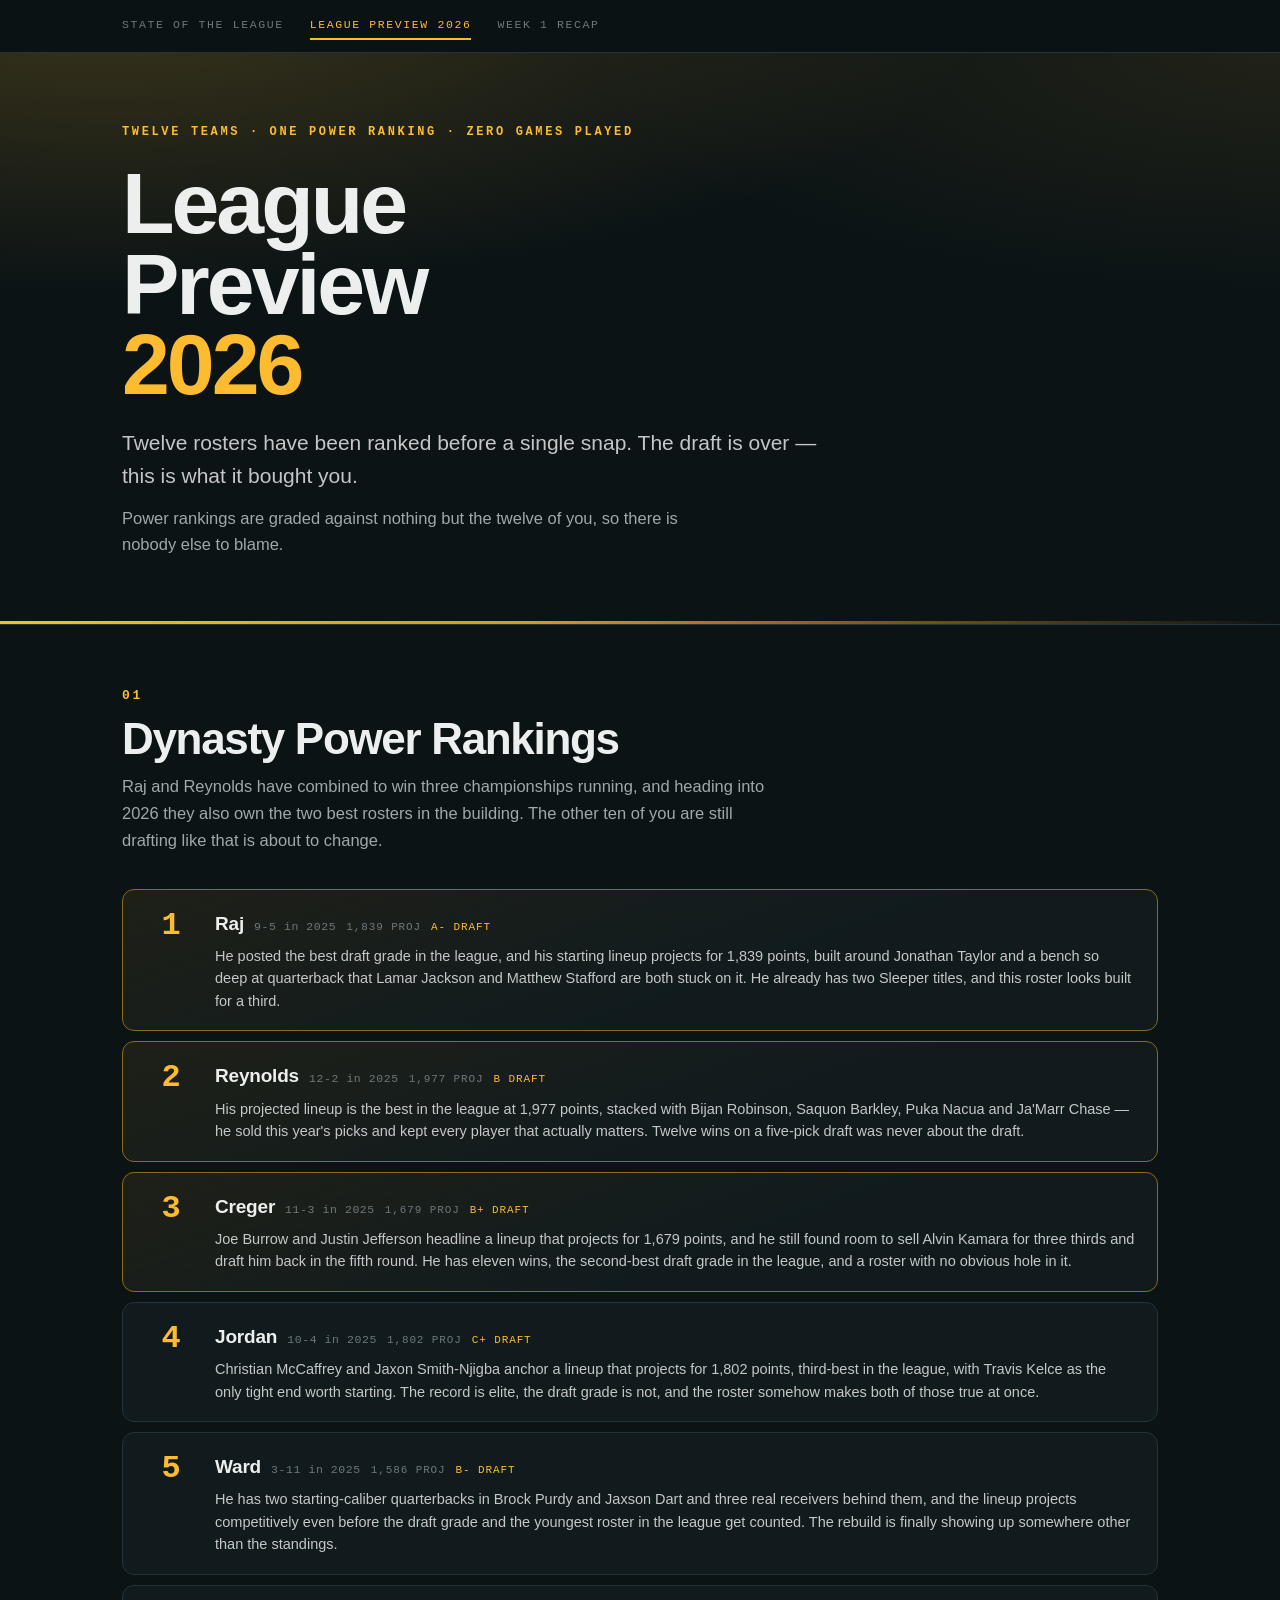
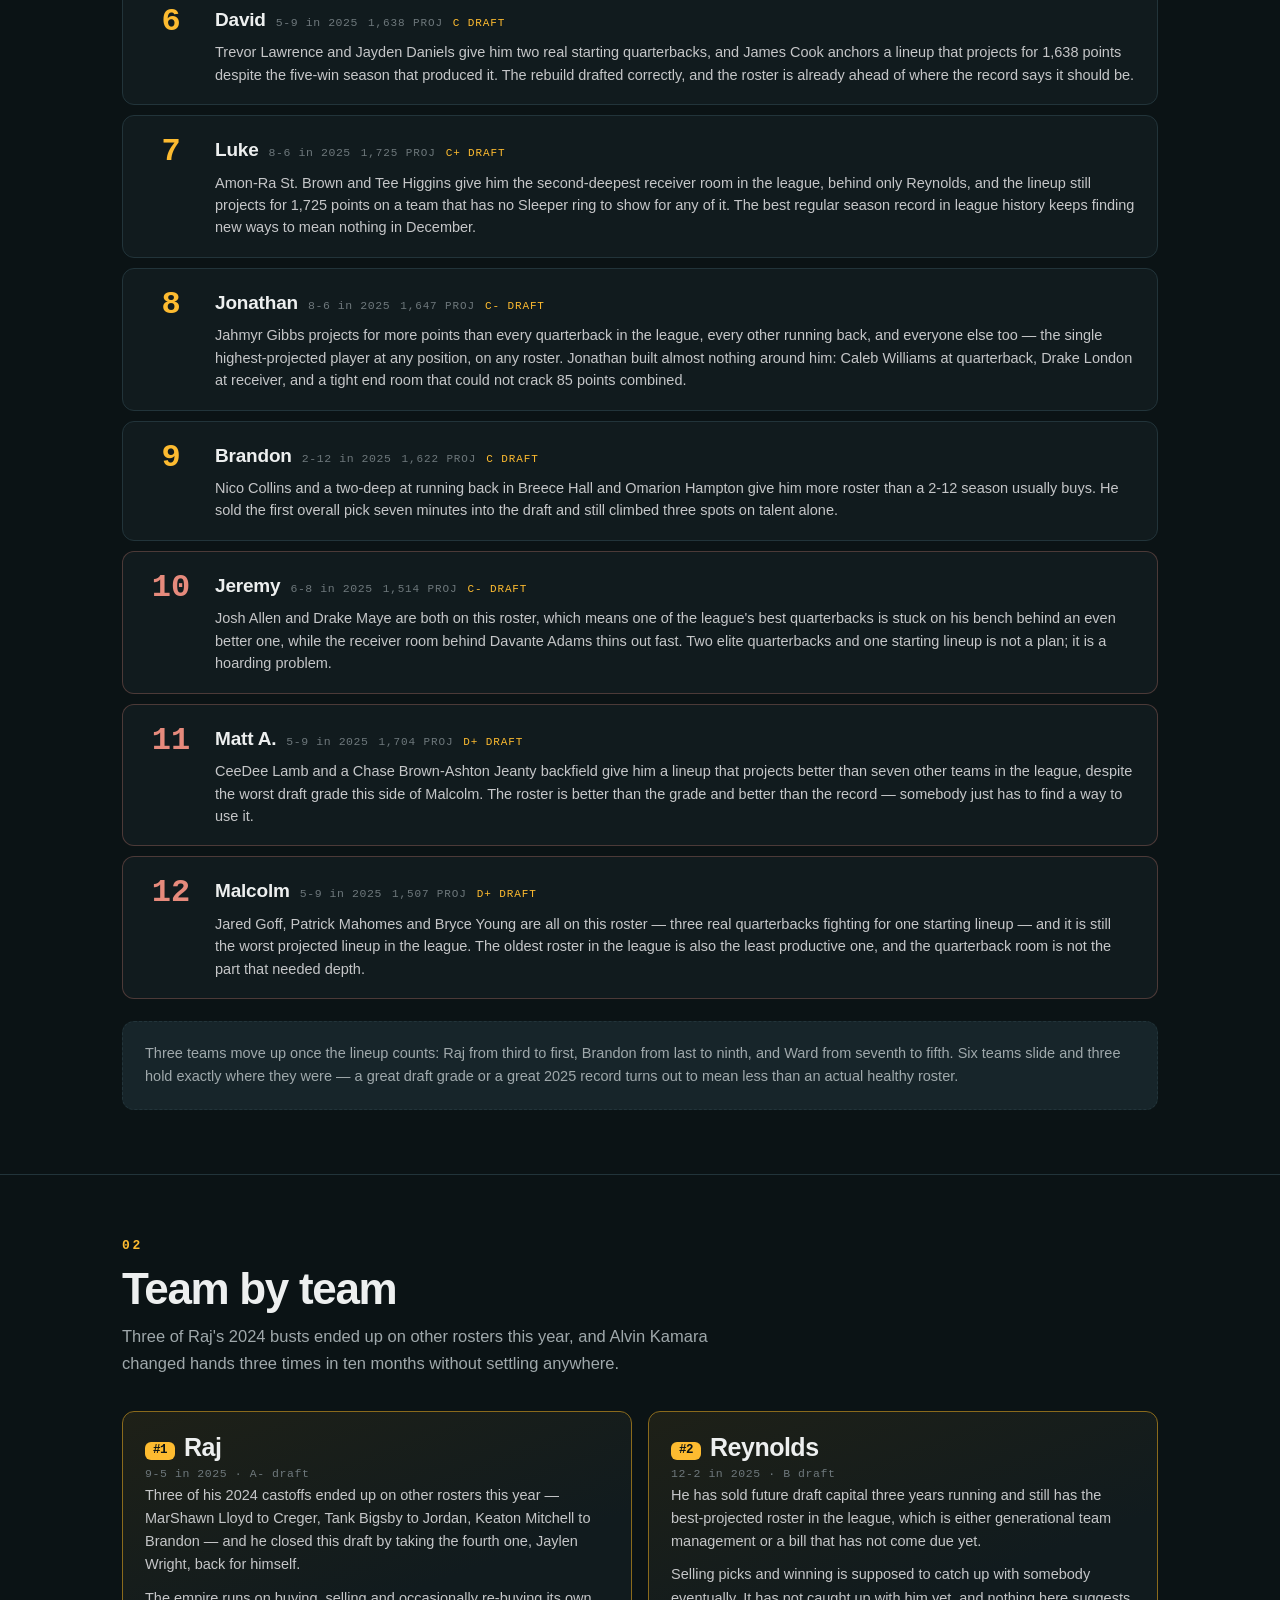
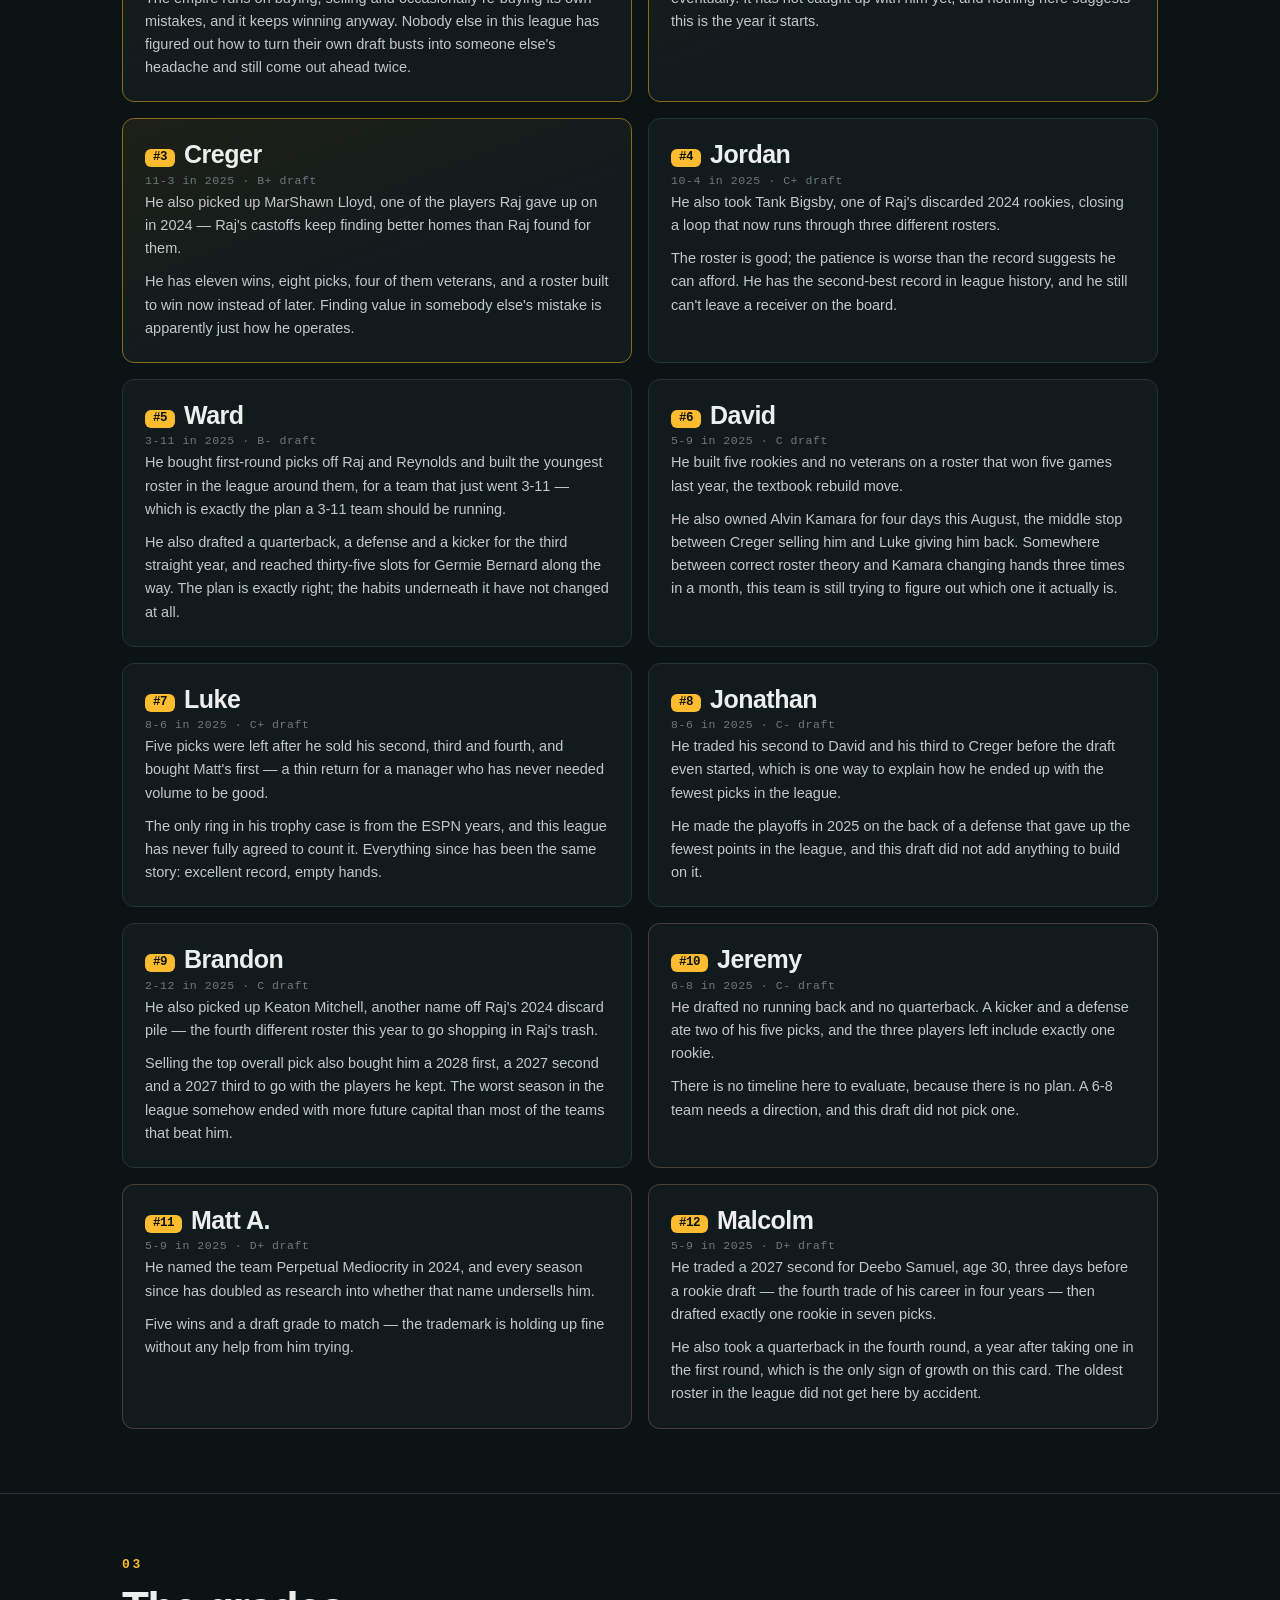
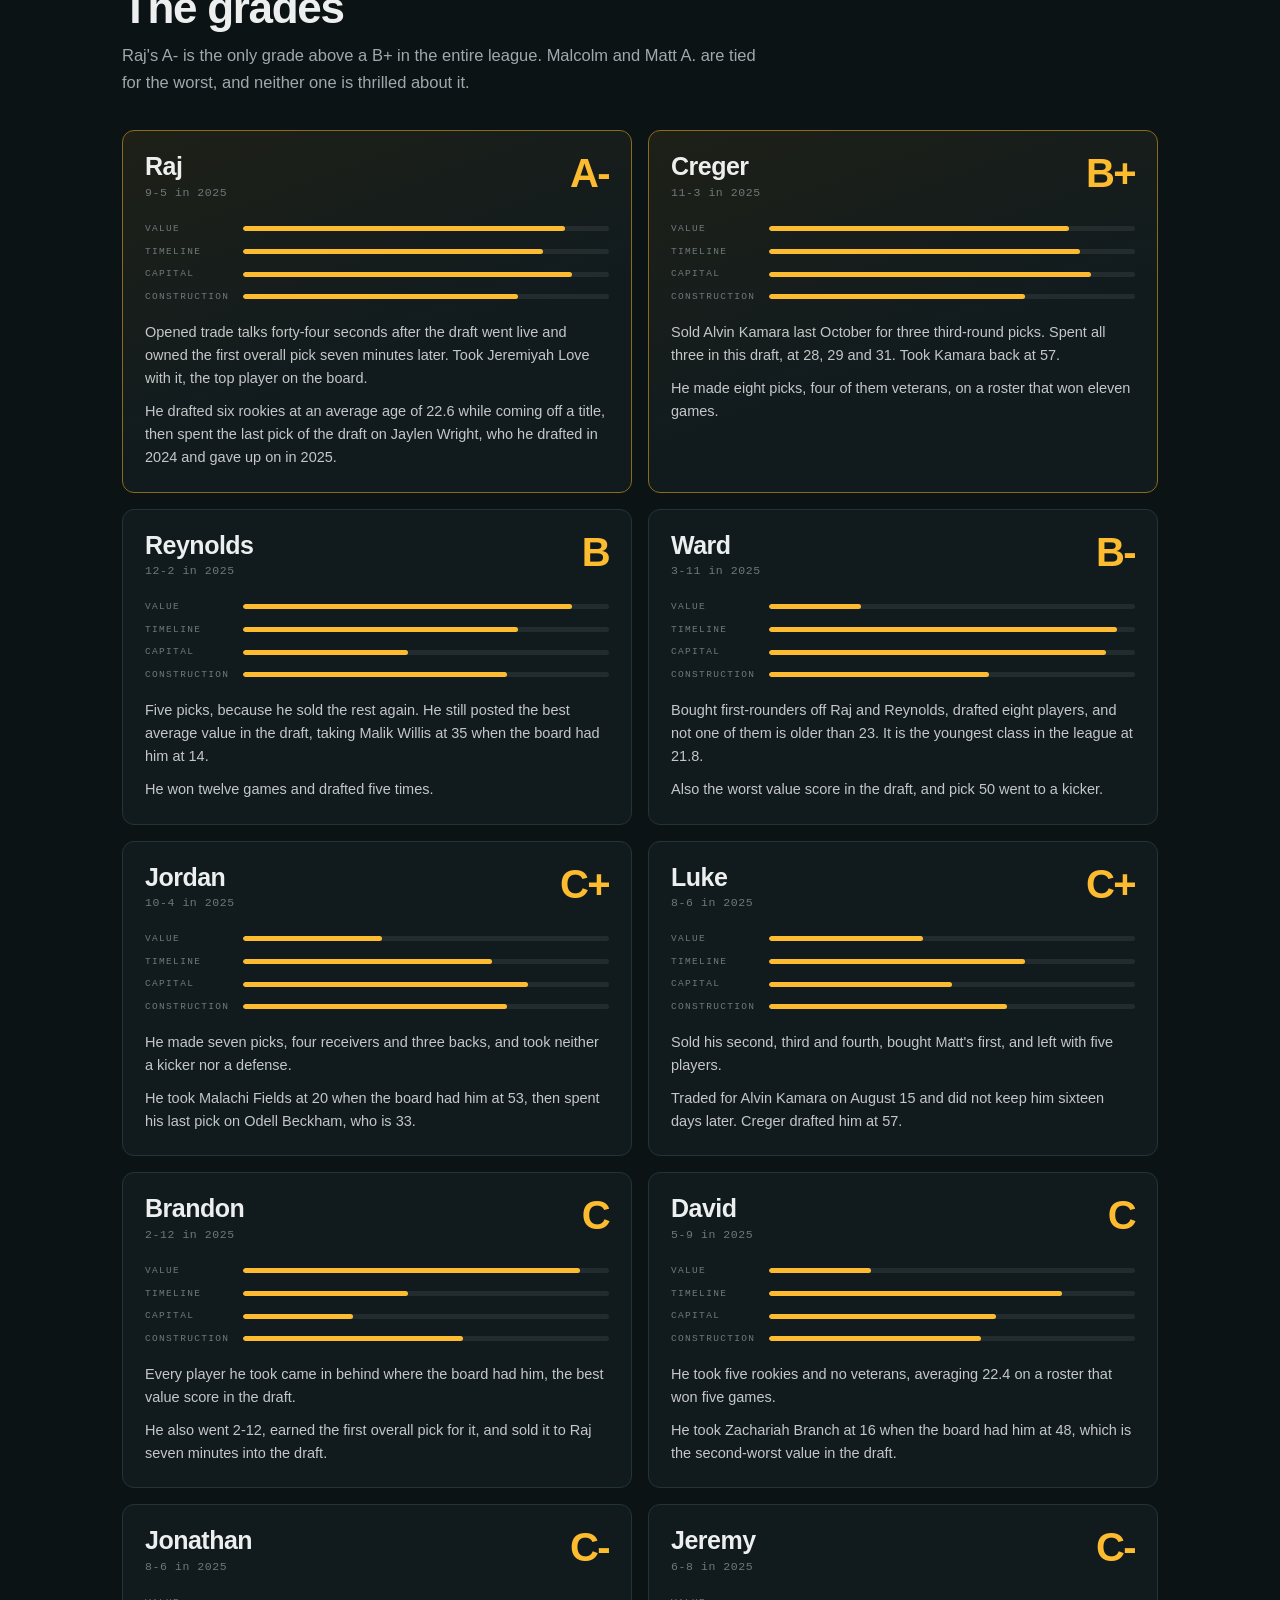
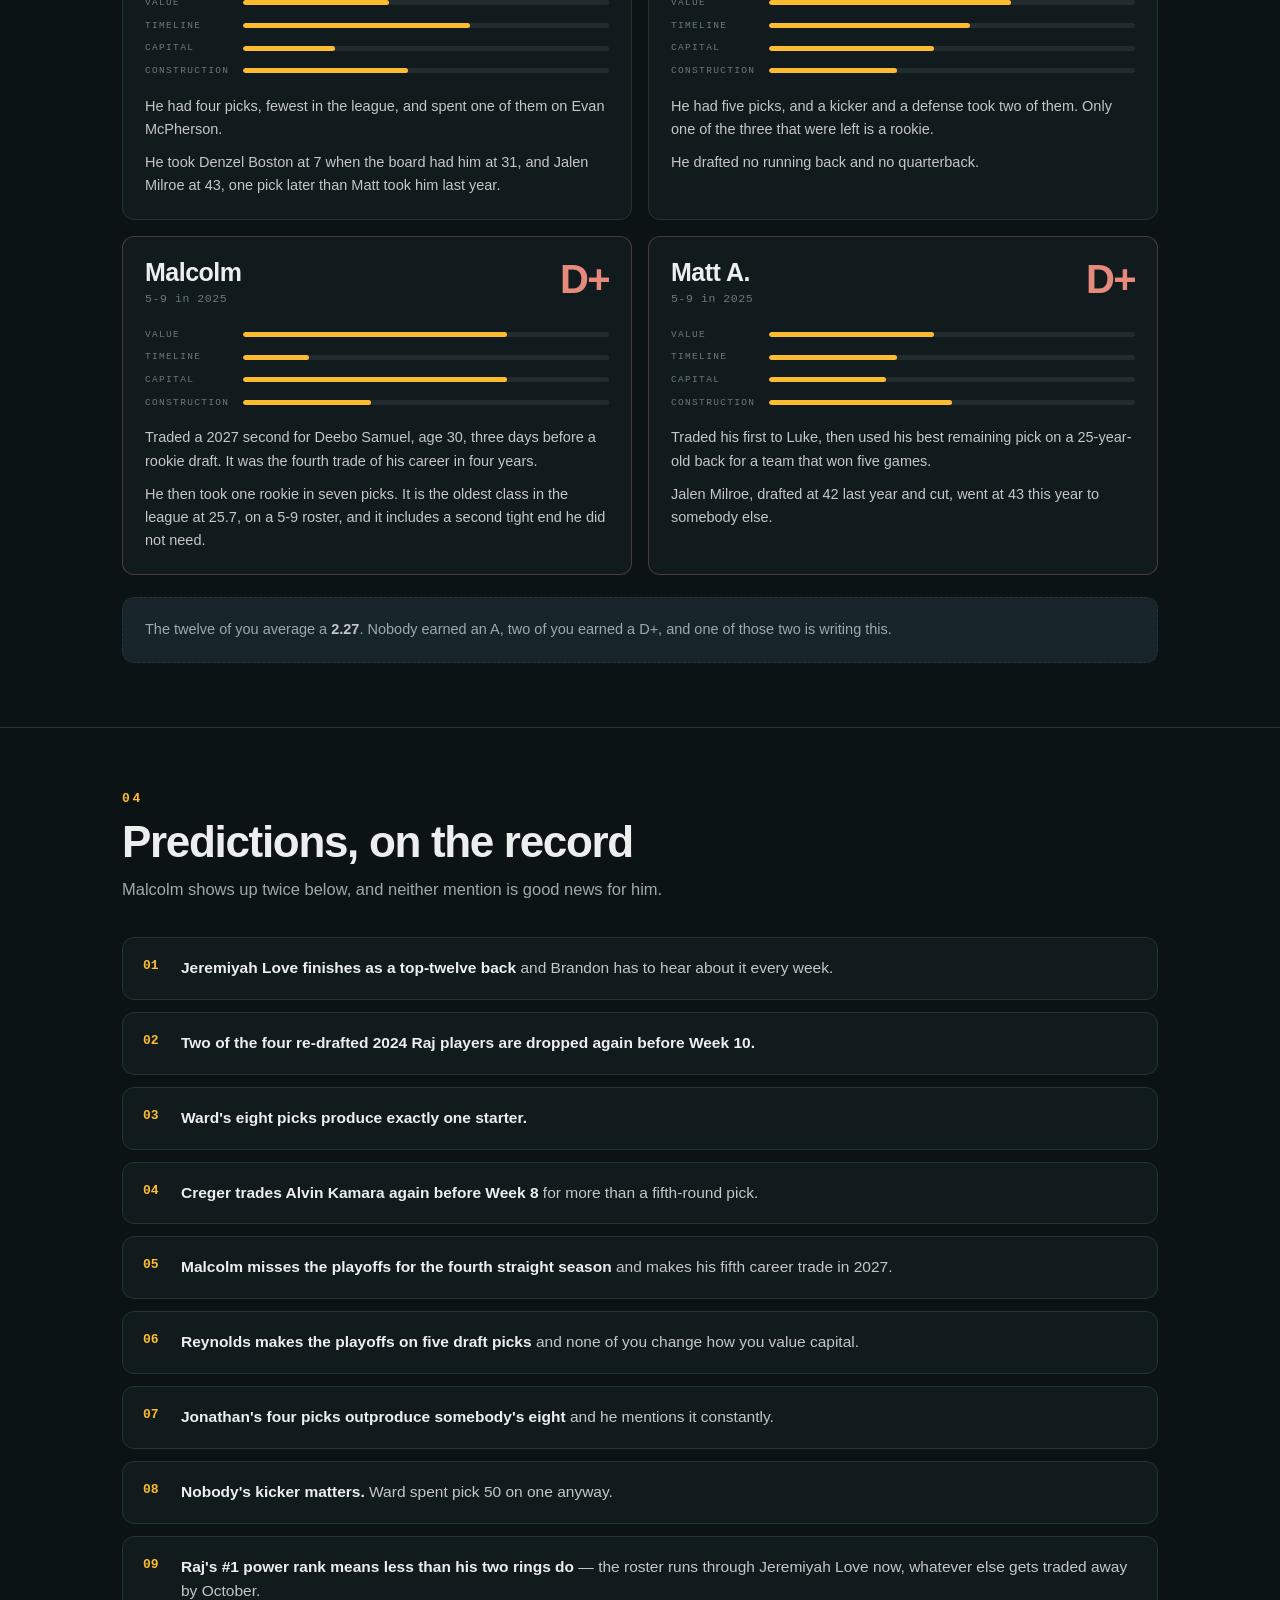
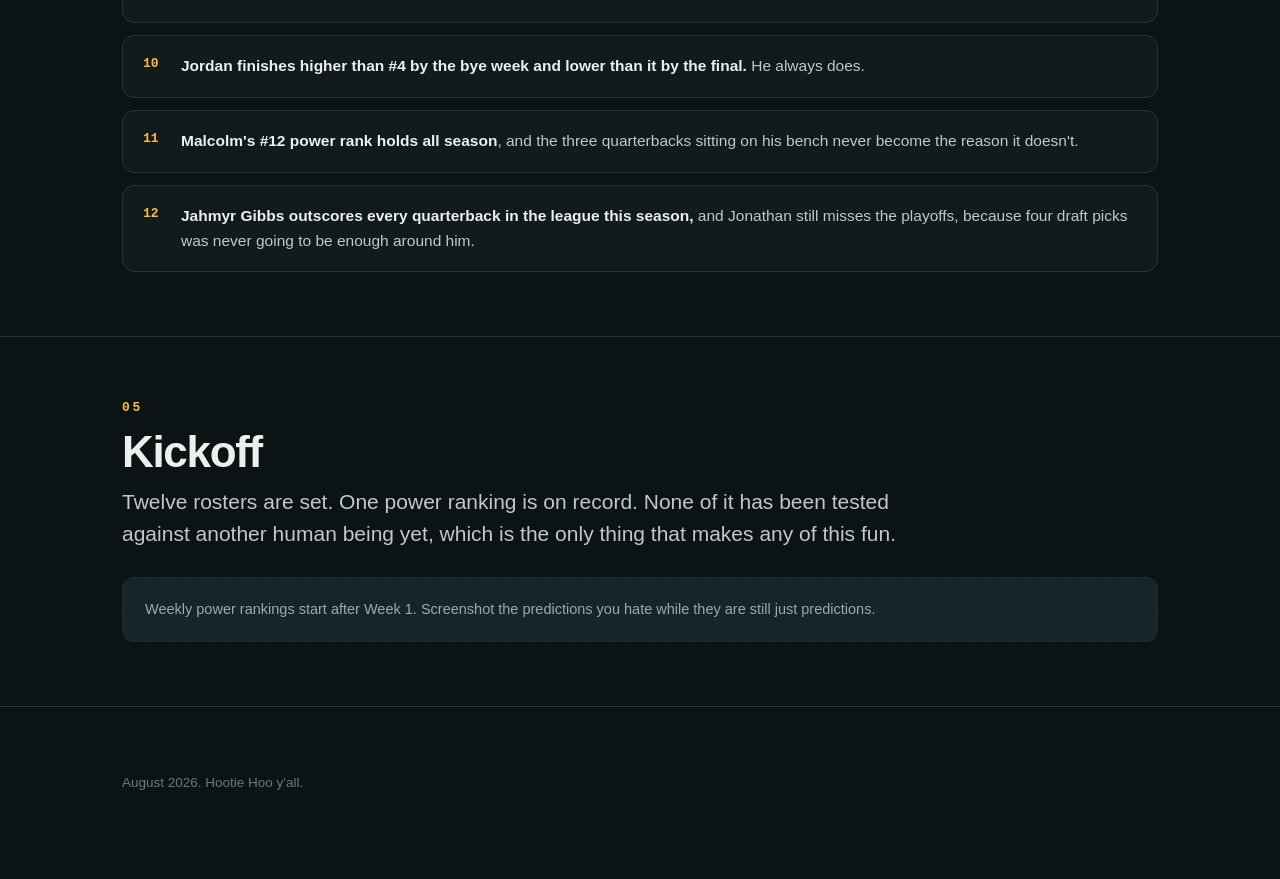
==== draft-2026.html @ fb45611e "Add Week 1 Recap page: Season Power Rankings, game-by-game, predictions check-in New week-1-recap.ht" ====
<!DOCTYPE html>
<html lang="en" data-palette="#FDBB30">
<head>
<meta charset="utf-8">
<meta name="viewport" content="width=device-width, initial-scale=1">
<title>League Preview 2026 - ranked before a single snap</title>
<style>
:root{
  --black:#0B1315; --surface:#111B1E; --raised:#17252A; --line:#22343A;
  --gold:#FDBB30; --gold-deep:#D9971C; --gold-dim:#8A6A1C;
  --ink:#EDEFEF; --muted:#9FA8AB; --dim:#6E787C; --grey:#C5C6C8;
  --pos:#7FD1A8; --neg:#E68A7C;
  --mono:ui-monospace,"SF Mono",SFMono-Regular,Menlo,Consolas,monospace;
  --sans:"Inter",-apple-system,BlinkMacSystemFont,"Segoe UI",Roboto,Helvetica,Arial,sans-serif;
}
*{box-sizing:border-box}
html{-webkit-text-size-adjust:100%}
body{
  margin:0;background:var(--black);color:var(--ink);
  font-family:var(--sans);font-size:17px;line-height:1.65;
  -webkit-font-smoothing:antialiased;
}
.wrap{max-width:1080px;margin:0 auto;padding:0 22px}
section{padding:64px 0;border-top:1px solid var(--line)}

/* ---------- nav ---------- */
.nav{border-bottom:1px solid var(--line);background:rgba(11,19,21,.9);backdrop-filter:blur(8px);
  position:sticky;top:0;z-index:20}
.nav .wrap{display:flex;gap:26px;align-items:center;height:52px}
.nav a{font-family:var(--mono);font-size:11.5px;letter-spacing:.14em;text-transform:uppercase;
  color:var(--dim);text-decoration:none;padding:4px 0;border-bottom:2px solid transparent}
.nav a:hover{color:var(--grey)}
.nav a.on{color:var(--gold);border-bottom-color:var(--gold)}

/* ---------- hero ---------- */
.hero{
  position:relative;overflow:hidden;padding:70px 0 58px;
  background:
    radial-gradient(120% 90% at 8% -10%, rgba(253,187,48,.20) 0%, rgba(253,187,48,0) 58%),
    radial-gradient(90% 70% at 100% 0%, rgba(253,187,48,.09) 0%, rgba(253,187,48,0) 60%),
    var(--black);
}
.hero::after{
  content:"";position:absolute;left:0;right:0;bottom:0;height:3px;
  background:linear-gradient(90deg,var(--gold) 0%,var(--gold-deep) 42%,rgba(253,187,48,0) 100%);
}
.eyebrow{
  font-family:var(--mono);font-size:12px;letter-spacing:.22em;text-transform:uppercase;
  color:var(--gold);margin:0 0 20px;font-weight:600;
}
h1{
  font-size:clamp(42px,8.6vw,86px);line-height:.94;letter-spacing:-.035em;
  margin:0 0 22px;font-weight:800;
}
h1 .g{color:var(--gold);display:block}
.dek{font-size:clamp(17px,2.3vw,21px);color:var(--grey);max-width:62ch;margin:0 0 8px;line-height:1.55}

/* ---------- headings ---------- */
h2{font-size:clamp(29px,4.6vw,44px);letter-spacing:-.03em;line-height:1.06;margin:0 0 10px;font-weight:800}
h2 .n{font-family:var(--mono);font-size:13px;color:var(--gold);display:block;
  letter-spacing:.2em;margin-bottom:14px;font-weight:600}
.sub{color:var(--muted);max-width:70ch;margin:0 0 34px;font-size:16.5px}
h3{font-size:21px;letter-spacing:-.015em;margin:0 0 8px;font-weight:700}

/* ---------- power rankings ---------- */
.pranks{display:grid;gap:10px}
.prank{background:var(--surface);border:1px solid var(--line);border-radius:12px;
  padding:18px 22px;display:flex;align-items:flex-start;gap:18px}
.prank.top{border-color:var(--gold-dim);background:linear-gradient(160deg,rgba(253,187,48,.08),var(--surface) 60%)}
.prank.bot{border-color:rgba(230,138,124,.28)}
.prank .pn{font-family:var(--mono);font-size:32px;font-weight:800;color:var(--gold);
  width:52px;flex:none;text-align:center;line-height:1.1}
.prank.bot .pn{color:var(--neg)}
.prank .pb{flex:1;min-width:0}
.prank .pname{font-size:19px;font-weight:800;letter-spacing:-.01em;display:flex;align-items:baseline;gap:10px;flex-wrap:wrap}
.prank .prec{font-family:var(--mono);font-size:11.5px;color:var(--dim);letter-spacing:.05em;font-weight:400}
.prank .pgrade{font-family:var(--mono);font-size:11px;color:var(--gold);letter-spacing:.08em;font-weight:400}
.prank .plu{font-family:var(--mono);font-size:11px;color:var(--dim);letter-spacing:.08em;font-weight:400}
.prank p{font-size:14.5px;color:var(--grey);margin:6px 0 0;line-height:1.55}

/* ---------- team + grade cards ---------- */
.teams,.grades{display:grid;grid-template-columns:repeat(2,1fr);gap:16px}
.gcard{background:var(--surface);border:1px solid var(--line);border-radius:12px;padding:22px}
.gcard.hi{border-color:var(--gold-dim);background:linear-gradient(160deg,rgba(253,187,48,.08),var(--surface) 60%)}
.gcard.lo{border-color:rgba(230,138,124,.28)}
.ghd{display:flex;justify-content:space-between;align-items:flex-start;gap:14px}
.gname{font-size:25px;font-weight:800;letter-spacing:-.02em;line-height:1.1}
.trank{display:inline-block;background:var(--gold);color:#0B1315;font-family:var(--mono);
  font-weight:800;font-size:12.5px;border-radius:6px;padding:2px 8px;margin-right:9px;vertical-align:3px}
.grec{font-family:var(--mono);font-size:11.5px;color:var(--dim);margin-top:3px;letter-spacing:.05em}
.gletter{font-size:40px;font-weight:800;letter-spacing:-.04em;color:var(--gold);line-height:1}
.gcard.lo .gletter{color:var(--neg)}
.axes{margin:18px 0 16px;display:grid;gap:7px}
.ax{display:flex;align-items:center;gap:10px}
.axl{font-family:var(--mono);font-size:9.5px;letter-spacing:.14em;text-transform:uppercase;
  color:var(--dim);width:88px;flex:none}
.axb{flex:1;height:5px;background:rgba(255,255,255,.07);border-radius:3px;overflow:hidden}
.axb i{display:block;height:100%;background:var(--gold);border-radius:3px}
.gcard p{font-size:14.5px;color:var(--grey);margin:0 0 10px;line-height:1.6}
.gcard p:last-child{margin-bottom:0}

/* ---------- predictions ---------- */
.preds{counter-reset:p;display:grid;gap:12px}
.pred{background:var(--surface);border:1px solid var(--line);border-radius:12px;
  padding:18px 20px 18px 58px;position:relative;font-size:15.5px;color:var(--grey);line-height:1.6}
.pred::before{counter-increment:p;content:counter(p,decimal-leading-zero);
  position:absolute;left:20px;top:18px;font-family:var(--mono);font-size:13px;color:var(--gold);font-weight:700}
.pred b{color:var(--ink)}

.note{background:var(--raised);border:1px dashed var(--line);border-radius:12px;
  padding:20px 22px;font-size:14.5px;color:var(--muted);line-height:1.6}
.note b{color:var(--grey)}
footer{padding:52px 0 70px;border-top:1px solid var(--line);color:var(--dim);font-size:13.5px;line-height:1.7}
footer a{color:var(--muted)}

@media(max-width:860px){
  .teams,.grades{grid-template-columns:1fr}
  .prank{flex-wrap:wrap}
  body{font-size:16px}
  section{padding:50px 0}
  .nav .wrap{gap:18px}
}
</style>
</head>
<body>
<nav class="nav"><div class="wrap">
  <a href="index.html">State of the League</a>
  <a href="draft-2026.html" class="on">League Preview 2026</a>
  <a href="week-1-recap.html">Week 1 Recap</a>
</div></nav>

<!-- ============ HERO ============ -->
<div class="hero">
  <div class="wrap">
    <p class="eyebrow">twelve teams · one power ranking · zero games played</p>
    <h1>League<br>Preview<span class="g">2026</span></h1>
    <p class="dek">Twelve rosters have been ranked before a single snap. The draft is over — this is what it bought you.</p>
    <p class="dek" style="font-size:16.5px;color:var(--muted);margin-top:14px;max-width:64ch">
      Power rankings are graded against nothing but the twelve of you, so there is nobody else to blame.</p>
  </div>
</div>

<!-- ============ POWER RANKINGS ============ -->
<section><div class="wrap">
  <h2><span class="n">01</span>Dynasty Power Rankings</h2>
  <p class="sub">Raj and Reynolds have combined to win three championships running, and heading into
    2026 they also own the two best rosters in the building. The other ten of you are still drafting
    like that is about to change.</p>
  <div class="pranks">
    <div class="prank top">
      <div class="pn">1</div>
      <div class="pb">
        <div class="pname">Raj <span class="prec">9-5 in 2025</span> <span class="plu">1,839 PROJ</span> <span class="pgrade">A- DRAFT</span></div>
        <p>He posted the best draft grade in the league, and his starting lineup projects for 1,839
          points, built around Jonathan Taylor and a bench so deep at quarterback that Lamar Jackson and
          Matthew Stafford are both stuck on it. He already has two Sleeper titles, and this roster
          looks built for a third.</p>
      </div>
    </div>
    <div class="prank top">
      <div class="pn">2</div>
      <div class="pb">
        <div class="pname">Reynolds <span class="prec">12-2 in 2025</span> <span class="plu">1,977 PROJ</span> <span class="pgrade">B DRAFT</span></div>
        <p>His projected lineup is the best in the league at 1,977 points, stacked with Bijan Robinson,
          Saquon Barkley, Puka Nacua and Ja'Marr Chase — he sold this year's picks and kept every player
          that actually matters. Twelve wins on a five-pick draft was never about the draft.</p>
      </div>
    </div>
    <div class="prank top">
      <div class="pn">3</div>
      <div class="pb">
        <div class="pname">Creger <span class="prec">11-3 in 2025</span> <span class="plu">1,679 PROJ</span> <span class="pgrade">B+ DRAFT</span></div>
        <p>Joe Burrow and Justin Jefferson headline a lineup that projects for 1,679 points, and he
          still found room to sell Alvin Kamara for three thirds and draft him back in the fifth round.
          He has eleven wins, the second-best draft grade in the league, and a roster with no obvious
          hole in it.</p>
      </div>
    </div>
    <div class="prank">
      <div class="pn">4</div>
      <div class="pb">
        <div class="pname">Jordan <span class="prec">10-4 in 2025</span> <span class="plu">1,802 PROJ</span> <span class="pgrade">C+ DRAFT</span></div>
        <p>Christian McCaffrey and Jaxon Smith-Njigba anchor a lineup that projects for 1,802 points,
          third-best in the league, with Travis Kelce as the only tight end worth starting. The record
          is elite, the draft grade is not, and the roster somehow makes both of those true at once.</p>
      </div>
    </div>
    <div class="prank">
      <div class="pn">5</div>
      <div class="pb">
        <div class="pname">Ward <span class="prec">3-11 in 2025</span> <span class="plu">1,586 PROJ</span> <span class="pgrade">B- DRAFT</span></div>
        <p>He has two starting-caliber quarterbacks in Brock Purdy and Jaxson Dart and three real
          receivers behind them, and the lineup projects competitively even before the draft grade and
          the youngest roster in the league get counted. The rebuild is finally showing up somewhere
          other than the standings.</p>
      </div>
    </div>
    <div class="prank">
      <div class="pn">6</div>
      <div class="pb">
        <div class="pname">David <span class="prec">5-9 in 2025</span> <span class="plu">1,638 PROJ</span> <span class="pgrade">C DRAFT</span></div>
        <p>Trevor Lawrence and Jayden Daniels give him two real starting quarterbacks, and James Cook
          anchors a lineup that projects for 1,638 points despite the five-win season that produced it.
          The rebuild drafted correctly, and the roster is already ahead of where the record says it
          should be.</p>
      </div>
    </div>
    <div class="prank">
      <div class="pn">7</div>
      <div class="pb">
        <div class="pname">Luke <span class="prec">8-6 in 2025</span> <span class="plu">1,725 PROJ</span> <span class="pgrade">C+ DRAFT</span></div>
        <p>Amon-Ra St. Brown and Tee Higgins give him the second-deepest receiver room in the league,
          behind only Reynolds, and the lineup still projects for 1,725 points on a team that has no
          Sleeper ring to show for any of it. The best regular season record in league history keeps
          finding new ways to mean nothing in December.</p>
      </div>
    </div>
    <div class="prank">
      <div class="pn">8</div>
      <div class="pb">
        <div class="pname">Jonathan <span class="prec">8-6 in 2025</span> <span class="plu">1,647 PROJ</span> <span class="pgrade">C- DRAFT</span></div>
        <p>Jahmyr Gibbs projects for more points than every quarterback in the league, every other
          running back, and everyone else too — the single highest-projected player at any position, on
          any roster. Jonathan built almost nothing around him: Caleb Williams at quarterback, Drake
          London at receiver, and a tight end room that could not crack 85 points combined.</p>
      </div>
    </div>
    <div class="prank">
      <div class="pn">9</div>
      <div class="pb">
        <div class="pname">Brandon <span class="prec">2-12 in 2025</span> <span class="plu">1,622 PROJ</span> <span class="pgrade">C DRAFT</span></div>
        <p>Nico Collins and a two-deep at running back in Breece Hall and Omarion Hampton give him more
          roster than a 2-12 season usually buys. He sold the first overall pick seven minutes into the
          draft and still climbed three spots on talent alone.</p>
      </div>
    </div>
    <div class="prank bot">
      <div class="pn">10</div>
      <div class="pb">
        <div class="pname">Jeremy <span class="prec">6-8 in 2025</span> <span class="plu">1,514 PROJ</span> <span class="pgrade">C- DRAFT</span></div>
        <p>Josh Allen and Drake Maye are both on this roster, which means one of the league's best
          quarterbacks is stuck on his bench behind an even better one, while the receiver room behind
          Davante Adams thins out fast. Two elite quarterbacks and one starting lineup is not a plan; it
          is a hoarding problem.</p>
      </div>
    </div>
    <div class="prank bot">
      <div class="pn">11</div>
      <div class="pb">
        <div class="pname">Matt A. <span class="prec">5-9 in 2025</span> <span class="plu">1,704 PROJ</span> <span class="pgrade">D+ DRAFT</span></div>
        <p>CeeDee Lamb and a Chase Brown-Ashton Jeanty backfield give him a lineup that projects better
          than seven other teams in the league, despite the worst draft grade this side of Malcolm. The
          roster is better than the grade and better than the record — somebody just has to find a way
          to use it.</p>
      </div>
    </div>
    <div class="prank bot">
      <div class="pn">12</div>
      <div class="pb">
        <div class="pname">Malcolm <span class="prec">5-9 in 2025</span> <span class="plu">1,507 PROJ</span> <span class="pgrade">D+ DRAFT</span></div>
        <p>Jared Goff, Patrick Mahomes and Bryce Young are all on this roster — three real quarterbacks
          fighting for one starting lineup — and it is still the worst projected lineup in the league.
          The oldest roster in the league is also the least productive one, and the quarterback room is
          not the part that needed depth.</p>
      </div>
    </div>
  </div>
  <div class="note" style="margin-top:22px">
    Three teams move up once the lineup counts: Raj from third to first, Brandon from last to ninth,
    and Ward from seventh to fifth. Six teams slide and three hold exactly where they were — a great
    draft grade or a great 2025 record turns out to mean less than an actual healthy roster.
  </div>
</div></section>

<!-- ============ TEAM BY TEAM ============ -->
<section><div class="wrap">
  <h2><span class="n">02</span>Team by team</h2>
  <p class="sub">Three of Raj's 2024 busts ended up on other rosters this year, and Alvin Kamara
    changed hands three times in ten months without settling anywhere.</p>
  <div class="teams">
<div class="gcard hi">
<div class="ghd"><div><div class="gname"><span class="trank">#1</span>Raj</div><div class="grec">9-5 in 2025 · A- draft</div></div></div>
<p>Three of his 2024 castoffs ended up on other rosters this year — MarShawn Lloyd to Creger, Tank Bigsby to Jordan, Keaton Mitchell to Brandon — and he closed this draft by taking the fourth one, Jaylen Wright, back for himself.</p>
<p>The empire runs on buying, selling and occasionally re-buying its own mistakes, and it keeps winning anyway. Nobody else in this league has figured out how to turn their own draft busts into someone else's headache and still come out ahead twice.</p>
</div>
<div class="gcard hi">
<div class="ghd"><div><div class="gname"><span class="trank">#2</span>Reynolds</div><div class="grec">12-2 in 2025 · B draft</div></div></div>
<p>He has sold future draft capital three years running and still has the best-projected roster in the league, which is either generational team management or a bill that has not come due yet.</p>
<p>Selling picks and winning is supposed to catch up with somebody eventually. It has not caught up with him yet, and nothing here suggests this is the year it starts.</p>
</div>
<div class="gcard hi">
<div class="ghd"><div><div class="gname"><span class="trank">#3</span>Creger</div><div class="grec">11-3 in 2025 · B+ draft</div></div></div>
<p>He also picked up MarShawn Lloyd, one of the players Raj gave up on in 2024 — Raj's castoffs keep finding better homes than Raj found for them.</p>
<p>He has eleven wins, eight picks, four of them veterans, and a roster built to win now instead of later. Finding value in somebody else's mistake is apparently just how he operates.</p>
</div>
<div class="gcard ">
<div class="ghd"><div><div class="gname"><span class="trank">#4</span>Jordan</div><div class="grec">10-4 in 2025 · C+ draft</div></div></div>
<p>He also took Tank Bigsby, one of Raj's discarded 2024 rookies, closing a loop that now runs through three different rosters.</p>
<p>The roster is good; the patience is worse than the record suggests he can afford. He has the second-best record in league history, and he still can't leave a receiver on the board.</p>
</div>
<div class="gcard ">
<div class="ghd"><div><div class="gname"><span class="trank">#5</span>Ward</div><div class="grec">3-11 in 2025 · B- draft</div></div></div>
<p>He bought first-round picks off Raj and Reynolds and built the youngest roster in the league around them, for a team that just went 3-11 — which is exactly the plan a 3-11 team should be running.</p>
<p>He also drafted a quarterback, a defense and a kicker for the third straight year, and reached thirty-five slots for Germie Bernard along the way. The plan is exactly right; the habits underneath it have not changed at all.</p>
</div>
<div class="gcard ">
<div class="ghd"><div><div class="gname"><span class="trank">#6</span>David</div><div class="grec">5-9 in 2025 · C draft</div></div></div>
<p>He built five rookies and no veterans on a roster that won five games last year, the textbook rebuild move.</p>
<p>He also owned Alvin Kamara for four days this August, the middle stop between Creger selling him and Luke giving him back. Somewhere between correct roster theory and Kamara changing hands three times in a month, this team is still trying to figure out which one it actually is.</p>
</div>
<div class="gcard ">
<div class="ghd"><div><div class="gname"><span class="trank">#7</span>Luke</div><div class="grec">8-6 in 2025 · C+ draft</div></div></div>
<p>Five picks were left after he sold his second, third and fourth, and bought Matt's first — a thin return for a manager who has never needed volume to be good.</p>
<p>The only ring in his trophy case is from the ESPN years, and this league has never fully agreed to count it. Everything since has been the same story: excellent record, empty hands.</p>
</div>
<div class="gcard ">
<div class="ghd"><div><div class="gname"><span class="trank">#8</span>Jonathan</div><div class="grec">8-6 in 2025 · C- draft</div></div></div>
<p>He traded his second to David and his third to Creger before the draft even started, which is one way to explain how he ended up with the fewest picks in the league.</p>
<p>He made the playoffs in 2025 on the back of a defense that gave up the fewest points in the league, and this draft did not add anything to build on it.</p>
</div>
<div class="gcard ">
<div class="ghd"><div><div class="gname"><span class="trank">#9</span>Brandon</div><div class="grec">2-12 in 2025 · C draft</div></div></div>
<p>He also picked up Keaton Mitchell, another name off Raj's 2024 discard pile — the fourth different roster this year to go shopping in Raj's trash.</p>
<p>Selling the top overall pick also bought him a 2028 first, a 2027 second and a 2027 third to go with the players he kept. The worst season in the league somehow ended with more future capital than most of the teams that beat him.</p>
</div>
<div class="gcard lo">
<div class="ghd"><div><div class="gname"><span class="trank">#10</span>Jeremy</div><div class="grec">6-8 in 2025 · C- draft</div></div></div>
<p>He drafted no running back and no quarterback. A kicker and a defense ate two of his five picks, and the three players left include exactly one rookie.</p>
<p>There is no timeline here to evaluate, because there is no plan. A 6-8 team needs a direction, and this draft did not pick one.</p>
</div>
<div class="gcard lo">
<div class="ghd"><div><div class="gname"><span class="trank">#11</span>Matt A.</div><div class="grec">5-9 in 2025 · D+ draft</div></div></div>
<p>He named the team Perpetual Mediocrity in 2024, and every season since has doubled as research into whether that name undersells him.</p>
<p>Five wins and a draft grade to match — the trademark is holding up fine without any help from him trying.</p>
</div>
<div class="gcard lo">
<div class="ghd"><div><div class="gname"><span class="trank">#12</span>Malcolm</div><div class="grec">5-9 in 2025 · D+ draft</div></div></div>
<p>He traded a 2027 second for Deebo Samuel, age 30, three days before a rookie draft — the fourth trade of his career in four years — then drafted exactly one rookie in seven picks.</p>
<p>He also took a quarterback in the fourth round, a year after taking one in the first round, which is the only sign of growth on this card. The oldest roster in the league did not get here by accident.</p>
</div>
  </div>
</div></section>

<!-- ============ GRADES ============ -->
<section><div class="wrap">
  <h2><span class="n">03</span>The grades</h2>
  <p class="sub">Raj's A- is the only grade above a B+ in the entire league. Malcolm and Matt A. are
    tied for the worst, and neither one is thrilled about it.</p>
  <div class="grades">
<div class="gcard hi">
<div class="ghd"><div><div class="gname">Raj</div><div class="grec">9-5 in 2025</div></div><div class="gletter">A-</div></div>
<div class="axes">
<div class="ax"><span class="axl">Value</span><span class="axb"><i style="width:88%"></i></span></div>
<div class="ax"><span class="axl">Timeline</span><span class="axb"><i style="width:82%"></i></span></div>
<div class="ax"><span class="axl">Capital</span><span class="axb"><i style="width:90%"></i></span></div>
<div class="ax"><span class="axl">Construction</span><span class="axb"><i style="width:75%"></i></span></div>
</div>
<p>Opened trade talks forty-four seconds after the draft went live and owned the first overall pick seven minutes later. Took Jeremiyah Love with it, the top player on the board.</p>
<p>He drafted six rookies at an average age of 22.6 while coming off a title, then spent the last pick of the draft on Jaylen Wright, who he drafted in 2024 and gave up on in 2025.</p>
</div>
<div class="gcard hi">
<div class="ghd"><div><div class="gname">Creger</div><div class="grec">11-3 in 2025</div></div><div class="gletter">B+</div></div>
<div class="axes">
<div class="ax"><span class="axl">Value</span><span class="axb"><i style="width:82%"></i></span></div>
<div class="ax"><span class="axl">Timeline</span><span class="axb"><i style="width:85%"></i></span></div>
<div class="ax"><span class="axl">Capital</span><span class="axb"><i style="width:88%"></i></span></div>
<div class="ax"><span class="axl">Construction</span><span class="axb"><i style="width:70%"></i></span></div>
</div>
<p>Sold Alvin Kamara last October for three third-round picks. Spent all three in this draft, at 28, 29 and 31. Took Kamara back at 57.</p>
<p>He made eight picks, four of them veterans, on a roster that won eleven games.</p>
</div>
<div class="gcard ">
<div class="ghd"><div><div class="gname">Reynolds</div><div class="grec">12-2 in 2025</div></div><div class="gletter">B</div></div>
<div class="axes">
<div class="ax"><span class="axl">Value</span><span class="axb"><i style="width:90%"></i></span></div>
<div class="ax"><span class="axl">Timeline</span><span class="axb"><i style="width:75%"></i></span></div>
<div class="ax"><span class="axl">Capital</span><span class="axb"><i style="width:45%"></i></span></div>
<div class="ax"><span class="axl">Construction</span><span class="axb"><i style="width:72%"></i></span></div>
</div>
<p>Five picks, because he sold the rest again. He still posted the best average value in the draft, taking Malik Willis at 35 when the board had him at 14.</p>
<p>He won twelve games and drafted five times.</p>
</div>
<div class="gcard ">
<div class="ghd"><div><div class="gname">Ward</div><div class="grec">3-11 in 2025</div></div><div class="gletter">B-</div></div>
<div class="axes">
<div class="ax"><span class="axl">Value</span><span class="axb"><i style="width:25%"></i></span></div>
<div class="ax"><span class="axl">Timeline</span><span class="axb"><i style="width:95%"></i></span></div>
<div class="ax"><span class="axl">Capital</span><span class="axb"><i style="width:92%"></i></span></div>
<div class="ax"><span class="axl">Construction</span><span class="axb"><i style="width:60%"></i></span></div>
</div>
<p>Bought first-rounders off Raj and Reynolds, drafted eight players, and not one of them is older than 23. It is the youngest class in the league at 21.8.</p>
<p>Also the worst value score in the draft, and pick 50 went to a kicker.</p>
</div>
<div class="gcard ">
<div class="ghd"><div><div class="gname">Jordan</div><div class="grec">10-4 in 2025</div></div><div class="gletter">C+</div></div>
<div class="axes">
<div class="ax"><span class="axl">Value</span><span class="axb"><i style="width:38%"></i></span></div>
<div class="ax"><span class="axl">Timeline</span><span class="axb"><i style="width:68%"></i></span></div>
<div class="ax"><span class="axl">Capital</span><span class="axb"><i style="width:78%"></i></span></div>
<div class="ax"><span class="axl">Construction</span><span class="axb"><i style="width:72%"></i></span></div>
</div>
<p>He made seven picks, four receivers and three backs, and took neither a kicker nor a defense.</p>
<p>He took Malachi Fields at 20 when the board had him at 53, then spent his last pick on Odell Beckham, who is 33.</p>
</div>
<div class="gcard ">
<div class="ghd"><div><div class="gname">Luke</div><div class="grec">8-6 in 2025</div></div><div class="gletter">C+</div></div>
<div class="axes">
<div class="ax"><span class="axl">Value</span><span class="axb"><i style="width:42%"></i></span></div>
<div class="ax"><span class="axl">Timeline</span><span class="axb"><i style="width:70%"></i></span></div>
<div class="ax"><span class="axl">Capital</span><span class="axb"><i style="width:50%"></i></span></div>
<div class="ax"><span class="axl">Construction</span><span class="axb"><i style="width:65%"></i></span></div>
</div>
<p>Sold his second, third and fourth, bought Matt&#x27;s first, and left with five players.</p>
<p>Traded for Alvin Kamara on August 15 and did not keep him sixteen days later. Creger drafted him at 57.</p>
</div>
<div class="gcard ">
<div class="ghd"><div><div class="gname">Brandon</div><div class="grec">2-12 in 2025</div></div><div class="gletter">C</div></div>
<div class="axes">
<div class="ax"><span class="axl">Value</span><span class="axb"><i style="width:92%"></i></span></div>
<div class="ax"><span class="axl">Timeline</span><span class="axb"><i style="width:45%"></i></span></div>
<div class="ax"><span class="axl">Capital</span><span class="axb"><i style="width:30%"></i></span></div>
<div class="ax"><span class="axl">Construction</span><span class="axb"><i style="width:60%"></i></span></div>
</div>
<p>Every player he took came in behind where the board had him, the best value score in the draft.</p>
<p>He also went 2-12, earned the first overall pick for it, and sold it to Raj seven minutes into the draft.</p>
</div>
<div class="gcard ">
<div class="ghd"><div><div class="gname">David</div><div class="grec">5-9 in 2025</div></div><div class="gletter">C</div></div>
<div class="axes">
<div class="ax"><span class="axl">Value</span><span class="axb"><i style="width:28%"></i></span></div>
<div class="ax"><span class="axl">Timeline</span><span class="axb"><i style="width:80%"></i></span></div>
<div class="ax"><span class="axl">Capital</span><span class="axb"><i style="width:62%"></i></span></div>
<div class="ax"><span class="axl">Construction</span><span class="axb"><i style="width:58%"></i></span></div>
</div>
<p>He took five rookies and no veterans, averaging 22.4 on a roster that won five games.</p>
<p>He took Zachariah Branch at 16 when the board had him at 48, which is the second-worst value in the draft.</p>
</div>
<div class="gcard ">
<div class="ghd"><div><div class="gname">Jonathan</div><div class="grec">8-6 in 2025</div></div><div class="gletter">C-</div></div>
<div class="axes">
<div class="ax"><span class="axl">Value</span><span class="axb"><i style="width:40%"></i></span></div>
<div class="ax"><span class="axl">Timeline</span><span class="axb"><i style="width:62%"></i></span></div>
<div class="ax"><span class="axl">Capital</span><span class="axb"><i style="width:25%"></i></span></div>
<div class="ax"><span class="axl">Construction</span><span class="axb"><i style="width:45%"></i></span></div>
</div>
<p>He had four picks, fewest in the league, and spent one of them on Evan McPherson.</p>
<p>He took Denzel Boston at 7 when the board had him at 31, and Jalen Milroe at 43, one pick later than Matt took him last year.</p>
</div>
<div class="gcard ">
<div class="ghd"><div><div class="gname">Jeremy</div><div class="grec">6-8 in 2025</div></div><div class="gletter">C-</div></div>
<div class="axes">
<div class="ax"><span class="axl">Value</span><span class="axb"><i style="width:66%"></i></span></div>
<div class="ax"><span class="axl">Timeline</span><span class="axb"><i style="width:55%"></i></span></div>
<div class="ax"><span class="axl">Capital</span><span class="axb"><i style="width:45%"></i></span></div>
<div class="ax"><span class="axl">Construction</span><span class="axb"><i style="width:35%"></i></span></div>
</div>
<p>He had five picks, and a kicker and a defense took two of them. Only one of the three that were left is a rookie.</p>
<p>He drafted no running back and no quarterback.</p>
</div>
<div class="gcard lo">
<div class="ghd"><div><div class="gname">Malcolm</div><div class="grec">5-9 in 2025</div></div><div class="gletter">D+</div></div>
<div class="axes">
<div class="ax"><span class="axl">Value</span><span class="axb"><i style="width:72%"></i></span></div>
<div class="ax"><span class="axl">Timeline</span><span class="axb"><i style="width:18%"></i></span></div>
<div class="ax"><span class="axl">Capital</span><span class="axb"><i style="width:72%"></i></span></div>
<div class="ax"><span class="axl">Construction</span><span class="axb"><i style="width:35%"></i></span></div>
</div>
<p>Traded a 2027 second for Deebo Samuel, age 30, three days before a rookie draft. It was the fourth trade of his career in four years.</p>
<p>He then took one rookie in seven picks. It is the oldest class in the league at 25.7, on a 5-9 roster, and it includes a second tight end he did not need.</p>
</div>
<div class="gcard lo">
<div class="ghd"><div><div class="gname">Matt A.</div><div class="grec">5-9 in 2025</div></div><div class="gletter">D+</div></div>
<div class="axes">
<div class="ax"><span class="axl">Value</span><span class="axb"><i style="width:45%"></i></span></div>
<div class="ax"><span class="axl">Timeline</span><span class="axb"><i style="width:35%"></i></span></div>
<div class="ax"><span class="axl">Capital</span><span class="axb"><i style="width:32%"></i></span></div>
<div class="ax"><span class="axl">Construction</span><span class="axb"><i style="width:50%"></i></span></div>
</div>
<p>Traded his first to Luke, then used his best remaining pick on a 25-year-old back for a team that won five games.</p>
<p>Jalen Milroe, drafted at 42 last year and cut, went at 43 this year to somebody else.</p>
</div>
  </div>
  <div class="note" style="margin-top:22px">
    The twelve of you average a <b>2.27</b>. Nobody earned an A, two of you earned a D+, and one of those two is writing this.
  </div>
</div></section>

<!-- ============ PREDICTIONS ============ -->
<section><div class="wrap">
  <h2><span class="n">04</span>Predictions, on the record</h2>
  <p class="sub">Malcolm shows up twice below, and neither mention is good news for him.</p>
  <div class="preds">
    <div class="pred"><b>Jeremiyah Love finishes as a top-twelve back</b> and Brandon has to hear
      about it every week.</div>
    <div class="pred"><b>Two of the four re-drafted 2024 Raj players are dropped again before
      Week 10.</b></div>
    <div class="pred"><b>Ward's eight picks produce exactly one starter.</b></div>
    <div class="pred"><b>Creger trades Alvin Kamara again before Week 8</b> for more than a
      fifth-round pick.</div>
    <div class="pred"><b>Malcolm misses the playoffs for the fourth straight season</b> and makes
      his fifth career trade in 2027.</div>
    <div class="pred"><b>Reynolds makes the playoffs on five draft picks</b> and none of you
      change how you value capital.</div>
    <div class="pred"><b>Jonathan's four picks outproduce somebody's eight</b> and he mentions it
      constantly.</div>
    <div class="pred"><b>Nobody's kicker matters.</b> Ward spent pick 50 on one anyway.</div>
    <div class="pred"><b>Raj's #1 power rank means less than his two rings do</b> — the roster
      runs through Jeremiyah Love now, whatever else gets traded away by October.</div>
    <div class="pred"><b>Jordan finishes higher than #4 by the bye week and lower than it by the
      final.</b> He always does.</div>
    <div class="pred"><b>Malcolm's #12 power rank holds all season</b>, and the three quarterbacks
      sitting on his bench never become the reason it doesn't.</div>
    <div class="pred"><b>Jahmyr Gibbs outscores every quarterback in the league this season,</b> and
      Jonathan still misses the playoffs, because four draft picks was never going to be enough
      around him.</div>
  </div>
</div></section>

<!-- ============ KICKOFF ============ -->
<section><div class="wrap">
  <h2><span class="n">05</span>Kickoff</h2>
  <p class="dek" style="max-width:70ch">Twelve rosters are set. One power ranking is on record. None
    of it has been tested against another human being yet, which is the only thing that makes any
    of this fun.</p>
  <div class="note" style="margin-top:26px">
    Weekly power rankings start after Week 1. Screenshot the predictions you hate while they are
    still just predictions.
  </div>
</div></section>

<footer><div class="wrap">
  <p>August 2026. Hootie Hoo y'all.</p>
</div></footer>

</body>
</html>
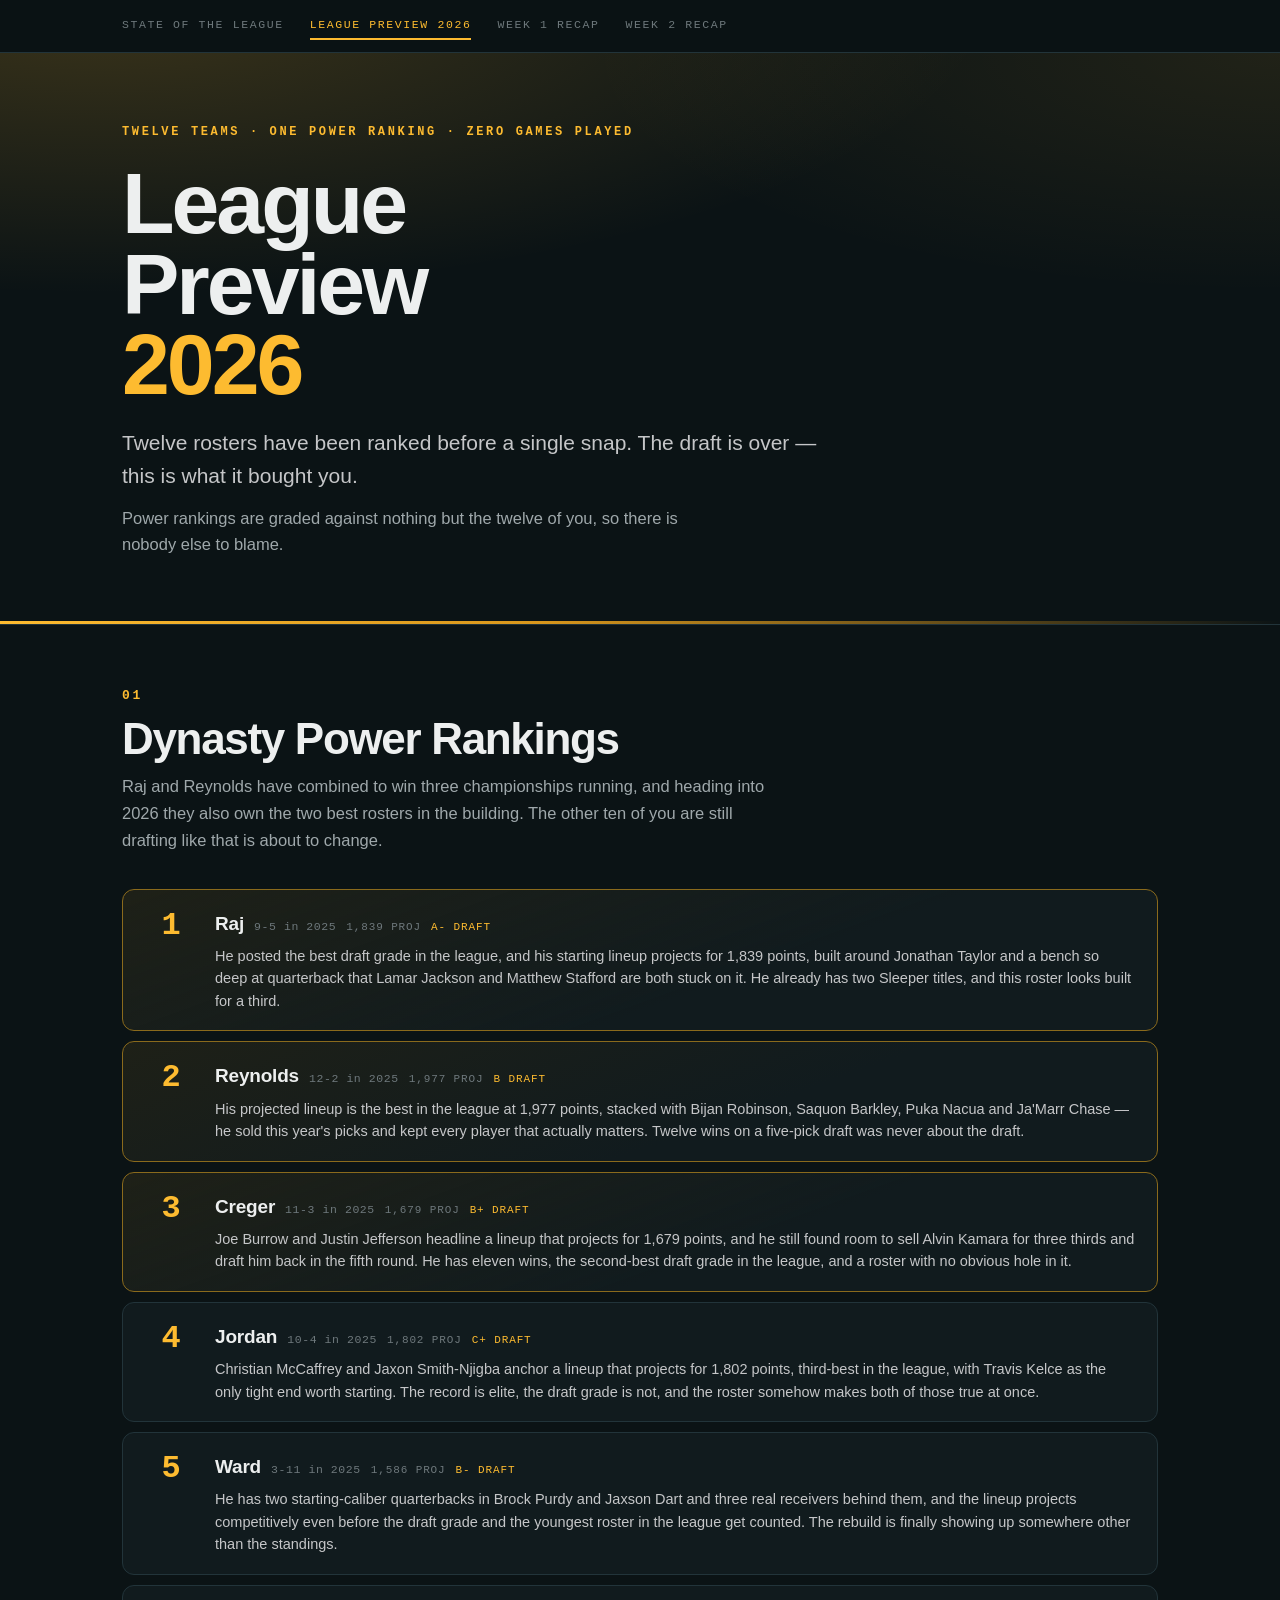
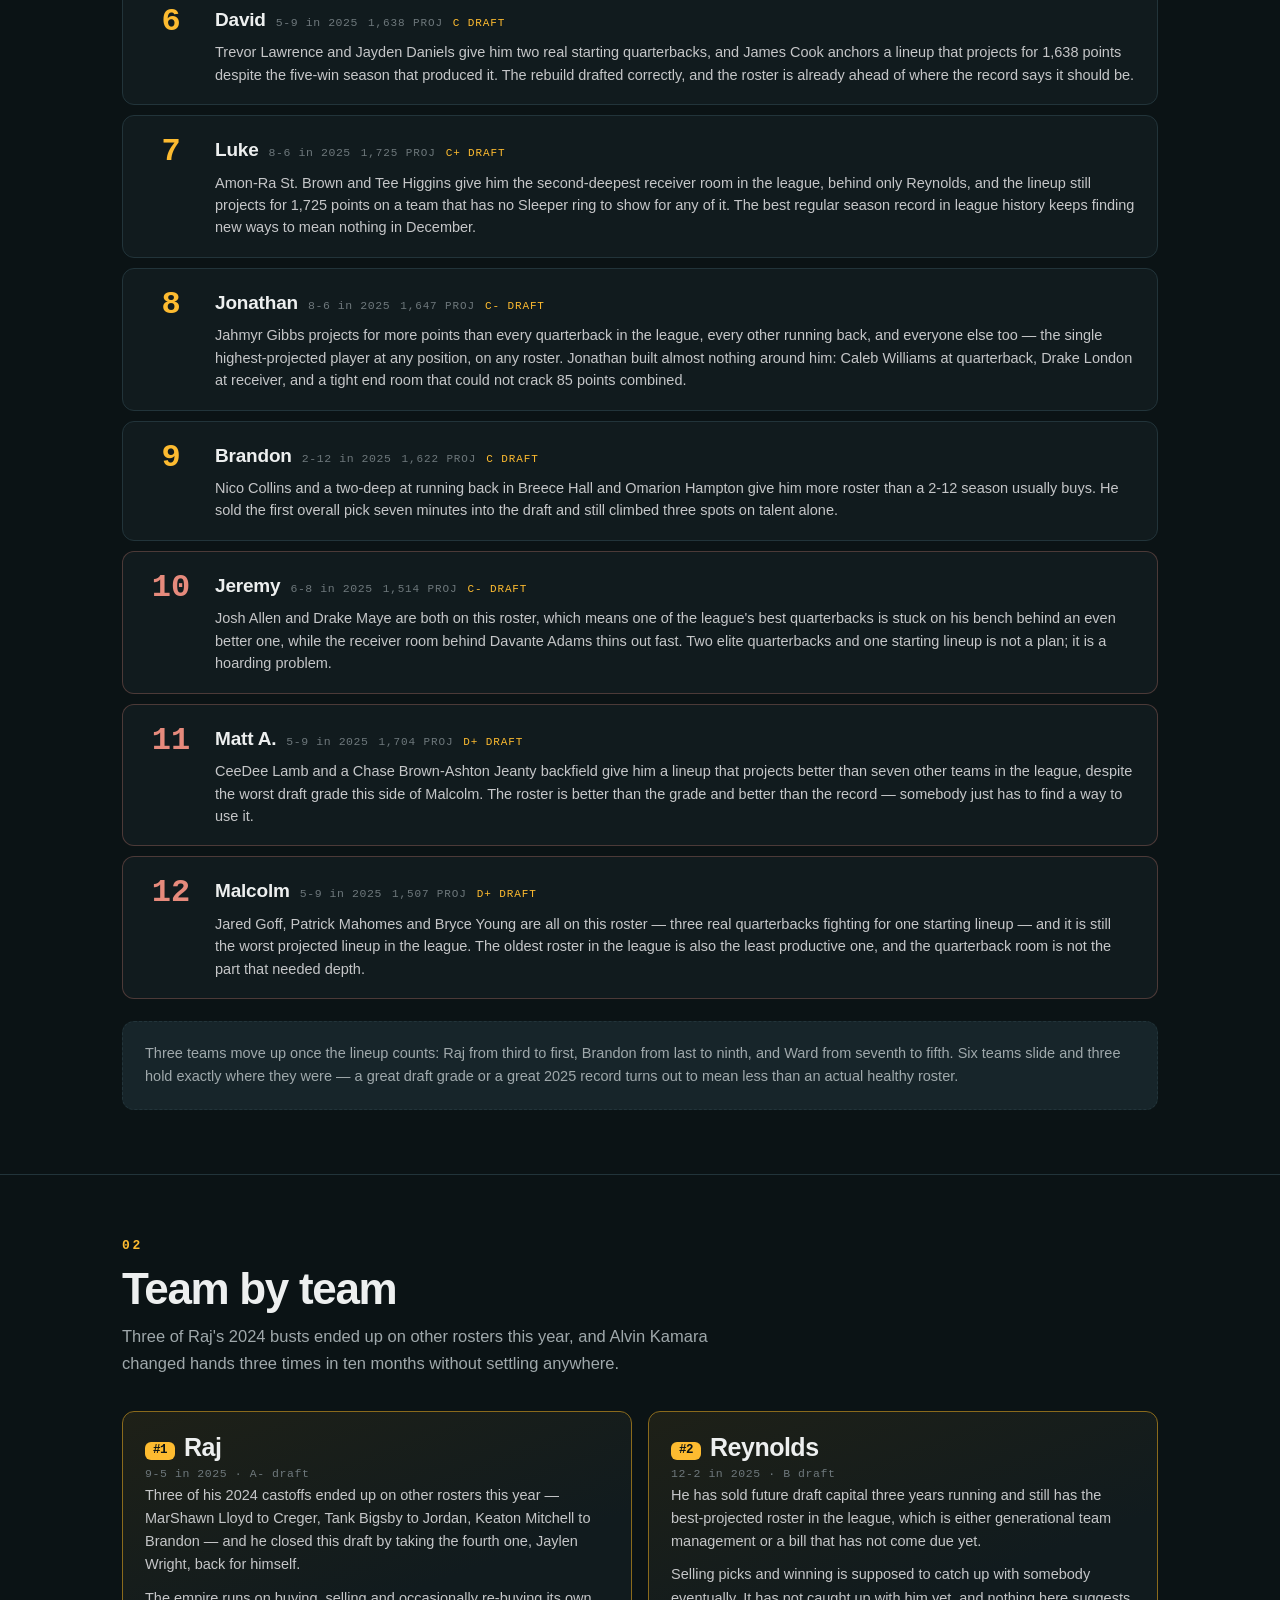
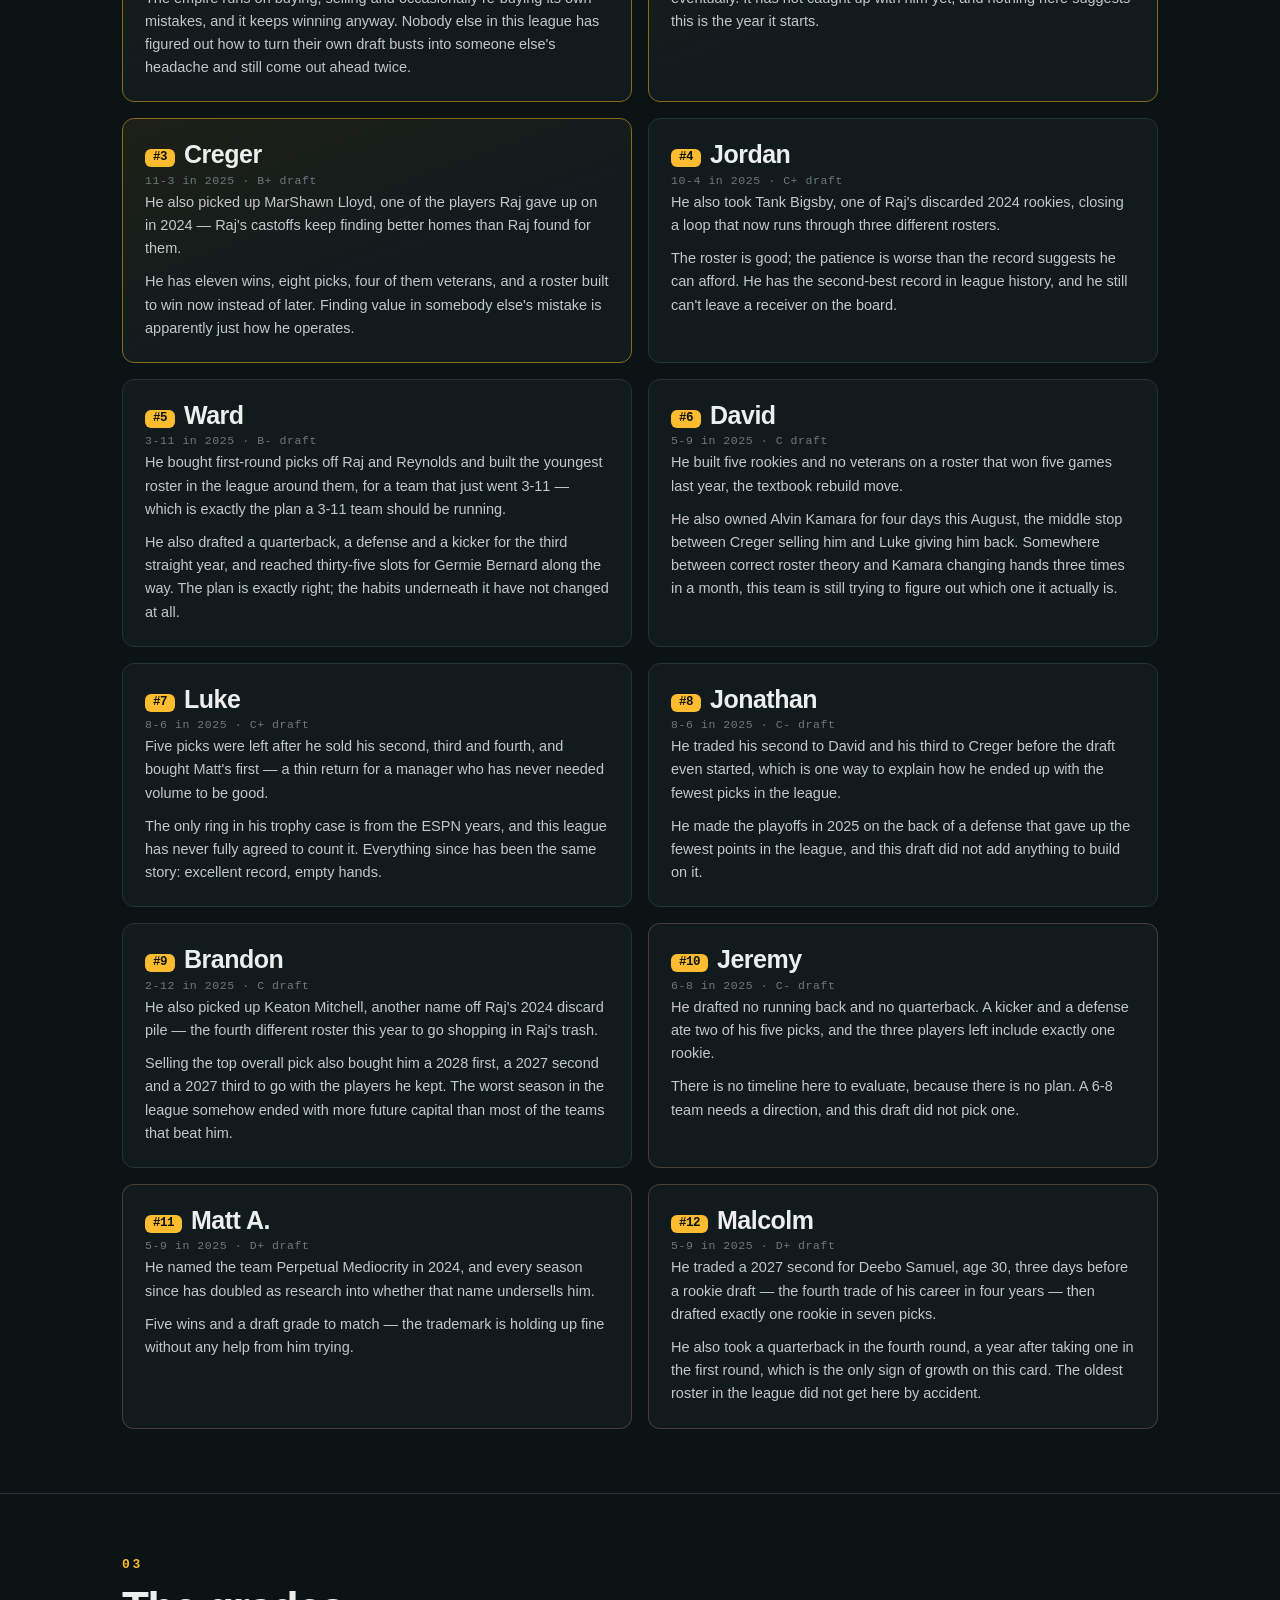
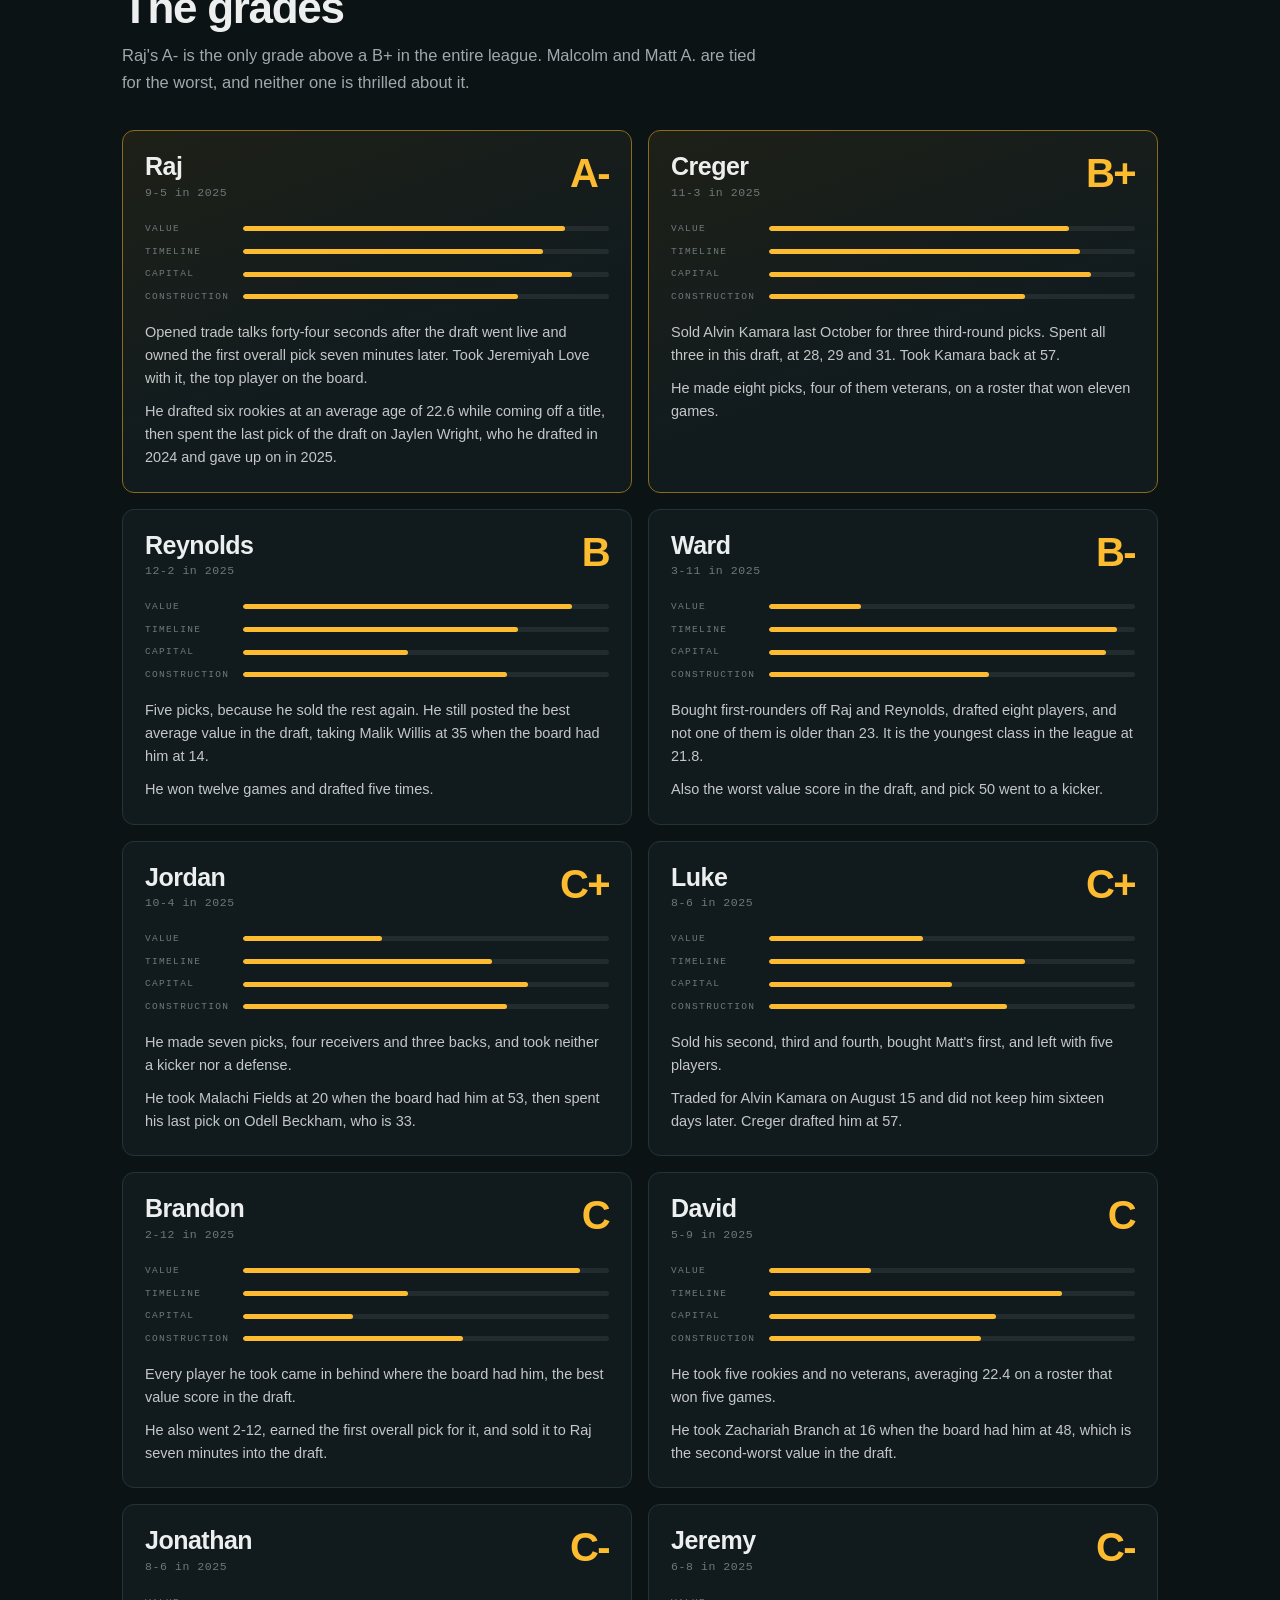
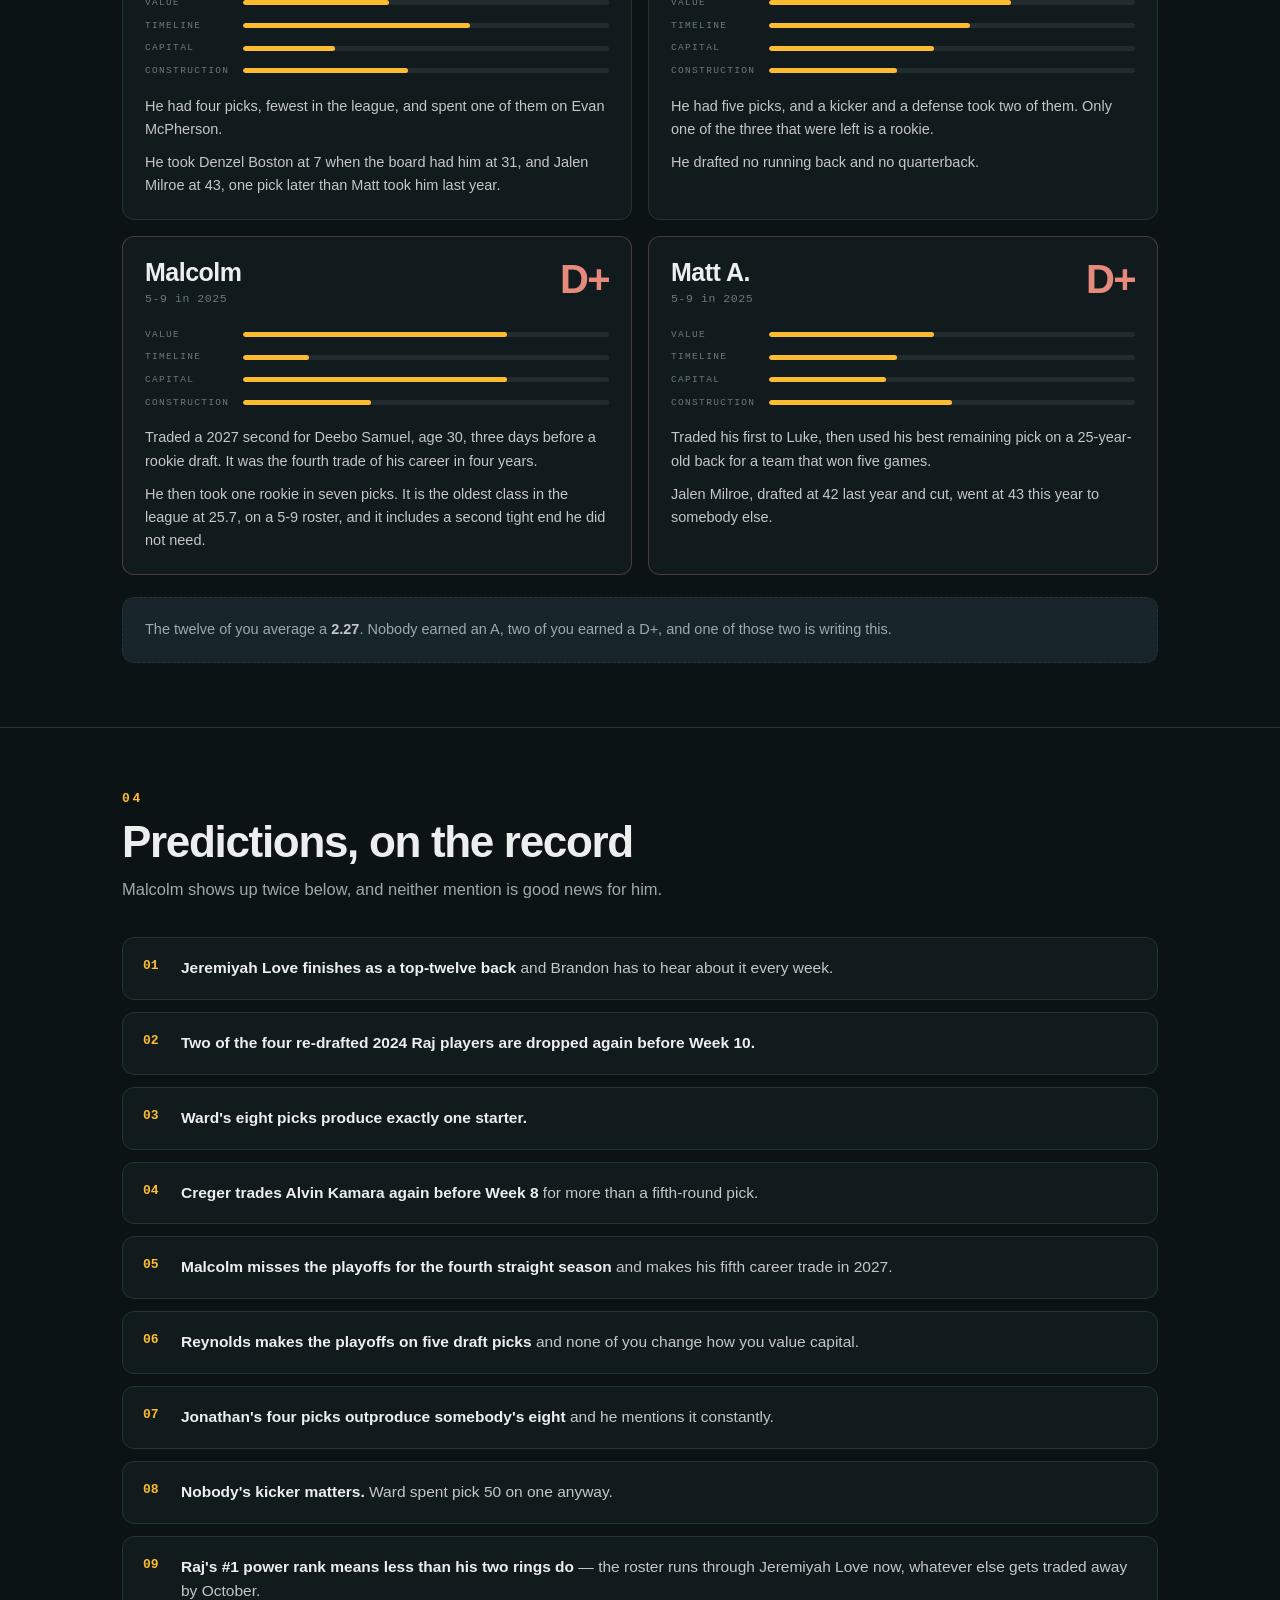
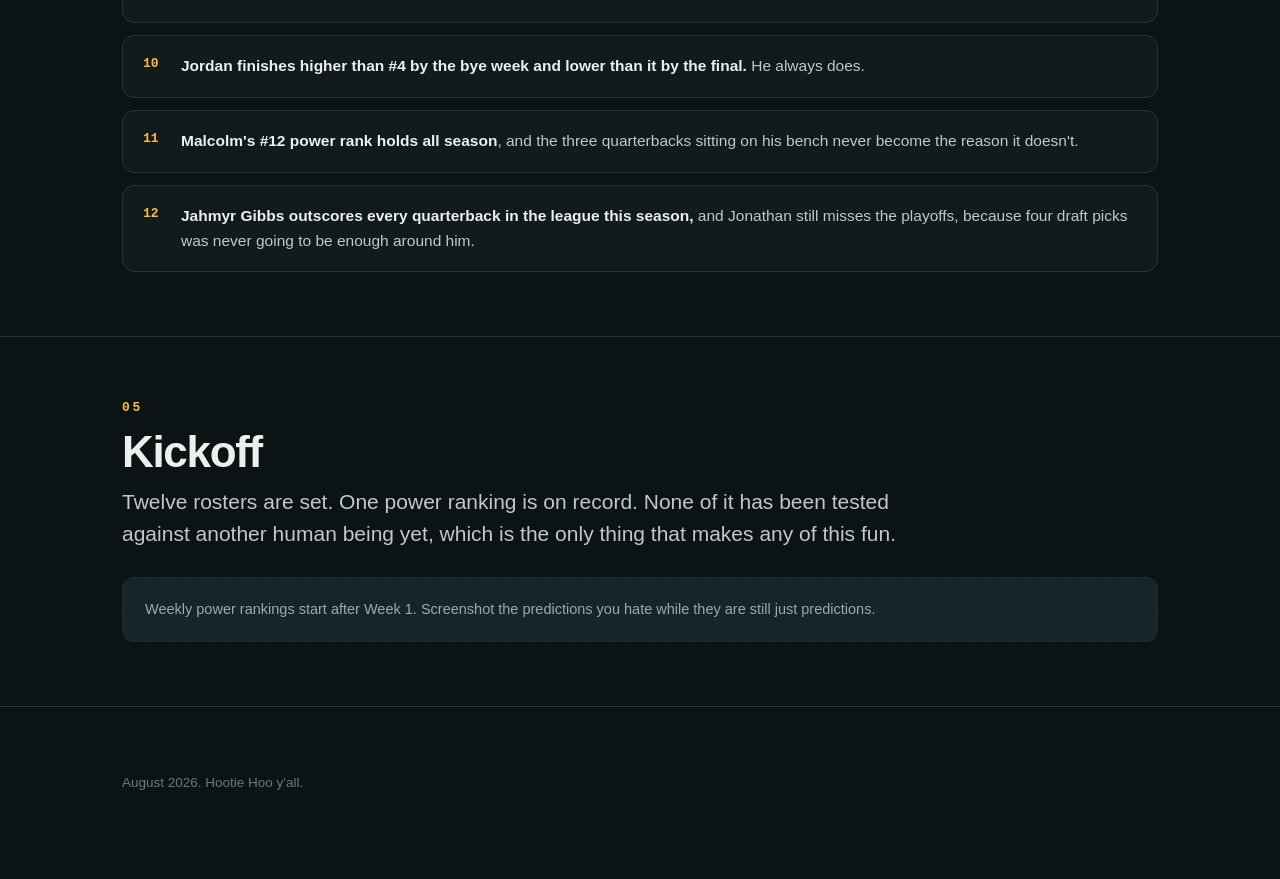
==== commit 1a4f8076: "Add Week 2 Recap page; add it to the nav on all pages - New week-2-recap.html: Season Power Rankings" ====
--- a/draft-2026.html
+++ b/draft-2026.html
@@ -26,9 +26,11 @@
 /* ---------- nav ---------- */
 .nav{border-bottom:1px solid var(--line);background:rgba(11,19,21,.9);backdrop-filter:blur(8px);
   position:sticky;top:0;z-index:20}
-.nav .wrap{display:flex;gap:26px;align-items:center;height:52px}
+.nav .wrap{display:flex;gap:26px;align-items:center;height:52px;overflow-x:auto;scrollbar-width:none}
+.nav .wrap::-webkit-scrollbar{display:none}
 .nav a{font-family:var(--mono);font-size:11.5px;letter-spacing:.14em;text-transform:uppercase;
-  color:var(--dim);text-decoration:none;padding:4px 0;border-bottom:2px solid transparent}
+  color:var(--dim);text-decoration:none;padding:4px 0;border-bottom:2px solid transparent;
+  white-space:nowrap;flex:none}
 .nav a:hover{color:var(--grey)}
 .nav a.on{color:var(--gold);border-bottom-color:var(--gold)}
 
@@ -127,6 +129,7 @@
   <a href="index.html">State of the League</a>
   <a href="draft-2026.html" class="on">League Preview 2026</a>
   <a href="week-1-recap.html">Week 1 Recap</a>
+  <a href="week-2-recap.html">Week 2 Recap</a>
 </div></nav>
 
 <!-- ============ HERO ============ -->
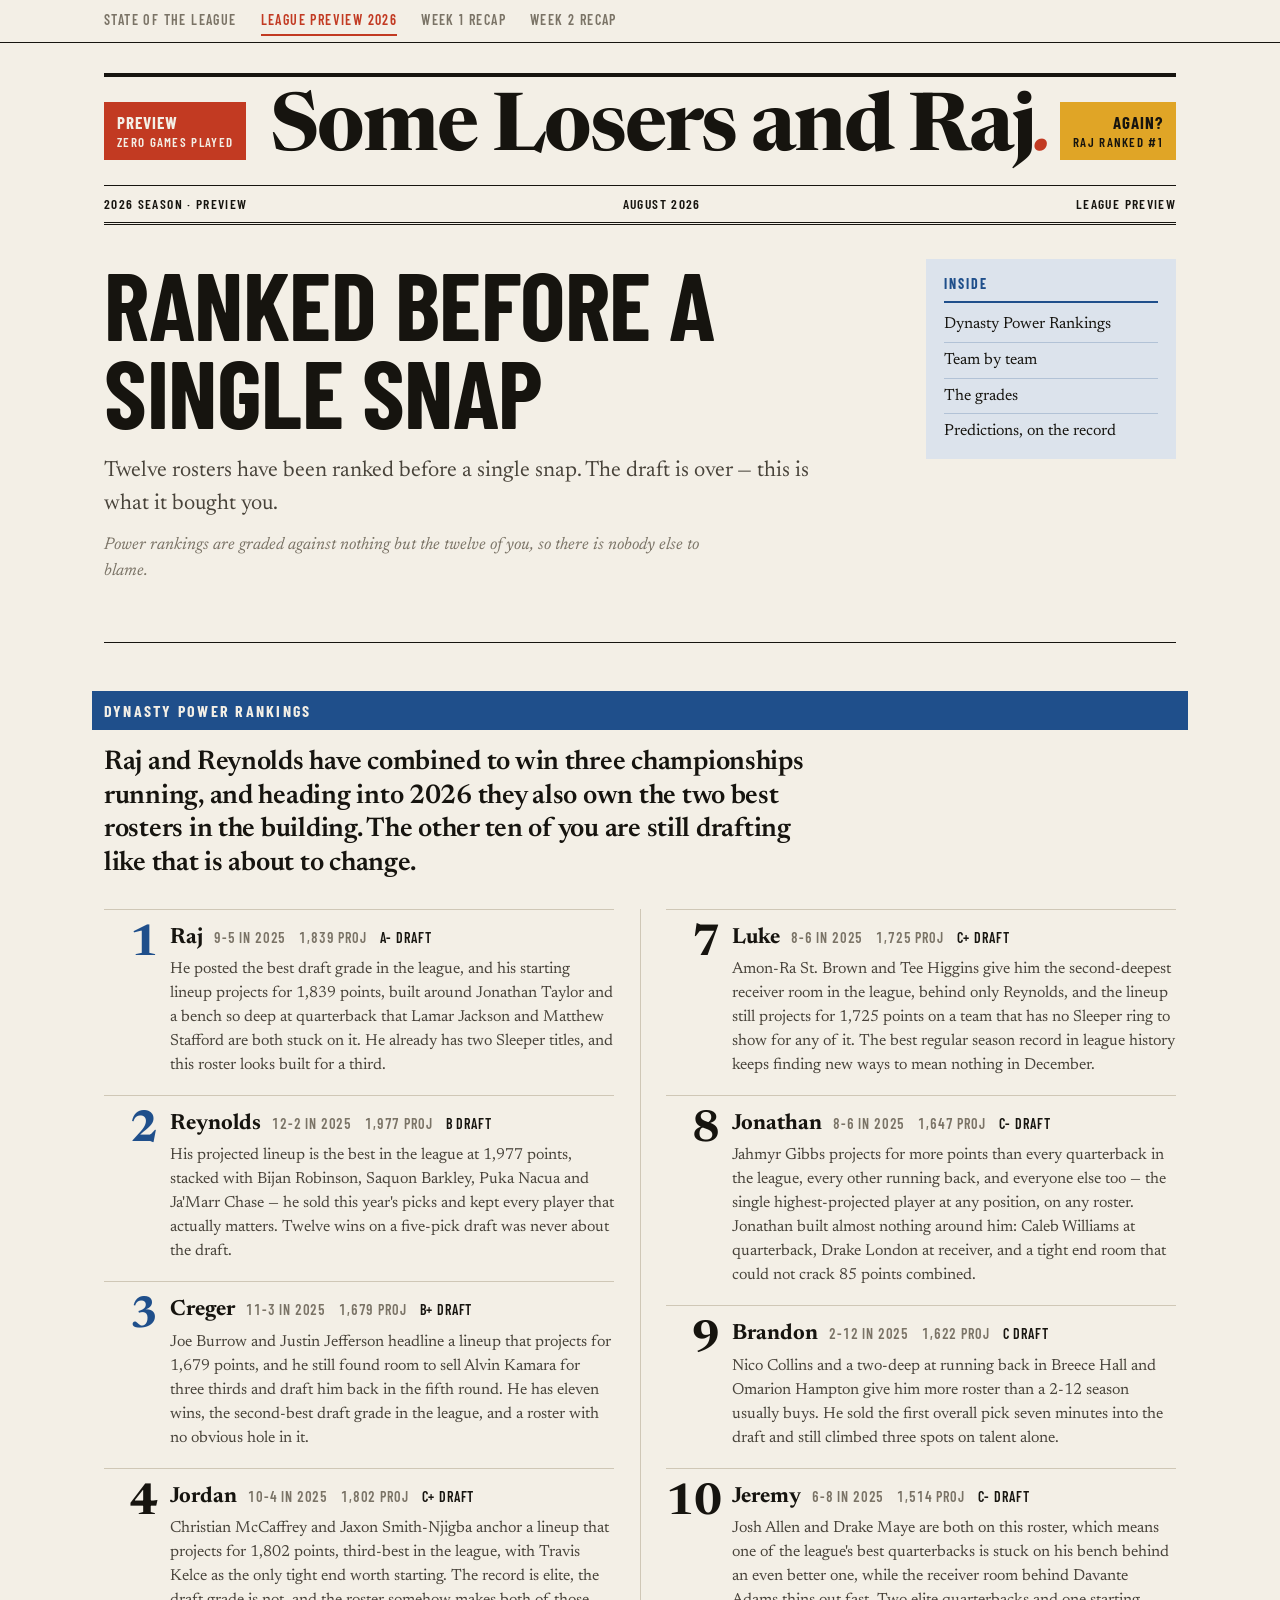
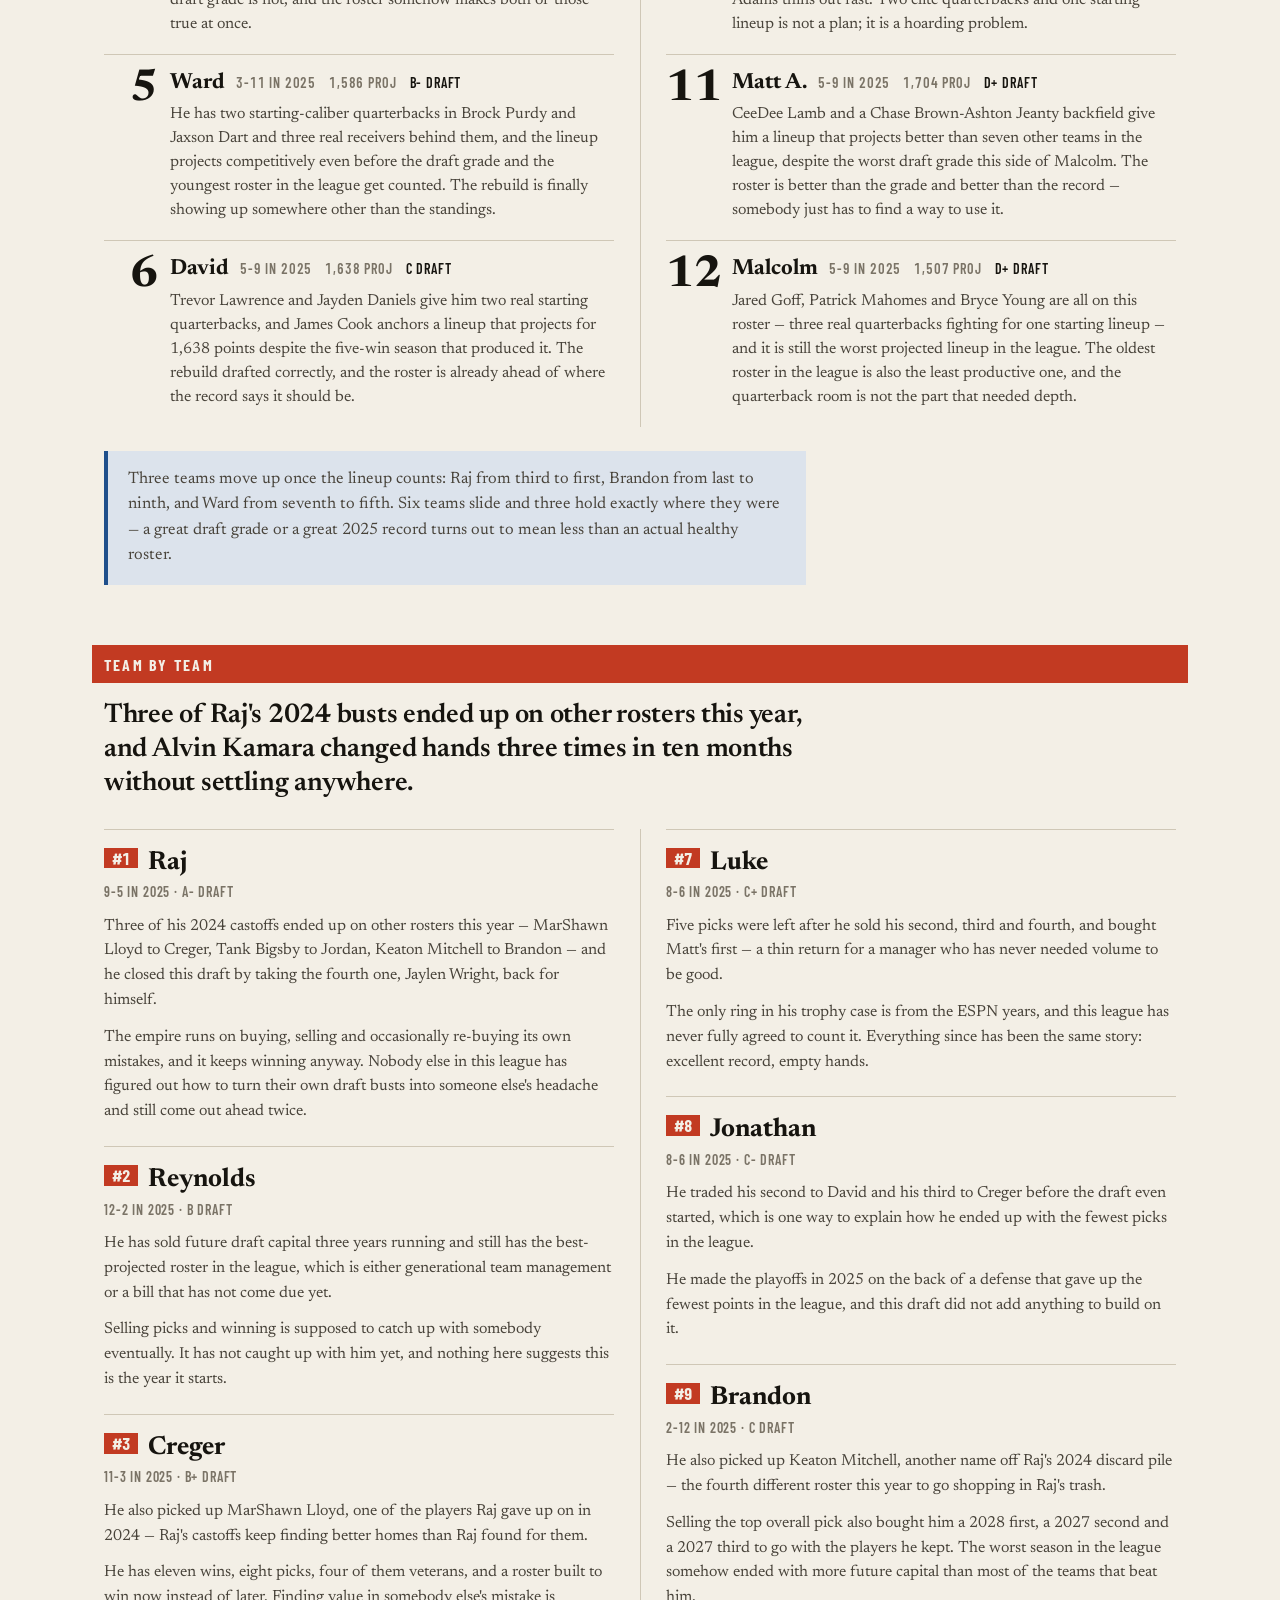
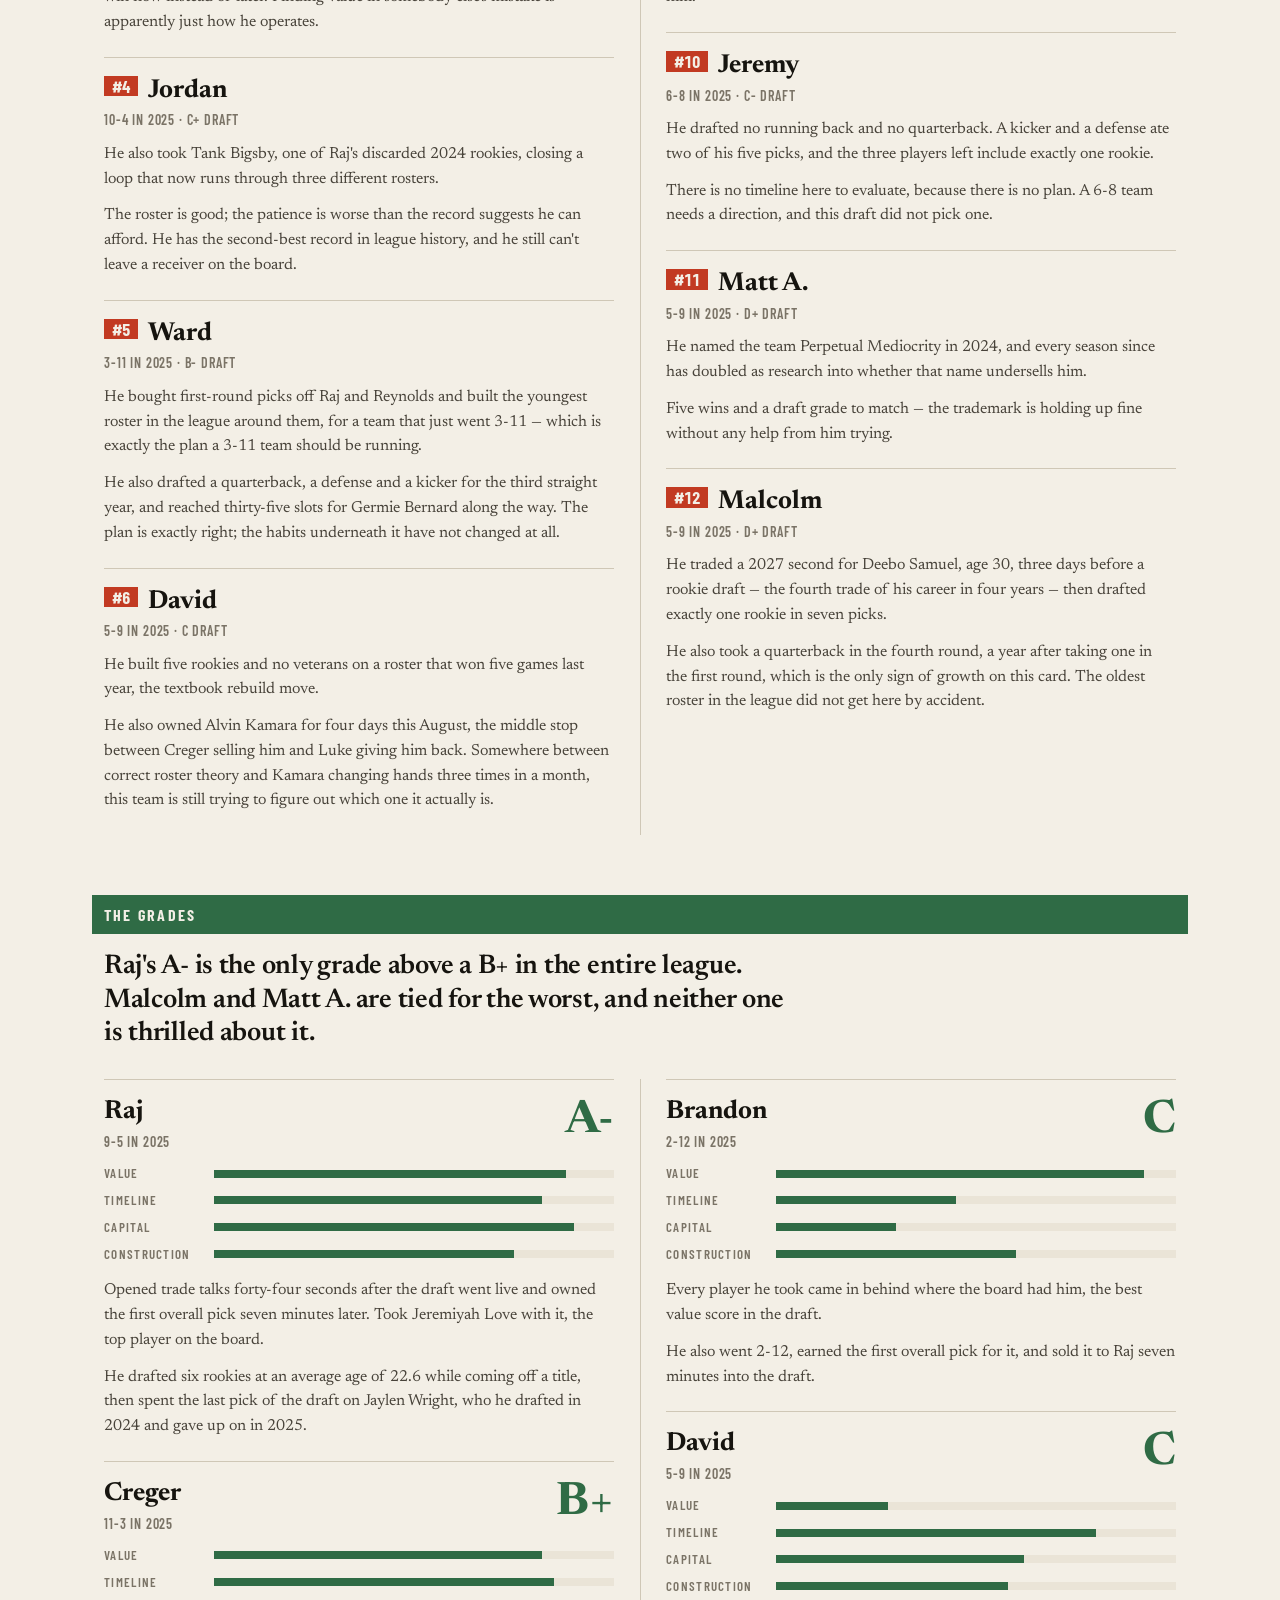
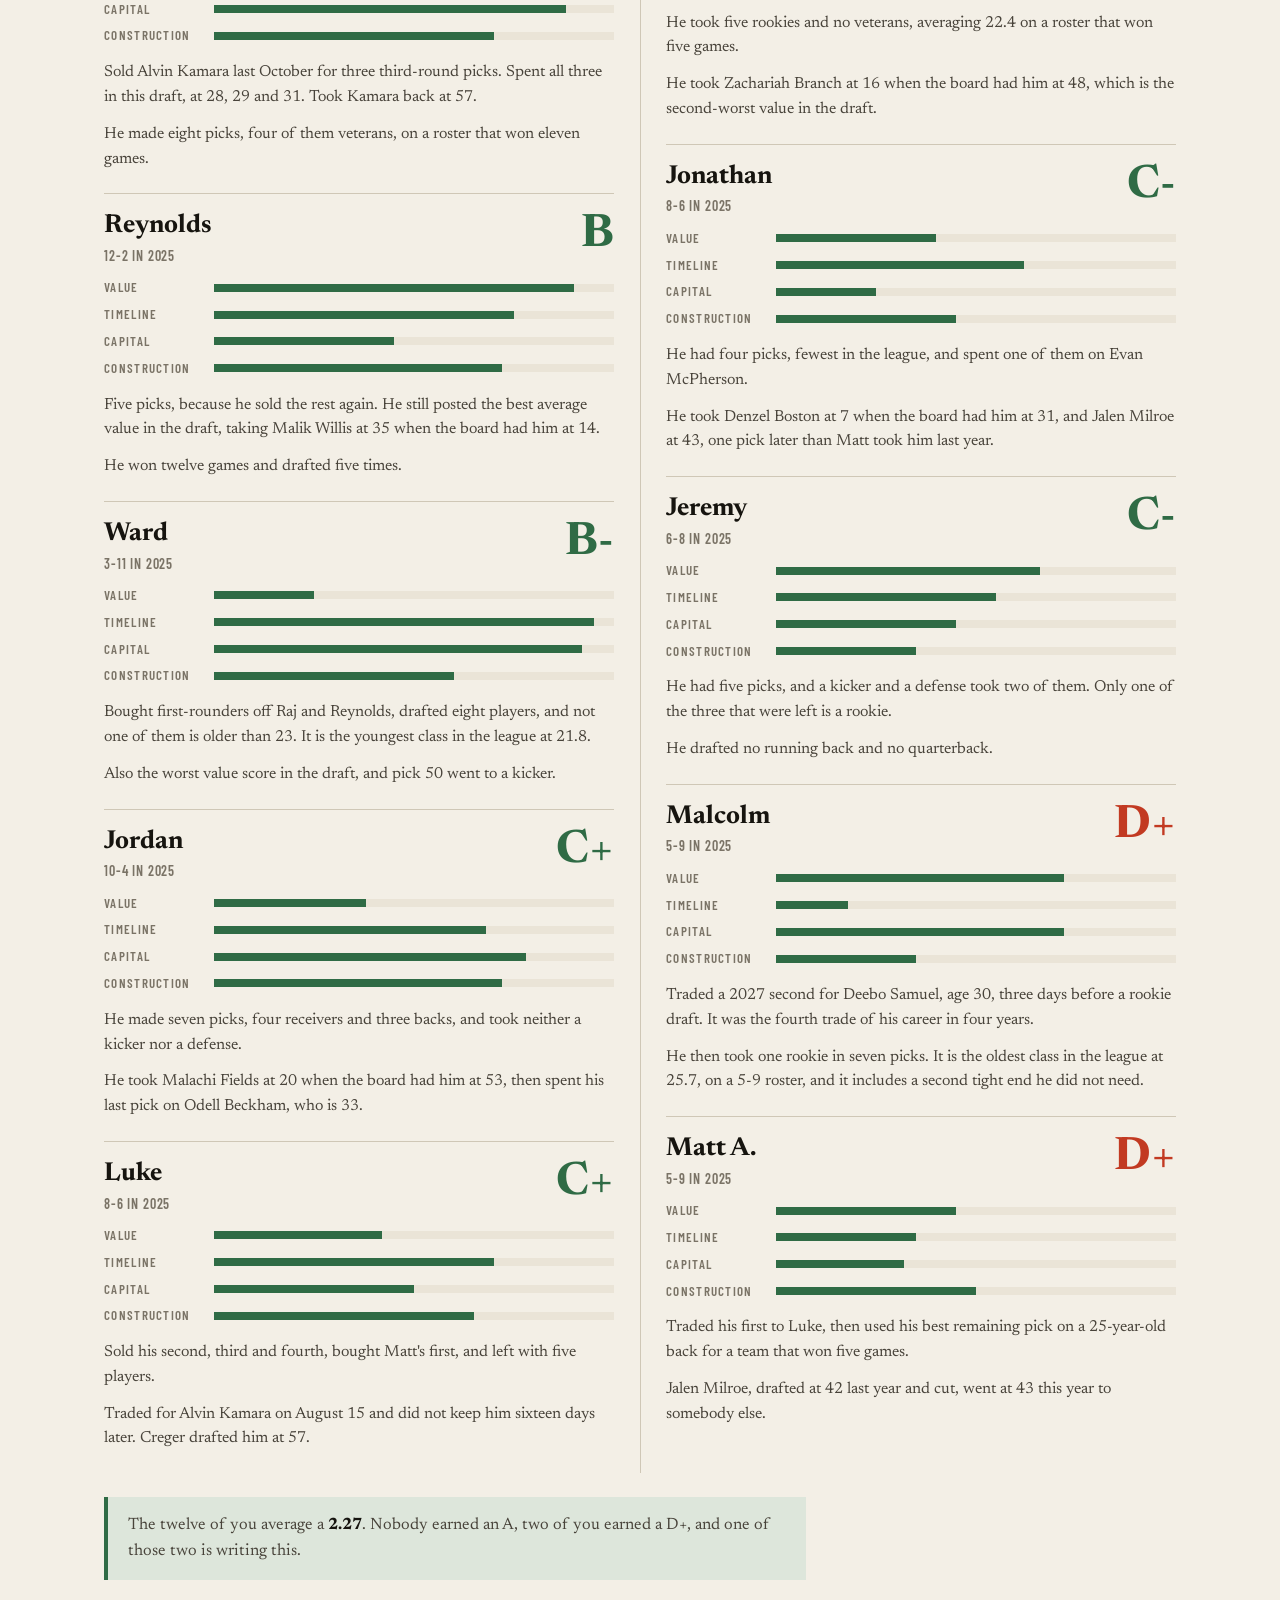
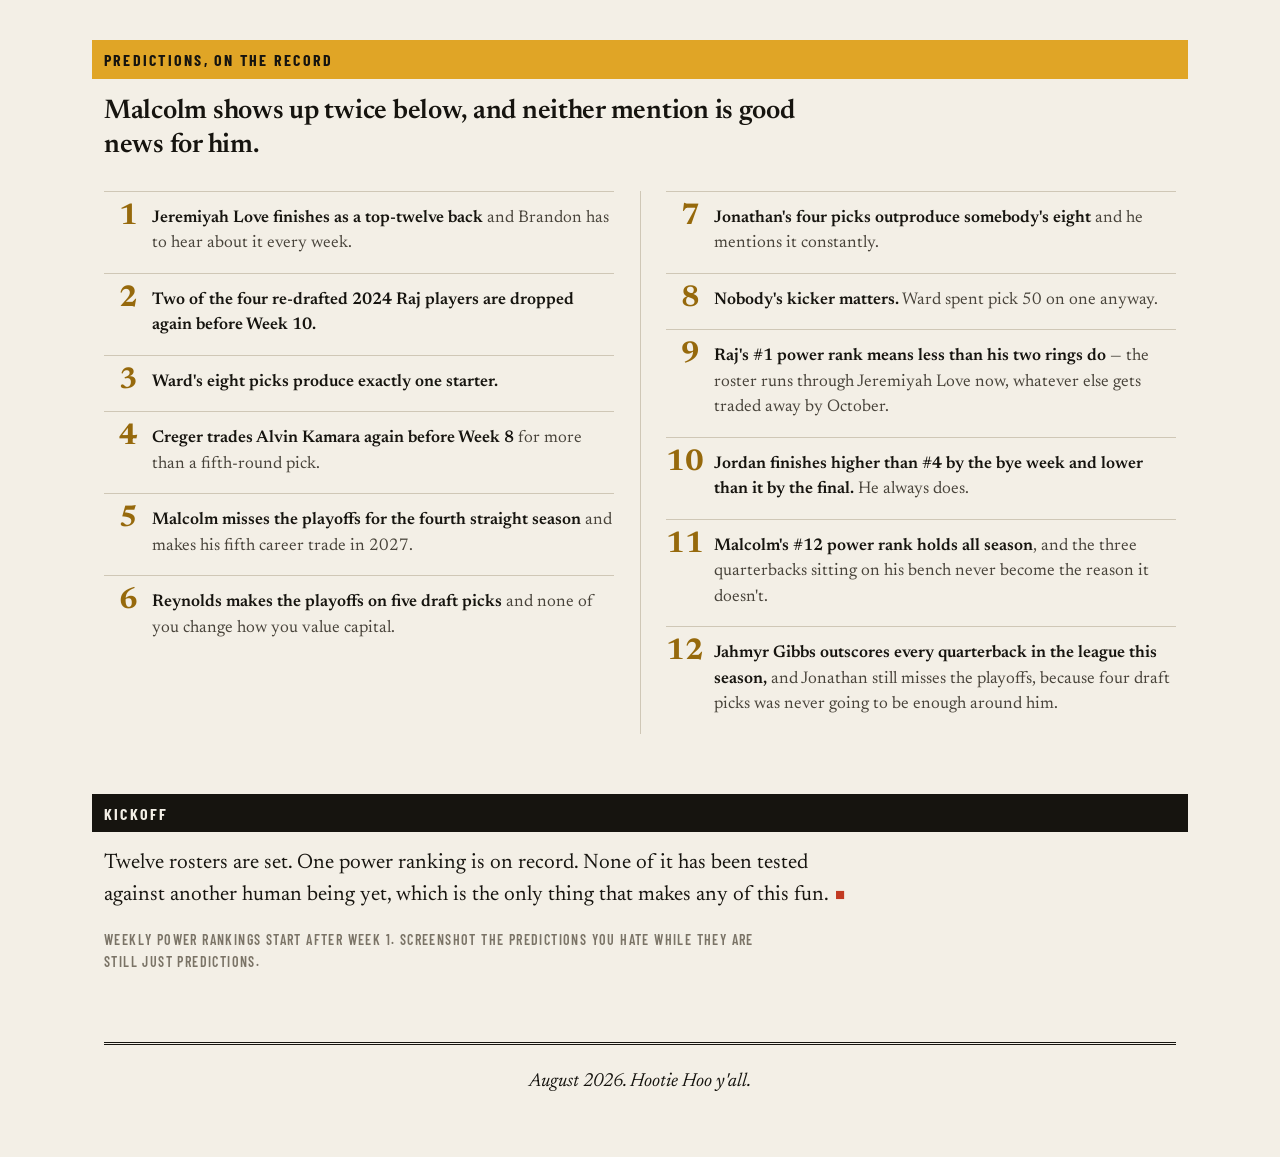
==== commit 1f2c01af: "Redesign all pages as the "Sunday Edition" print layout - New shared edition.css: newsprint palette " ====
--- a/draft-2026.html
+++ b/draft-2026.html
@@ -1,128 +1,13 @@
 <!DOCTYPE html>
-<html lang="en" data-palette="#FDBB30">
+<html lang="en">
 <head>
 <meta charset="utf-8">
 <meta name="viewport" content="width=device-width, initial-scale=1">
 <title>League Preview 2026 - ranked before a single snap</title>
-<style>
-:root{
-  --black:#0B1315; --surface:#111B1E; --raised:#17252A; --line:#22343A;
-  --gold:#FDBB30; --gold-deep:#D9971C; --gold-dim:#8A6A1C;
-  --ink:#EDEFEF; --muted:#9FA8AB; --dim:#6E787C; --grey:#C5C6C8;
-  --pos:#7FD1A8; --neg:#E68A7C;
-  --mono:ui-monospace,"SF Mono",SFMono-Regular,Menlo,Consolas,monospace;
-  --sans:"Inter",-apple-system,BlinkMacSystemFont,"Segoe UI",Roboto,Helvetica,Arial,sans-serif;
-}
-*{box-sizing:border-box}
-html{-webkit-text-size-adjust:100%}
-body{
-  margin:0;background:var(--black);color:var(--ink);
-  font-family:var(--sans);font-size:17px;line-height:1.65;
-  -webkit-font-smoothing:antialiased;
-}
-.wrap{max-width:1080px;margin:0 auto;padding:0 22px}
-section{padding:64px 0;border-top:1px solid var(--line)}
-
-/* ---------- nav ---------- */
-.nav{border-bottom:1px solid var(--line);background:rgba(11,19,21,.9);backdrop-filter:blur(8px);
-  position:sticky;top:0;z-index:20}
-.nav .wrap{display:flex;gap:26px;align-items:center;height:52px;overflow-x:auto;scrollbar-width:none}
-.nav .wrap::-webkit-scrollbar{display:none}
-.nav a{font-family:var(--mono);font-size:11.5px;letter-spacing:.14em;text-transform:uppercase;
-  color:var(--dim);text-decoration:none;padding:4px 0;border-bottom:2px solid transparent;
-  white-space:nowrap;flex:none}
-.nav a:hover{color:var(--grey)}
-.nav a.on{color:var(--gold);border-bottom-color:var(--gold)}
-
-/* ---------- hero ---------- */
-.hero{
-  position:relative;overflow:hidden;padding:70px 0 58px;
-  background:
-    radial-gradient(120% 90% at 8% -10%, rgba(253,187,48,.20) 0%, rgba(253,187,48,0) 58%),
-    radial-gradient(90% 70% at 100% 0%, rgba(253,187,48,.09) 0%, rgba(253,187,48,0) 60%),
-    var(--black);
-}
-.hero::after{
-  content:"";position:absolute;left:0;right:0;bottom:0;height:3px;
-  background:linear-gradient(90deg,var(--gold) 0%,var(--gold-deep) 42%,rgba(253,187,48,0) 100%);
-}
-.eyebrow{
-  font-family:var(--mono);font-size:12px;letter-spacing:.22em;text-transform:uppercase;
-  color:var(--gold);margin:0 0 20px;font-weight:600;
-}
-h1{
-  font-size:clamp(42px,8.6vw,86px);line-height:.94;letter-spacing:-.035em;
-  margin:0 0 22px;font-weight:800;
-}
-h1 .g{color:var(--gold);display:block}
-.dek{font-size:clamp(17px,2.3vw,21px);color:var(--grey);max-width:62ch;margin:0 0 8px;line-height:1.55}
-
-/* ---------- headings ---------- */
-h2{font-size:clamp(29px,4.6vw,44px);letter-spacing:-.03em;line-height:1.06;margin:0 0 10px;font-weight:800}
-h2 .n{font-family:var(--mono);font-size:13px;color:var(--gold);display:block;
-  letter-spacing:.2em;margin-bottom:14px;font-weight:600}
-.sub{color:var(--muted);max-width:70ch;margin:0 0 34px;font-size:16.5px}
-h3{font-size:21px;letter-spacing:-.015em;margin:0 0 8px;font-weight:700}
-
-/* ---------- power rankings ---------- */
-.pranks{display:grid;gap:10px}
-.prank{background:var(--surface);border:1px solid var(--line);border-radius:12px;
-  padding:18px 22px;display:flex;align-items:flex-start;gap:18px}
-.prank.top{border-color:var(--gold-dim);background:linear-gradient(160deg,rgba(253,187,48,.08),var(--surface) 60%)}
-.prank.bot{border-color:rgba(230,138,124,.28)}
-.prank .pn{font-family:var(--mono);font-size:32px;font-weight:800;color:var(--gold);
-  width:52px;flex:none;text-align:center;line-height:1.1}
-.prank.bot .pn{color:var(--neg)}
-.prank .pb{flex:1;min-width:0}
-.prank .pname{font-size:19px;font-weight:800;letter-spacing:-.01em;display:flex;align-items:baseline;gap:10px;flex-wrap:wrap}
-.prank .prec{font-family:var(--mono);font-size:11.5px;color:var(--dim);letter-spacing:.05em;font-weight:400}
-.prank .pgrade{font-family:var(--mono);font-size:11px;color:var(--gold);letter-spacing:.08em;font-weight:400}
-.prank .plu{font-family:var(--mono);font-size:11px;color:var(--dim);letter-spacing:.08em;font-weight:400}
-.prank p{font-size:14.5px;color:var(--grey);margin:6px 0 0;line-height:1.55}
-
-/* ---------- team + grade cards ---------- */
-.teams,.grades{display:grid;grid-template-columns:repeat(2,1fr);gap:16px}
-.gcard{background:var(--surface);border:1px solid var(--line);border-radius:12px;padding:22px}
-.gcard.hi{border-color:var(--gold-dim);background:linear-gradient(160deg,rgba(253,187,48,.08),var(--surface) 60%)}
-.gcard.lo{border-color:rgba(230,138,124,.28)}
-.ghd{display:flex;justify-content:space-between;align-items:flex-start;gap:14px}
-.gname{font-size:25px;font-weight:800;letter-spacing:-.02em;line-height:1.1}
-.trank{display:inline-block;background:var(--gold);color:#0B1315;font-family:var(--mono);
-  font-weight:800;font-size:12.5px;border-radius:6px;padding:2px 8px;margin-right:9px;vertical-align:3px}
-.grec{font-family:var(--mono);font-size:11.5px;color:var(--dim);margin-top:3px;letter-spacing:.05em}
-.gletter{font-size:40px;font-weight:800;letter-spacing:-.04em;color:var(--gold);line-height:1}
-.gcard.lo .gletter{color:var(--neg)}
-.axes{margin:18px 0 16px;display:grid;gap:7px}
-.ax{display:flex;align-items:center;gap:10px}
-.axl{font-family:var(--mono);font-size:9.5px;letter-spacing:.14em;text-transform:uppercase;
-  color:var(--dim);width:88px;flex:none}
-.axb{flex:1;height:5px;background:rgba(255,255,255,.07);border-radius:3px;overflow:hidden}
-.axb i{display:block;height:100%;background:var(--gold);border-radius:3px}
-.gcard p{font-size:14.5px;color:var(--grey);margin:0 0 10px;line-height:1.6}
-.gcard p:last-child{margin-bottom:0}
-
-/* ---------- predictions ---------- */
-.preds{counter-reset:p;display:grid;gap:12px}
-.pred{background:var(--surface);border:1px solid var(--line);border-radius:12px;
-  padding:18px 20px 18px 58px;position:relative;font-size:15.5px;color:var(--grey);line-height:1.6}
-.pred::before{counter-increment:p;content:counter(p,decimal-leading-zero);
-  position:absolute;left:20px;top:18px;font-family:var(--mono);font-size:13px;color:var(--gold);font-weight:700}
-.pred b{color:var(--ink)}
-
-.note{background:var(--raised);border:1px dashed var(--line);border-radius:12px;
-  padding:20px 22px;font-size:14.5px;color:var(--muted);line-height:1.6}
-.note b{color:var(--grey)}
-footer{padding:52px 0 70px;border-top:1px solid var(--line);color:var(--dim);font-size:13.5px;line-height:1.7}
-footer a{color:var(--muted)}
-
-@media(max-width:860px){
-  .teams,.grades{grid-template-columns:1fr}
-  .prank{flex-wrap:wrap}
-  body{font-size:16px}
-  section{padding:50px 0}
-  .nav .wrap{gap:18px}
-}
-</style>
+<link rel="preconnect" href="https://fonts.googleapis.com">
+<link rel="preconnect" href="https://fonts.gstatic.com" crossorigin>
+<link href="https://fonts.googleapis.com/css2?family=Barlow+Condensed:wght@500;600;700&family=Newsreader:ital,opsz,wght@0,6..72,400;0,6..72,500;0,6..72,600;0,6..72,700;1,6..72,400;1,6..72,500&display=swap" rel="stylesheet">
+<link rel="stylesheet" href="edition.css">
 </head>
 <body>
 <nav class="nav"><div class="wrap">
@@ -132,21 +17,35 @@
   <a href="week-2-recap.html">Week 2 Recap</a>
 </div></nav>
 
-<!-- ============ HERO ============ -->
-<div class="hero">
-  <div class="wrap">
-    <p class="eyebrow">twelve teams · one power ranking · zero games played</p>
-    <h1>League<br>Preview<span class="g">2026</span></h1>
-    <p class="dek">Twelve rosters have been ranked before a single snap. The draft is over — this is what it bought you.</p>
-    <p class="dek" style="font-size:16.5px;color:var(--muted);margin-top:14px;max-width:64ch">
-      Power rankings are graded against nothing but the twelve of you, so there is nobody else to blame.</p>
-  </div>
-</div>
+<!-- ============ MASTHEAD ============ -->
+<header class="mast"><div class="wrap">
+  <div class="plate">
+    <div class="ear"><b>Preview</b>Zero games played</div>
+    <p class="name">Some Losers and Raj<i>.</i></p>
+    <div class="ear r"><b>Again?</b>Raj ranked #1</div>
+  </div>
+  <div class="dateline">
+    <span>2026 season · Preview</span>
+    <span>August 2026</span>
+    <span>League Preview</span>
+  </div>
+  <div class="banner">
+    <div><h1>Ranked before a single snap</h1>
+    <p class="lede">Twelve rosters have been ranked before a single snap. The draft is over — this is what it bought you.</p>
+    <p class="lede aside">Power rankings are graded against nothing but the twelve of you, so there is nobody else to blame.</p></div>
+    <nav class="inside" aria-label="In this edition">
+      <h2>Inside</h2>
+      <a href="#s1">Dynasty Power Rankings</a>
+      <a href="#s2">Team by team</a>
+      <a href="#s3">The grades</a>
+      <a href="#s4">Predictions, on the record</a>
+    </nav>
+  </div></div></header>
 
 <!-- ============ POWER RANKINGS ============ -->
-<section><div class="wrap">
-  <h2><span class="n">01</span>Dynasty Power Rankings</h2>
-  <p class="sub">Raj and Reynolds have combined to win three championships running, and heading into
+<section id="s1" class="c-blue"><div class="wrap">
+  <div class="flag">Dynasty Power Rankings</div>
+  <p class="deck">Raj and Reynolds have combined to win three championships running, and heading into
     2026 they also own the two best rosters in the building. The other ten of you are still drafting
     like that is about to change.</p>
   <div class="pranks">
@@ -268,7 +167,7 @@
       </div>
     </div>
   </div>
-  <div class="note" style="margin-top:22px">
+  <div class="note">
     Three teams move up once the lineup counts: Raj from third to first, Brandon from last to ninth,
     and Ward from seventh to fifth. Six teams slide and three hold exactly where they were — a great
     draft grade or a great 2025 record turns out to mean less than an actual healthy roster.
@@ -276,9 +175,9 @@
 </div></section>
 
 <!-- ============ TEAM BY TEAM ============ -->
-<section><div class="wrap">
-  <h2><span class="n">02</span>Team by team</h2>
-  <p class="sub">Three of Raj's 2024 busts ended up on other rosters this year, and Alvin Kamara
+<section id="s2" class="c-red"><div class="wrap">
+  <div class="flag">Team by team</div>
+  <p class="deck">Three of Raj's 2024 busts ended up on other rosters this year, and Alvin Kamara
     changed hands three times in ten months without settling anywhere.</p>
   <div class="teams">
 <div class="gcard hi">
@@ -345,9 +244,9 @@
 </div></section>
 
 <!-- ============ GRADES ============ -->
-<section><div class="wrap">
-  <h2><span class="n">03</span>The grades</h2>
-  <p class="sub">Raj's A- is the only grade above a B+ in the entire league. Malcolm and Matt A. are
+<section id="s3" class="c-green"><div class="wrap">
+  <div class="flag">The grades</div>
+  <p class="deck">Raj's A- is the only grade above a B+ in the entire league. Malcolm and Matt A. are
     tied for the worst, and neither one is thrilled about it.</p>
   <div class="grades">
 <div class="gcard hi">
@@ -483,15 +382,15 @@
 <p>Jalen Milroe, drafted at 42 last year and cut, went at 43 this year to somebody else.</p>
 </div>
   </div>
-  <div class="note" style="margin-top:22px">
+  <div class="note">
     The twelve of you average a <b>2.27</b>. Nobody earned an A, two of you earned a D+, and one of those two is writing this.
   </div>
 </div></section>
 
 <!-- ============ PREDICTIONS ============ -->
-<section><div class="wrap">
-  <h2><span class="n">04</span>Predictions, on the record</h2>
-  <p class="sub">Malcolm shows up twice below, and neither mention is good news for him.</p>
+<section id="s4" class="c-gold"><div class="wrap">
+  <div class="flag">Predictions, on the record</div>
+  <p class="deck">Malcolm shows up twice below, and neither mention is good news for him.</p>
   <div class="preds">
     <div class="pred"><b>Jeremiyah Love finishes as a top-twelve back</b> and Brandon has to hear
       about it every week.</div>
@@ -520,20 +419,21 @@
 </div></section>
 
 <!-- ============ KICKOFF ============ -->
-<section><div class="wrap">
-  <h2><span class="n">05</span>Kickoff</h2>
-  <p class="dek" style="max-width:70ch">Twelve rosters are set. One power ranking is on record. None
+<section id="s5"><div class="wrap">
+  <div class="flag">Kickoff</div>
+  <p class="close">Twelve rosters are set. One power ranking is on record. None
     of it has been tested against another human being yet, which is the only thing that makes any
     of this fun.</p>
-  <div class="note" style="margin-top:26px">
-    Weekly power rankings start after Week 1. Screenshot the predictions you hate while they are
-    still just predictions.
-  </div>
+  <p class="next">Weekly power rankings start after Week 1. Screenshot the predictions you hate while they are
+    still just predictions.</p>
 </div></section>
 
 <footer><div class="wrap">
   <p>August 2026. Hootie Hoo y'all.</p>
 </div></footer>
 
+<script>
+try{var on=document.querySelector('.nav a.on');on.parentNode.scrollLeft=on.offsetLeft-24}catch(e){}
+</script>
 </body>
 </html>
--- a/edition.css
+++ b/edition.css
@@ -0,0 +1,302 @@
+/* Sunday Edition — shared styles for every page */
+:root{
+  --paper:#F3EFE6; --paper-2:#EAE4D7; --ink:#16140F; --ink-2:#48433A; --ink-3:#7A7366;
+  --hair:#CFC7B6; --red:#C23A22; --blue:#1F4F8B; --green:#2F6B45; --gold:#E0A526;
+  --red-scr:#F1D9CF; --blue-scr:#DCE3EC; --green-scr:#DDE6DB; --gold-scr:#F5E4B4;
+  --serif:"Newsreader",Georgia,"Times New Roman",serif;
+  --cond:"Barlow Condensed","Arial Narrow",Arial,sans-serif;
+  --bleed:12px;
+}
+*{box-sizing:border-box}
+html{-webkit-text-size-adjust:100%}
+body{margin:0;background:var(--paper);color:var(--ink);font-family:var(--serif);
+  font-size:18px;line-height:1.6;-webkit-font-smoothing:antialiased;font-optical-sizing:auto}
+.wrap{max-width:1120px;margin:0 auto;padding:0 24px}
+p{margin:0 0 12px}
+p:last-child{margin-bottom:0}
+h3{font-family:var(--serif);font-weight:700;font-size:22px;line-height:1.15;margin:0 0 6px}
+
+/* ---------- nav ---------- */
+.nav{border-bottom:1px solid var(--ink)}
+.nav .wrap{display:flex;gap:24px;align-items:center;height:42px;overflow-x:auto;scrollbar-width:none}
+.nav .wrap::-webkit-scrollbar{display:none}
+.nav a{font-family:var(--cond);font-weight:600;font-size:14px;letter-spacing:.1em;text-transform:uppercase;
+  color:var(--ink-3);text-decoration:none;white-space:nowrap;flex:none;padding:3px 0;border-bottom:2px solid transparent}
+.nav a:hover{color:var(--ink)}
+.nav a.on{color:var(--red);border-bottom-color:var(--red)}
+
+/* ---------- masthead ---------- */
+.mast{padding:30px 0 0}
+.plate{display:grid;grid-template-columns:max-content minmax(0,1fr) max-content;align-items:center;gap:24px;
+  border-top:4px solid var(--ink);padding-top:14px}
+.ear{font-family:var(--cond);font-weight:600;font-size:13px;letter-spacing:.1em;text-transform:uppercase;
+  line-height:1.35;padding:9px 13px;white-space:nowrap;justify-self:start;background:var(--red);color:var(--paper)}
+.ear.r{justify-self:end;text-align:right;background:var(--gold);color:var(--ink)}
+.ear b{display:block;font-size:17px;color:inherit;letter-spacing:.06em}
+.name{font-family:var(--serif);font-weight:700;font-size:clamp(40px,6.4vw,80px);line-height:1;
+  letter-spacing:-.025em;margin:0;text-align:center;white-space:nowrap}
+.name i{font-weight:500;color:var(--red)}
+.dateline{display:flex;justify-content:space-between;gap:16px;margin-top:14px;padding:7px 0;
+  border-top:1px solid var(--ink);border-bottom:3px double var(--ink);
+  font-family:var(--cond);font-weight:600;font-size:13.5px;letter-spacing:.1em;text-transform:uppercase}
+.banner{display:grid;grid-template-columns:minmax(0,1fr) 250px;gap:48px;padding:34px 0 46px;border-bottom:1px solid var(--ink)}
+.banner h1{font-family:var(--cond);font-weight:700;text-transform:uppercase;
+  font-size:clamp(44px,8.2vw,96px);line-height:.92;letter-spacing:-.005em;margin:0 0 20px}
+.banner .lede{font-size:clamp(19px,2.1vw,22px);line-height:1.5;color:var(--ink-2);max-width:62ch;margin:0 0 12px}
+.banner .lede.aside{font-size:17px;font-style:italic;color:var(--ink-3)}
+.inside{background:var(--blue-scr);padding:14px 18px 10px;align-self:start}
+.inside h2{font-family:var(--cond);font-weight:700;font-size:14px;letter-spacing:.14em;text-transform:uppercase;
+  color:var(--blue);border-bottom:2px solid var(--blue);padding:0 0 6px;margin:0 0 4px}
+.inside a{display:block;padding:7px 0;border-bottom:1px solid rgba(31,79,139,.22);color:var(--ink);text-decoration:none;
+  font-size:16px;line-height:1.3}
+.inside a:last-child{border-bottom:none}
+.inside a:hover{color:var(--blue)}
+
+/* by-the-numbers strip under the banner */
+.kpis{display:grid;grid-template-columns:repeat(4,1fr);border-bottom:1px solid var(--ink)}
+.kpi{padding:18px 20px 20px;border-left:1px solid var(--hair)}
+.kpi:first-child{border-left:none;padding-left:0}
+.kpi .v{font-family:var(--cond);font-weight:700;font-size:48px;line-height:1;color:var(--red);font-variant-numeric:tabular-nums}
+.kpi .k{font-size:15.5px;line-height:1.35;color:var(--ink-2);margin-top:6px}
+.banner .kpis{grid-template-columns:repeat(2,1fr);border-top:1px solid var(--ink);border-bottom:none;margin-top:26px;max-width:620px}
+.banner .kpi:nth-child(3){border-left:none;padding-left:0}
+.banner .kpi:nth-child(n+3){border-top:1px solid var(--hair)}
+section .kpis{border-bottom:none;margin-bottom:8px}
+section .kpi .v{color:var(--ct)}
+
+/* ---------- sections ---------- */
+section{padding:48px 0 12px;--c:var(--ink);--ct:var(--c);--on:var(--paper);--scr:var(--paper-2)}
+section.c-blue{--c:var(--blue);--scr:var(--blue-scr)}
+section.c-red{--c:var(--red);--scr:var(--red-scr)}
+section.c-green{--c:var(--green);--scr:var(--green-scr)}
+section.c-gold{--c:var(--gold);--ct:#96690C;--on:var(--ink);--scr:var(--gold-scr)}
+.flag{display:flex;justify-content:space-between;align-items:baseline;gap:16px;
+  background:var(--c);color:var(--on);padding:7px var(--bleed) 6px;margin:0 calc(var(--bleed) * -1) 16px;
+  font-family:var(--cond);font-weight:700;font-size:16px;letter-spacing:.14em;text-transform:uppercase}
+.flag span{opacity:.8;font-weight:600;letter-spacing:.1em;font-size:13px}
+.deck{font-family:var(--serif);font-weight:600;font-size:clamp(21px,2.5vw,27px);line-height:1.25;
+  letter-spacing:-.01em;max-width:44ch;margin:0 0 28px}
+.subhead{font-family:var(--cond);font-weight:700;font-size:20px;letter-spacing:.08em;text-transform:uppercase;
+  border-top:2px solid var(--c);padding-top:8px;margin:40px 0 6px}
+.subhead + .deck{font-size:21px;max-width:60ch;margin-bottom:18px}
+.note{background:var(--scr);border-left:4px solid var(--c);padding:16px 20px;margin-top:24px;
+  font-size:16.5px;line-height:1.55;color:var(--ink-2);max-width:78ch}
+.note b{color:var(--ink)}
+.close{max-width:62ch;font-size:21px;line-height:1.5}
+.close::after{content:"■";color:var(--red);font-size:.8em;margin-left:6px}
+.next{font-family:var(--cond);font-weight:600;font-size:14px;letter-spacing:.1em;text-transform:uppercase;
+  color:var(--ink-3);margin-top:18px;max-width:110ch}
+footer{margin-top:56px;padding:0 0 60px;text-align:center}
+footer .wrap>p{border-top:3px double var(--ink);padding-top:22px;font-style:italic;font-size:19px;margin:0}
+
+/* ---------- power rankings (week recaps: .rk; preview + week 1: .prank) ---------- */
+.ranks,.pranks{columns:2;column-gap:52px;column-rule:1px solid var(--hair)}
+.rk,.prank{break-inside:avoid;display:grid;grid-template-columns:54px 1fr;gap:12px;
+  padding:16px 0 18px;border-top:1px solid var(--hair)}
+.rk .n,.prank .pn{font-family:var(--serif);font-weight:700;font-size:44px;line-height:.9;text-align:right}
+.rk:nth-child(-n+3) .n,.prank:nth-child(-n+3) .pn{color:var(--ct)}
+.rk h3{margin:0 0 4px}
+.rk .meta{font-family:var(--cond);font-weight:600;font-size:14px;letter-spacing:.06em;text-transform:uppercase;
+  color:var(--ink-3);margin:0 0 6px;font-variant-numeric:tabular-nums}
+.rk .meta .up,.prank .pmove.up{color:var(--green)}
+.rk .meta .down,.prank .pmove.down{color:var(--red)}
+.rk p,.prank p{font-size:16px;line-height:1.5;color:var(--ink-2)}
+.prank .pname{font-family:var(--serif);font-weight:700;font-size:22px;line-height:1.15;margin-bottom:6px}
+.prank .prec,.prank .plu,.prank .pmove,.prank .pgrade{display:inline-block;font-family:var(--cond);font-weight:600;
+  font-size:14px;letter-spacing:.06em;text-transform:uppercase;color:var(--ink-3);margin-right:8px;font-variant-numeric:tabular-nums}
+.prank .prec{margin-left:6px}
+.prank .pgrade{color:var(--ink)}
+.prank .pmove.same{color:var(--ink-3)}
+
+/* ---------- box scores ---------- */
+.box,.matchup .mhd{border-top:3px solid var(--c);border-bottom:1px solid var(--ink);margin:0 0 14px}
+.box{max-width:440px}
+.box .row,.matchup .mside{display:flex;justify-content:space-between;align-items:baseline;padding:5px 0;
+  font-family:var(--cond);text-transform:uppercase;letter-spacing:.04em;color:var(--ink-3)}
+.box .row+.row,.matchup .mside:last-child{border-top:1px solid var(--hair)}
+.box .t,.matchup .mname{font-weight:600;font-size:21px}
+.box .s,.matchup .mscore{font-weight:600;font-size:24px;font-variant-numeric:tabular-nums}
+.box .row.w,.matchup .mside.win{color:var(--ink)}
+.box .row.w .t,.box .row.w .s,.matchup .mside.win .mname,.matchup .mside.win .mscore{font-weight:700}
+.box .row.w .t::before,.matchup .mside.win .mname::before{content:"";display:inline-block;width:0;height:0;margin:0 8px 2px 0;
+  border-left:8px solid var(--c);border-top:5px solid transparent;border-bottom:5px solid transparent}
+.matchup .mvs{display:none}
+
+/* ---------- lead story ---------- */
+.shade,.gow{background:var(--gold-scr);padding:22px 24px 26px;margin:0 -24px}
+.gow .gowtag{display:none}
+.lead .box,.gow .mhd{max-width:560px}
+.lead .box .t,.gow .mname{font-size:28px}
+.lead .box .s,.gow .mscore{font-size:32px}
+.lead .body,.gow .matchup{columns:2;column-gap:44px;column-rule:1px solid rgba(22,20,15,.18)}
+.gow .matchup .mhd{column-span:all}
+.lead .body p,.gow .matchup p{font-size:18px;color:var(--ink)}
+.lead .body p:first-child::first-letter,.gow .mhd + p::first-letter{float:left;font-family:var(--serif);font-weight:700;
+  font-size:66px;line-height:.82;padding:6px 8px 0 0;color:var(--red)}
+
+/* ---------- game stories ---------- */
+.stories{columns:2;column-gap:52px;column-rule:1px solid var(--hair)}
+.story,.stories .matchup{break-inside:avoid;padding:6px 0 30px}
+.story .box{max-width:none}
+.story p,.stories .matchup p{font-size:17px;color:var(--ink-2)}
+.pull{background:var(--red-scr);border-left:4px solid var(--red);padding:10px 16px 12px;margin:4px 0 14px}
+.pull .who{display:block;font-family:var(--cond);font-weight:700;font-size:13px;letter-spacing:.12em;
+  text-transform:uppercase;color:var(--red);margin-bottom:4px}
+.pull q{font-style:italic;font-size:22px;line-height:1.35;color:var(--ink);quotes:"\201C" "\201D"}
+
+/* ---------- predictions ledger (.lg) and check-in (.check) ---------- */
+.ledger,.checks{columns:2;column-gap:52px;column-rule:1px solid var(--hair)}
+.lg{break-inside:avoid;display:grid;grid-template-columns:34px 1fr;gap:10px;padding:16px 0 18px;border-top:1px solid var(--hair)}
+.lg .mk{font-family:var(--cond);font-weight:700;font-size:28px;line-height:1;color:var(--green)}
+.lg .mk.x{color:var(--red)}
+.lg .v,.ctag{display:block;font-family:var(--cond);font-weight:700;font-size:13px;letter-spacing:.12em;text-transform:uppercase;
+  color:var(--ink-3);margin:0 0 4px}
+.ctag.right{color:var(--green)} .ctag.wrong{color:var(--red)}
+.ctag.right::before{content:"✓ "} .ctag.wrong::before{content:"✗ "}
+.lg h3{font-weight:600;font-style:italic;font-size:19px;line-height:1.3;margin:0 0 6px}
+.lg p,.check p{font-size:16px;line-height:1.5;color:var(--ink-2)}
+.check{break-inside:avoid;padding:16px 0 18px;border-top:1px solid var(--hair)}
+.check p b{display:block;font-style:italic;font-weight:600;font-size:19px;line-height:1.3;color:var(--ink);margin-bottom:6px}
+
+/* numbered predictions (League Preview) */
+.preds{counter-reset:p;columns:2;column-gap:52px;column-rule:1px solid var(--hair)}
+.pred{break-inside:avoid;position:relative;padding:14px 0 16px 48px;border-top:1px solid var(--hair);
+  font-size:17px;line-height:1.5;color:var(--ink-2)}
+.pred::before{counter-increment:p;content:counter(p);position:absolute;left:0;top:10px;width:34px;text-align:right;
+  font-family:var(--serif);font-weight:700;font-size:30px;line-height:1;color:var(--ct)}
+.pred b{color:var(--ink);font-weight:600}
+
+/* ---------- look-ahead lines (.ln, .wk2row) ---------- */
+.lines,.wk2{columns:2;column-gap:52px;column-rule:1px solid var(--hair)}
+.ln,.wk2row{break-inside:avoid;padding:12px 0 16px;border-top:1px solid var(--hair)}
+.ln .l,.wk2row .wmatch{display:flex;align-items:baseline;gap:8px;font-family:var(--cond);font-weight:600;font-size:19px;
+  text-transform:uppercase;letter-spacing:.04em;margin-bottom:4px}
+.ln .l .dots{flex:1;border-bottom:2px dotted var(--ink-3);transform:translateY(-4px)}
+.wk2row .wmatch::after{content:"";flex:1;order:1;border-bottom:2px dotted var(--ink-3);transform:translateY(-4px)}
+.wk2row .wline{order:2}
+.ln .l .fav,.wk2row .wline{font-weight:700;font-variant-numeric:tabular-nums;white-space:nowrap;background:var(--gold-scr);padding:0 6px}
+.ln p,.wk2row p{font-size:15.5px;line-height:1.5;color:var(--ink-2)}
+
+/* ---------- team + grade cards (League Preview) ---------- */
+.teams,.grades{columns:2;column-gap:52px;column-rule:1px solid var(--hair)}
+.gcard{break-inside:avoid;padding:18px 0 22px;border-top:1px solid var(--hair)}
+.ghd{display:flex;justify-content:space-between;align-items:flex-start;gap:14px;margin-bottom:10px}
+.gname{font-family:var(--serif);font-weight:700;font-size:26px;line-height:1.1}
+.trank{display:inline-block;background:var(--c);color:var(--on);font-family:var(--cond);font-weight:700;
+  font-size:17px;padding:1px 8px;margin-right:10px;vertical-align:4px;font-variant-numeric:tabular-nums}
+.grec{font-family:var(--cond);font-weight:600;font-size:14px;letter-spacing:.06em;text-transform:uppercase;color:var(--ink-3);margin-top:4px}
+.gletter{font-family:var(--serif);font-weight:700;font-size:46px;line-height:1;color:var(--ct)}
+.gcard.lo .gletter{color:var(--red)}
+.axes{margin:4px 0 14px;display:grid;gap:6px}
+.ax{display:flex;align-items:center;gap:10px}
+.axl{font-family:var(--cond);font-weight:600;font-size:13px;letter-spacing:.1em;text-transform:uppercase;color:var(--ink-3);width:100px;flex:none}
+.axb{flex:1;height:8px;background:var(--paper-2)}
+.axb i{display:block;height:100%;background:var(--c)}
+.gcard p{font-size:16px;line-height:1.55;color:var(--ink-2)}
+
+/* ---------- State of the League ---------- */
+.champs{display:grid;grid-template-columns:repeat(3,1fr);gap:0 36px}
+.champ{border-top:3px solid var(--ink);padding:14px 0 28px}
+.champ.two{border-top-color:var(--ct)}
+.champ.espn{border-top:3px dashed var(--ink-3)}
+.champ .yr{font-family:var(--cond);font-weight:700;font-size:14px;letter-spacing:.12em;text-transform:uppercase;color:var(--ct)}
+.champ.espn .yr{color:var(--ink-3)}
+.champ .who{font-family:var(--serif);font-weight:700;font-size:34px;line-height:1.1;margin:4px 0 2px}
+.champ .rec{font-family:var(--cond);font-weight:600;font-size:14px;letter-spacing:.05em;text-transform:uppercase;color:var(--ink-3)}
+.champ p{font-size:16px;line-height:1.55;color:var(--ink-2);margin-top:10px}
+
+.tablewrap{overflow-x:auto;-webkit-overflow-scrolling:touch}
+table{border-collapse:collapse;width:100%;font-size:16px;min-width:640px}
+th{text-align:left;font-family:var(--cond);font-weight:700;font-size:13px;letter-spacing:.1em;text-transform:uppercase;
+  color:var(--ink-3);padding:0 12px 8px;border-bottom:2px solid var(--ink);white-space:nowrap}
+td{padding:9px 12px;border-bottom:1px solid var(--hair);vertical-align:middle}
+tbody tr:hover td{background:var(--paper-2)}
+td.num,th.num{text-align:right}
+td.num{font-family:var(--cond);font-weight:600;font-size:18px;white-space:nowrap;font-variant-numeric:tabular-nums}
+td.rk{font-family:var(--cond);font-weight:600;color:var(--ink-3);font-size:17px;width:34px}
+td.who b{font-weight:700;font-size:17px}
+td.who .hd{display:block;font-family:var(--cond);font-weight:600;font-size:13px;letter-spacing:.04em;color:var(--ink-3)}
+.pos{color:var(--green)} .neg{color:var(--red)}
+td.rings{color:var(--red);letter-spacing:.15em}
+.rings .espn{color:var(--ink-3);cursor:help}
+td.rings.zero{color:var(--ink-3);letter-spacing:0}
+.bar{display:block;height:4px;background:var(--paper-2);margin-top:4px}
+.bar i{display:block;height:100%}
+.tag{display:inline-block;font-family:var(--cond);font-weight:700;font-size:12px;letter-spacing:.1em;
+  text-transform:uppercase;padding:1px 7px;margin-left:9px;vertical-align:2px}
+.tag.ch{background:var(--red);color:var(--paper)}
+.tag.ru{background:var(--red-scr);color:var(--red)}
+.tag.th{background:var(--blue-scr);color:var(--blue)}
+.tag.po{border:1px solid var(--hair);color:var(--ink-3)}
+
+.matrix{min-width:820px;font-size:14px}
+.matrix th.corner{font-size:12px}
+.matrix th.mh{padding:0 0 8px;text-align:center;vertical-align:bottom}
+.matrix th.mh span{font-size:13px;letter-spacing:.04em}
+.matrix th.mr{text-align:left;padding:7px 12px 7px 0;font-family:var(--serif);font-size:16px;text-transform:none;
+  letter-spacing:0;color:var(--ink);font-weight:700;border-bottom:1px solid var(--hair);white-space:nowrap}
+.matrix td{text-align:center;font-family:var(--cond);font-weight:600;font-size:16px;padding:7px 6px;
+  border:2px solid var(--paper);font-variant-numeric:tabular-nums}
+.matrix td.self{background:repeating-linear-gradient(45deg,var(--hair),var(--hair) 2px,var(--paper) 2px,var(--paper) 6px)}
+.matrix td.sweep{box-shadow:inset 0 0 0 2px var(--ink)}
+.matrix td.swept{box-shadow:inset 0 0 0 2px var(--red)}
+.matrix td.tot,.matrix th.tot{background:var(--paper-2);font-weight:700}
+.legend{display:flex;gap:18px;flex-wrap:wrap;align-items:center;margin-top:14px;
+  font-family:var(--cond);font-weight:600;font-size:14px;letter-spacing:.06em;text-transform:uppercase;color:var(--ink-3)}
+.legend .sw{display:inline-block;width:26px;height:12px;margin-right:7px;vertical-align:-1px}
+
+.trade{break-inside:avoid;border-top:3px solid var(--c);padding:14px 0 30px}
+.trade .hd{display:flex;justify-content:space-between;align-items:baseline;gap:16px;flex-wrap:wrap}
+.trade .ttl{font-family:var(--serif);font-weight:700;font-size:26px;line-height:1.15}
+.trade .date{font-family:var(--cond);font-weight:600;font-size:14px;letter-spacing:.1em;color:var(--ink-3);white-space:nowrap}
+.swap{display:grid;grid-template-columns:1fr auto 1fr;gap:14px;align-items:stretch;margin:14px 0 14px}
+.side{background:var(--paper-2);padding:12px 16px}
+.side.got{background:var(--scr)}
+.side .lbl{font-family:var(--cond);font-weight:700;font-size:13px;letter-spacing:.12em;text-transform:uppercase;color:var(--ink-3);margin-bottom:4px}
+.side ul{margin:0;padding-left:18px}
+.side li{font-size:16.5px;margin:2px 0}
+.arrow{color:var(--ct);font-size:22px;align-self:center;text-align:center}
+.receipt{border-left:4px solid var(--red);background:var(--red-scr);padding:12px 16px;font-size:16.5px;margin-bottom:12px}
+.receipt .rl{display:block;font-family:var(--cond);font-weight:700;font-size:13px;letter-spacing:.12em;text-transform:uppercase;color:var(--red);margin-bottom:3px}
+.kick{font-size:17px;font-style:italic;color:var(--ink-2);margin:0}
+
+.cards,.awards{columns:2;column-gap:52px;column-rule:1px solid var(--hair)}
+.card,.award{break-inside:avoid;padding:16px 0 20px;border-top:1px solid var(--hair)}
+.card .meta,.award .nm{font-family:var(--cond);font-weight:700;font-size:13px;letter-spacing:.12em;text-transform:uppercase;color:var(--ct);margin-bottom:4px}
+.award .win{font-family:var(--serif);font-weight:700;font-size:26px;line-height:1.1;margin-bottom:6px}
+.card p,.award p{font-size:16px;line-height:1.55;color:var(--ink-2);margin:6px 0 0}
+
+.rivs{columns:2;column-gap:52px;column-rule:1px solid var(--hair)}
+.riv{break-inside:avoid;border-top:3px solid var(--c);padding:12px 0 26px}
+.score{display:flex;align-items:baseline;gap:8px 14px;margin:8px 0 10px;flex-wrap:wrap}
+.score .s{font-family:var(--cond);font-weight:700;font-size:40px;line-height:1;color:var(--ct);font-variant-numeric:tabular-nums}
+.score .lbl{font-family:var(--cond);font-weight:600;font-size:14px;letter-spacing:.06em;text-transform:uppercase;color:var(--ink-3);margin-right:12px}
+.riv p{font-size:16.5px;line-height:1.55;color:var(--ink-2)}
+
+/* ---------- responsive ---------- */
+@media(max-width:860px){
+  .ranks,.pranks,.stories,.ledger,.checks,.preds,.lines,.wk2,.teams,.grades,.cards,.awards,.rivs,
+  .lead .body,.gow .matchup{columns:1}
+  .champs{grid-template-columns:1fr}
+  .kpis{grid-template-columns:repeat(2,1fr)}
+  .kpi:nth-child(3){border-left:none;padding-left:0}
+  .kpi:nth-child(n+3){border-top:1px solid var(--hair)}
+  .swap{grid-template-columns:1fr;gap:8px}
+  .arrow{transform:rotate(90deg)}
+  .plate{grid-template-columns:1fr}
+  .ear{display:none}
+  .name{white-space:normal}
+  .banner{grid-template-columns:1fr;gap:28px}
+  .dateline span:nth-child(3){display:none}
+}
+@media(max-width:560px){
+  :root{--bleed:16px}
+  body{font-size:17px}
+  .wrap{padding:0 16px}
+  .dateline span:nth-child(1){display:none}
+  .dateline{justify-content:center}
+  .rk,.prank{grid-template-columns:40px 1fr}
+  .rk .n,.prank .pn{font-size:34px}
+  .shade,.gow{margin:0 -16px;padding:18px 16px 22px}
+  .tablewrap{margin:0 -16px;padding:0 16px}
+}
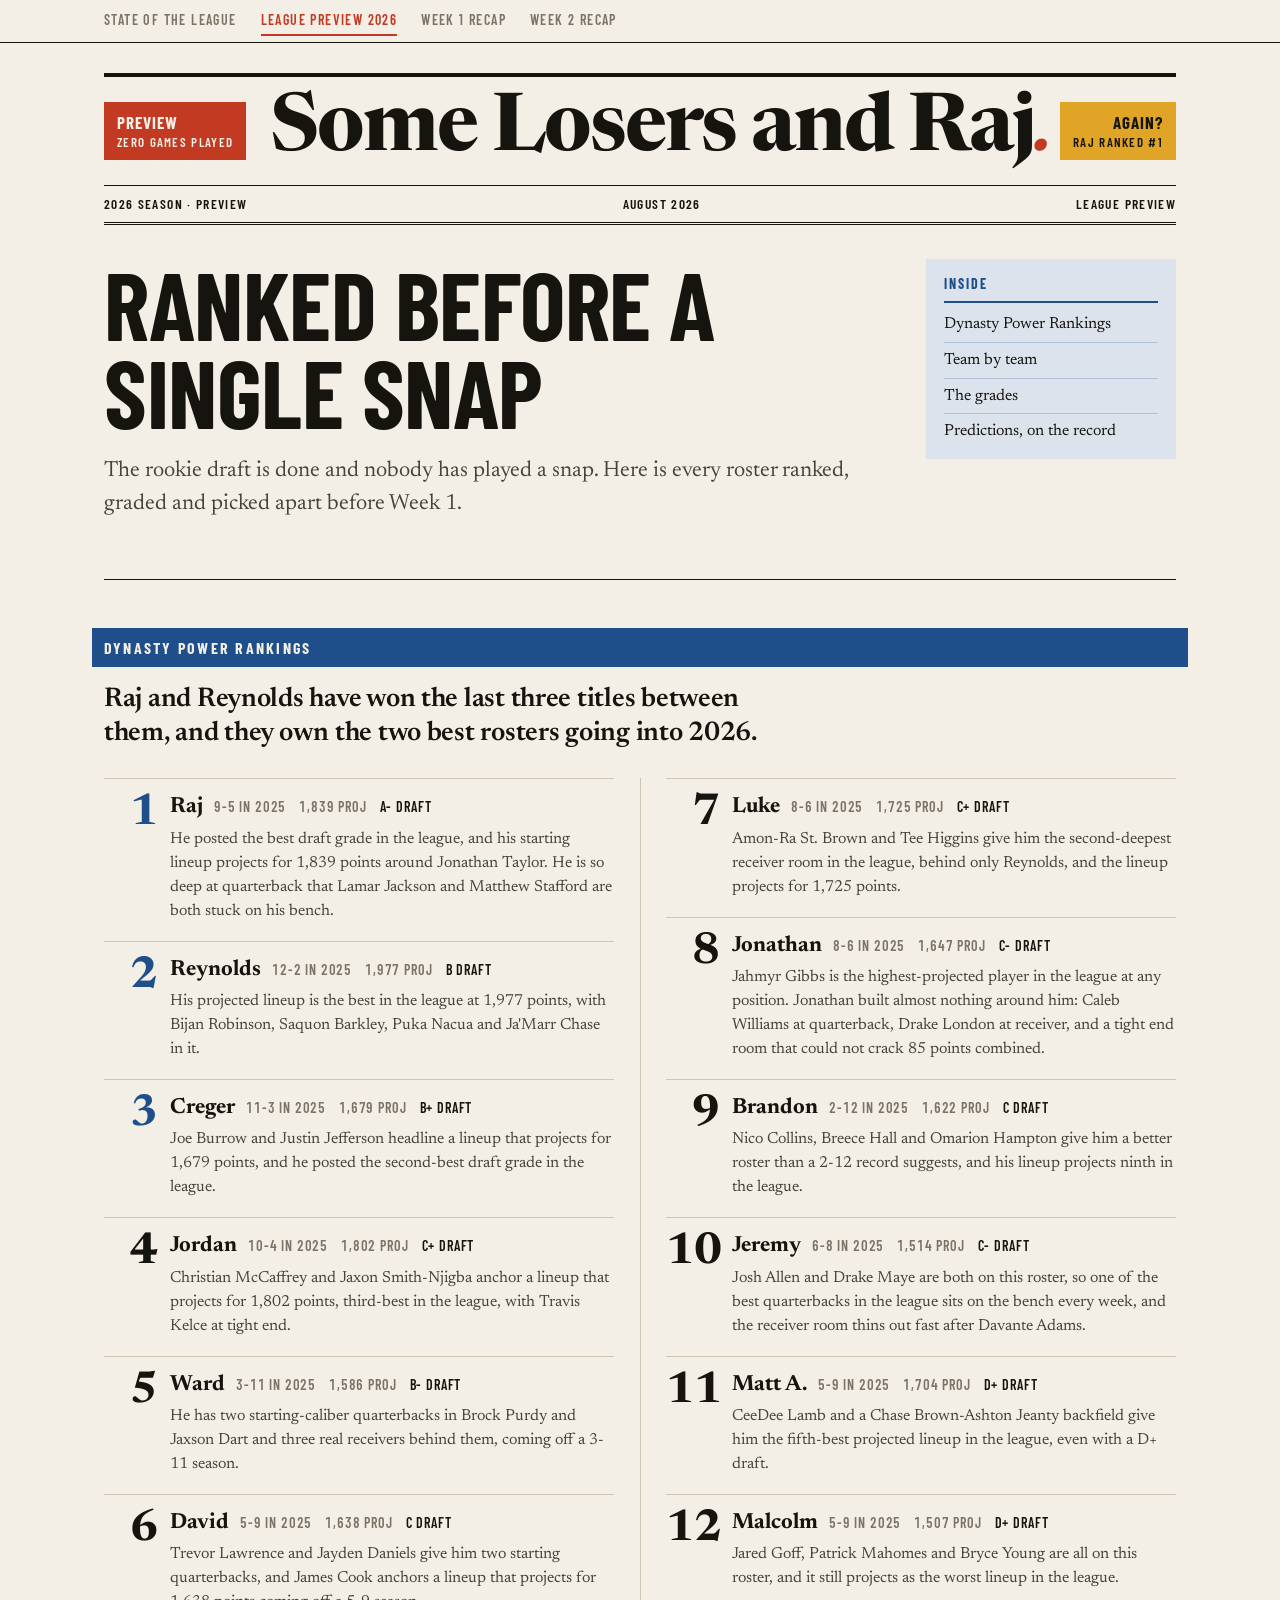
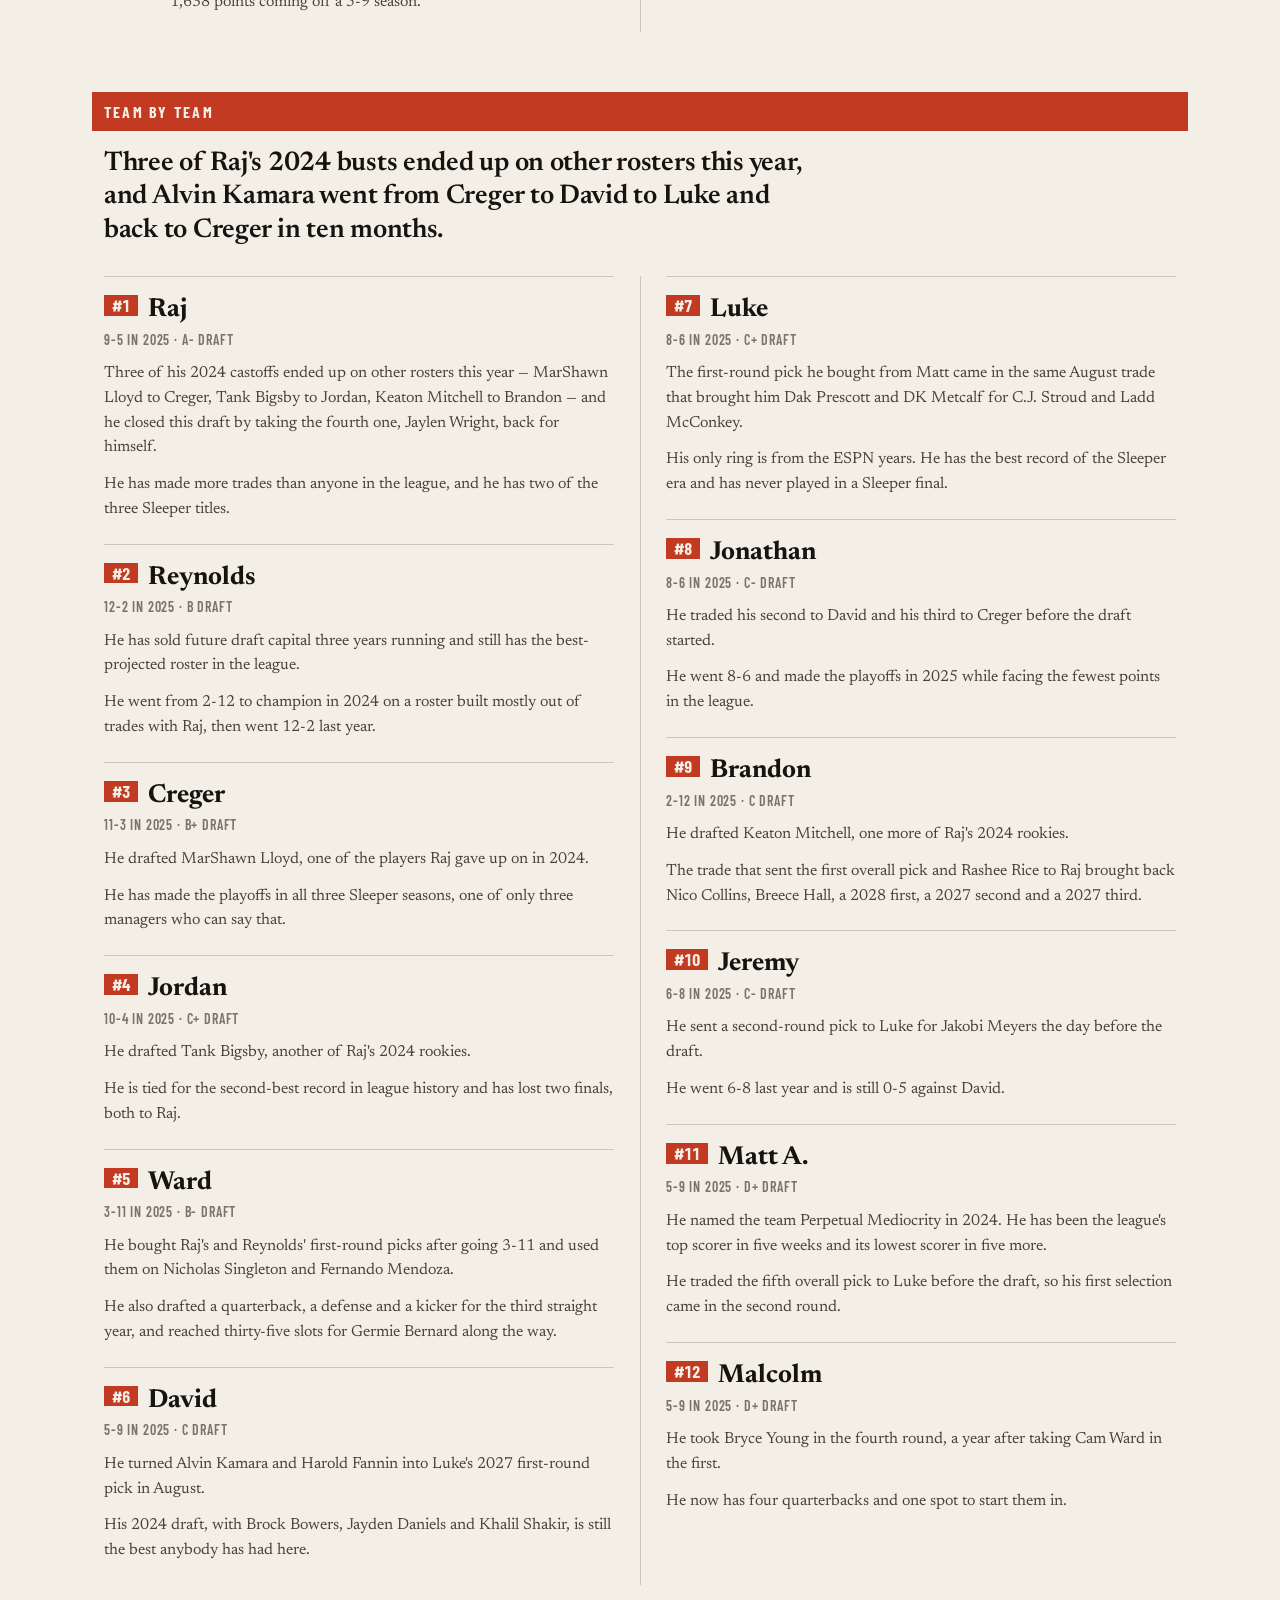
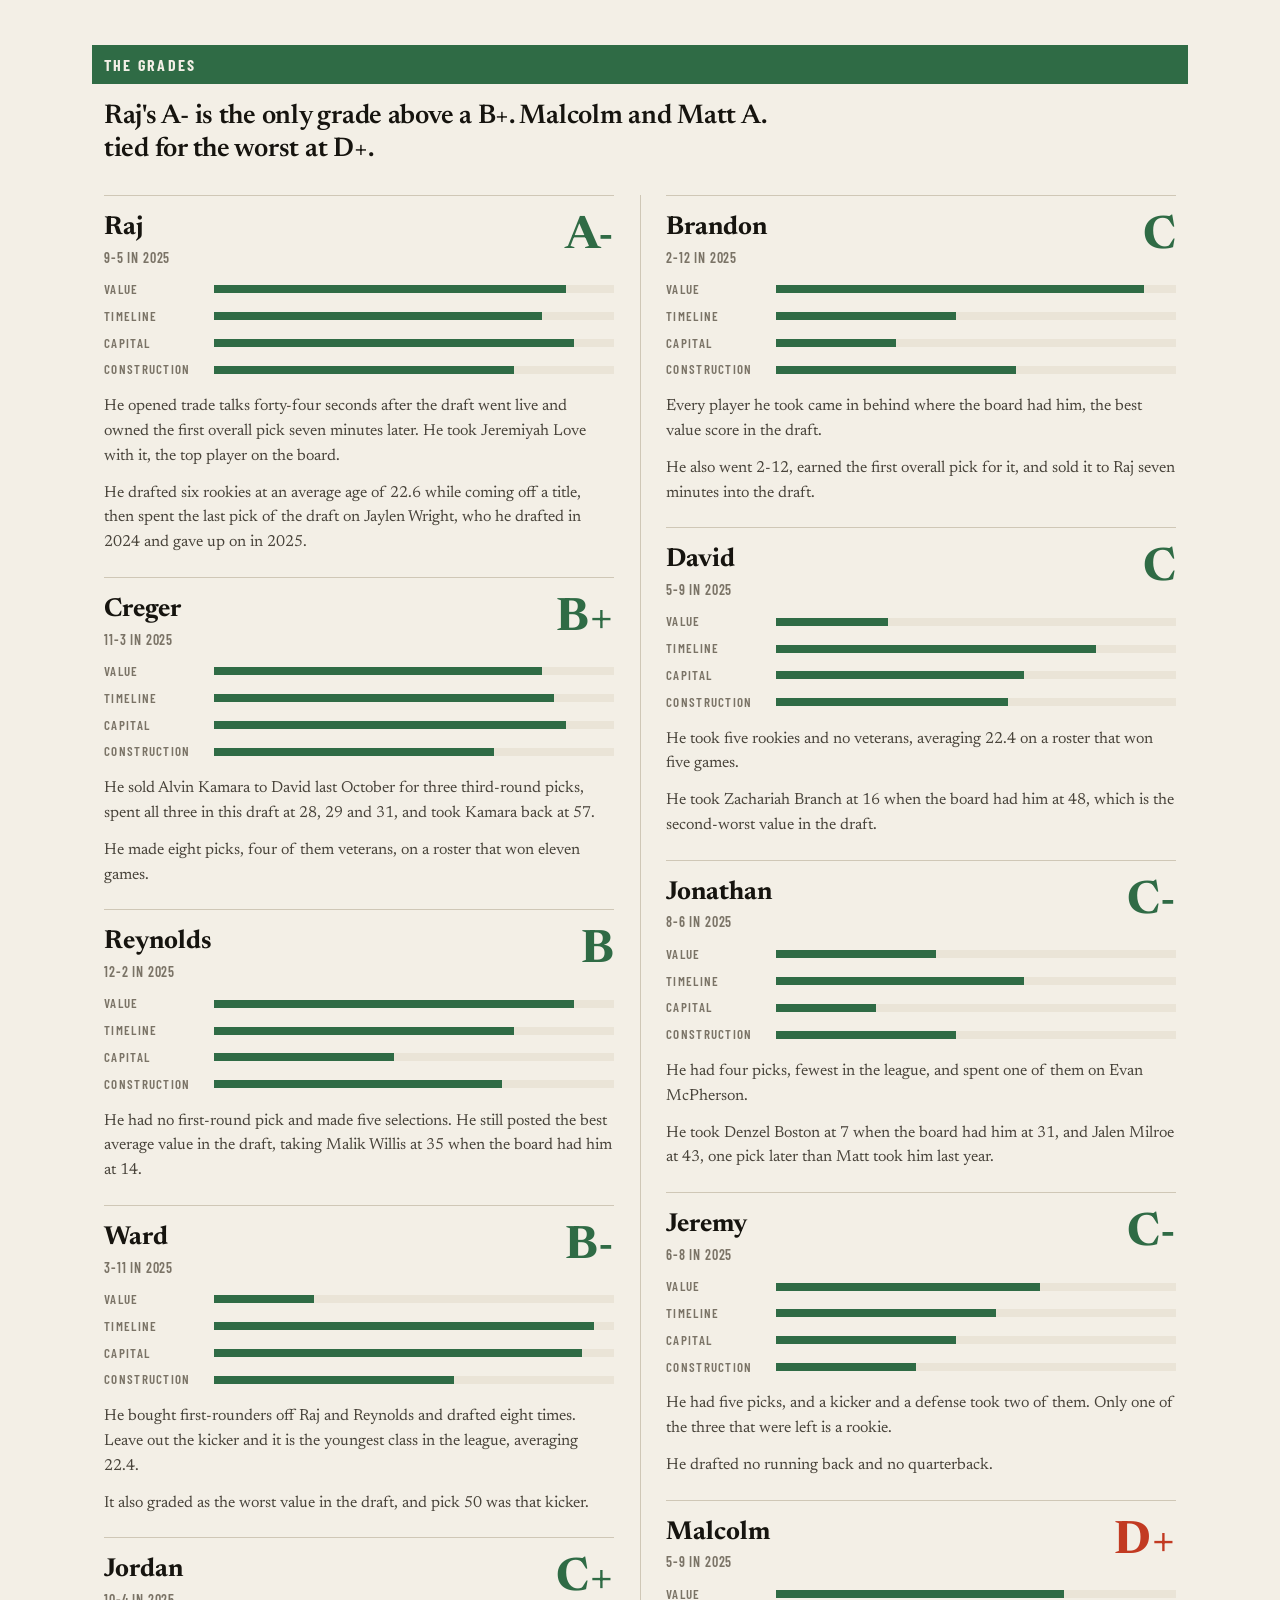
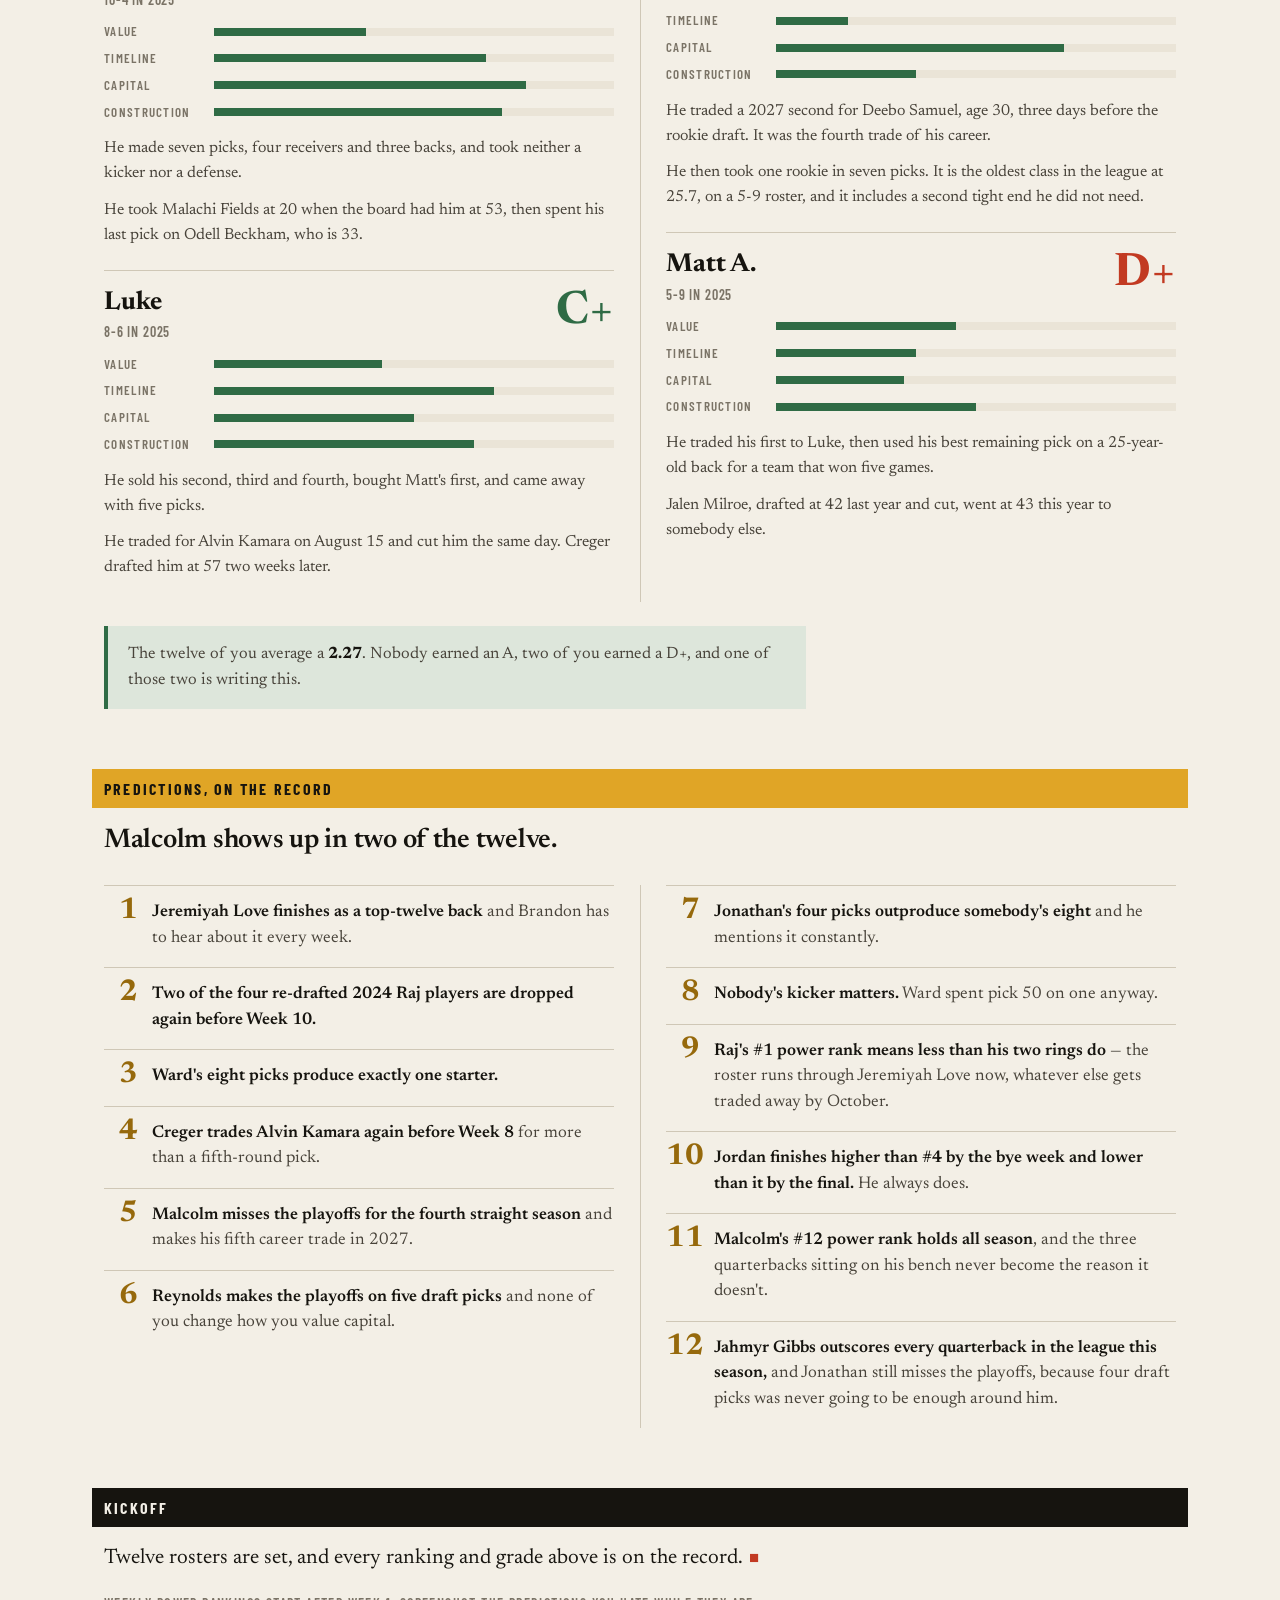
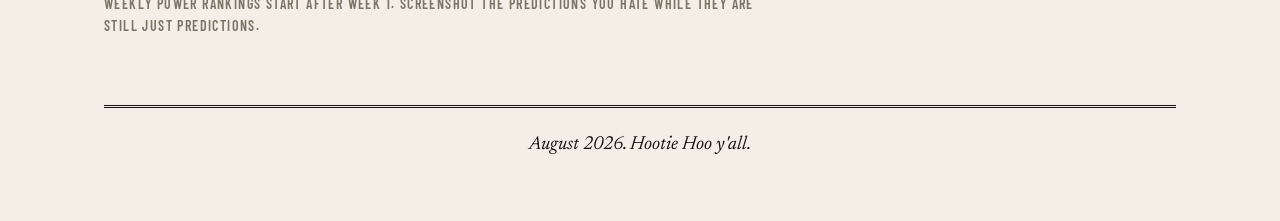
==== commit 1d6e87be: "Copy pass: cut generic and AI-sounding phrasing, fix factual errors - Remove tacked-on asides, tidy " ====
--- a/draft-2026.html
+++ b/draft-2026.html
@@ -31,8 +31,8 @@
   </div>
   <div class="banner">
     <div><h1>Ranked before a single snap</h1>
-    <p class="lede">Twelve rosters have been ranked before a single snap. The draft is over — this is what it bought you.</p>
-    <p class="lede aside">Power rankings are graded against nothing but the twelve of you, so there is nobody else to blame.</p></div>
+    <p class="lede">The rookie draft is done and nobody has played a snap. Here is every roster ranked, graded and picked apart before Week 1.</p>
+    </div>
     <nav class="inside" aria-label="In this edition">
       <h2>Inside</h2>
       <a href="#s1">Dynasty Power Rankings</a>
@@ -45,37 +45,27 @@
 <!-- ============ POWER RANKINGS ============ -->
 <section id="s1" class="c-blue"><div class="wrap">
   <div class="flag">Dynasty Power Rankings</div>
-  <p class="deck">Raj and Reynolds have combined to win three championships running, and heading into
-    2026 they also own the two best rosters in the building. The other ten of you are still drafting
-    like that is about to change.</p>
+  <p class="deck">Raj and Reynolds have won the last three titles between them, and they own the two best rosters going into 2026.</p>
   <div class="pranks">
     <div class="prank top">
       <div class="pn">1</div>
       <div class="pb">
         <div class="pname">Raj <span class="prec">9-5 in 2025</span> <span class="plu">1,839 PROJ</span> <span class="pgrade">A- DRAFT</span></div>
-        <p>He posted the best draft grade in the league, and his starting lineup projects for 1,839
-          points, built around Jonathan Taylor and a bench so deep at quarterback that Lamar Jackson and
-          Matthew Stafford are both stuck on it. He already has two Sleeper titles, and this roster
-          looks built for a third.</p>
+        <p>He posted the best draft grade in the league, and his starting lineup projects for 1,839 points around Jonathan Taylor. He is so deep at quarterback that Lamar Jackson and Matthew Stafford are both stuck on his bench.</p>
       </div>
     </div>
     <div class="prank top">
       <div class="pn">2</div>
       <div class="pb">
         <div class="pname">Reynolds <span class="prec">12-2 in 2025</span> <span class="plu">1,977 PROJ</span> <span class="pgrade">B DRAFT</span></div>
-        <p>His projected lineup is the best in the league at 1,977 points, stacked with Bijan Robinson,
-          Saquon Barkley, Puka Nacua and Ja'Marr Chase — he sold this year's picks and kept every player
-          that actually matters. Twelve wins on a five-pick draft was never about the draft.</p>
+        <p>His projected lineup is the best in the league at 1,977 points, with Bijan Robinson, Saquon Barkley, Puka Nacua and Ja'Marr Chase in it.</p>
       </div>
     </div>
     <div class="prank top">
       <div class="pn">3</div>
       <div class="pb">
         <div class="pname">Creger <span class="prec">11-3 in 2025</span> <span class="plu">1,679 PROJ</span> <span class="pgrade">B+ DRAFT</span></div>
-        <p>Joe Burrow and Justin Jefferson headline a lineup that projects for 1,679 points, and he
-          still found room to sell Alvin Kamara for three thirds and draft him back in the fifth round.
-          He has eleven wins, the second-best draft grade in the league, and a roster with no obvious
-          hole in it.</p>
+        <p>Joe Burrow and Justin Jefferson headline a lineup that projects for 1,679 points, and he posted the second-best draft grade in the league.</p>
       </div>
     </div>
     <div class="prank">
@@ -83,28 +73,21 @@
       <div class="pb">
         <div class="pname">Jordan <span class="prec">10-4 in 2025</span> <span class="plu">1,802 PROJ</span> <span class="pgrade">C+ DRAFT</span></div>
         <p>Christian McCaffrey and Jaxon Smith-Njigba anchor a lineup that projects for 1,802 points,
-          third-best in the league, with Travis Kelce as the only tight end worth starting. The record
-          is elite, the draft grade is not, and the roster somehow makes both of those true at once.</p>
+          third-best in the league, with Travis Kelce at tight end.</p>
       </div>
     </div>
     <div class="prank">
       <div class="pn">5</div>
       <div class="pb">
         <div class="pname">Ward <span class="prec">3-11 in 2025</span> <span class="plu">1,586 PROJ</span> <span class="pgrade">B- DRAFT</span></div>
-        <p>He has two starting-caliber quarterbacks in Brock Purdy and Jaxson Dart and three real
-          receivers behind them, and the lineup projects competitively even before the draft grade and
-          the youngest roster in the league get counted. The rebuild is finally showing up somewhere
-          other than the standings.</p>
+        <p>He has two starting-caliber quarterbacks in Brock Purdy and Jaxson Dart and three real receivers behind them, coming off a 3-11 season.</p>
       </div>
     </div>
     <div class="prank">
       <div class="pn">6</div>
       <div class="pb">
         <div class="pname">David <span class="prec">5-9 in 2025</span> <span class="plu">1,638 PROJ</span> <span class="pgrade">C DRAFT</span></div>
-        <p>Trevor Lawrence and Jayden Daniels give him two real starting quarterbacks, and James Cook
-          anchors a lineup that projects for 1,638 points despite the five-win season that produced it.
-          The rebuild drafted correctly, and the roster is already ahead of where the record says it
-          should be.</p>
+        <p>Trevor Lawrence and Jayden Daniels give him two starting quarterbacks, and James Cook anchors a lineup that projects for 1,638 points coming off a 5-9 season.</p>
       </div>
     </div>
     <div class="prank">
@@ -112,18 +95,14 @@
       <div class="pb">
         <div class="pname">Luke <span class="prec">8-6 in 2025</span> <span class="plu">1,725 PROJ</span> <span class="pgrade">C+ DRAFT</span></div>
         <p>Amon-Ra St. Brown and Tee Higgins give him the second-deepest receiver room in the league,
-          behind only Reynolds, and the lineup still projects for 1,725 points on a team that has no
-          Sleeper ring to show for any of it. The best regular season record in league history keeps
-          finding new ways to mean nothing in December.</p>
+          behind only Reynolds, and the lineup projects for 1,725 points.</p>
       </div>
     </div>
     <div class="prank">
       <div class="pn">8</div>
       <div class="pb">
         <div class="pname">Jonathan <span class="prec">8-6 in 2025</span> <span class="plu">1,647 PROJ</span> <span class="pgrade">C- DRAFT</span></div>
-        <p>Jahmyr Gibbs projects for more points than every quarterback in the league, every other
-          running back, and everyone else too — the single highest-projected player at any position, on
-          any roster. Jonathan built almost nothing around him: Caleb Williams at quarterback, Drake
+        <p>Jahmyr Gibbs is the highest-projected player in the league at any position. Jonathan built almost nothing around him: Caleb Williams at quarterback, Drake
           London at receiver, and a tight end room that could not crack 85 points combined.</p>
       </div>
     </div>
@@ -131,114 +110,98 @@
       <div class="pn">9</div>
       <div class="pb">
         <div class="pname">Brandon <span class="prec">2-12 in 2025</span> <span class="plu">1,622 PROJ</span> <span class="pgrade">C DRAFT</span></div>
-        <p>Nico Collins and a two-deep at running back in Breece Hall and Omarion Hampton give him more
-          roster than a 2-12 season usually buys. He sold the first overall pick seven minutes into the
-          draft and still climbed three spots on talent alone.</p>
+        <p>Nico Collins, Breece Hall and Omarion Hampton give him a better roster than a 2-12 record suggests, and his lineup projects ninth in the league.</p>
       </div>
     </div>
     <div class="prank bot">
       <div class="pn">10</div>
       <div class="pb">
         <div class="pname">Jeremy <span class="prec">6-8 in 2025</span> <span class="plu">1,514 PROJ</span> <span class="pgrade">C- DRAFT</span></div>
-        <p>Josh Allen and Drake Maye are both on this roster, which means one of the league's best
-          quarterbacks is stuck on his bench behind an even better one, while the receiver room behind
-          Davante Adams thins out fast. Two elite quarterbacks and one starting lineup is not a plan; it
-          is a hoarding problem.</p>
+        <p>Josh Allen and Drake Maye are both on this roster, so one of the best quarterbacks in the league sits on the bench every week, and the receiver room thins out fast after Davante Adams.</p>
       </div>
     </div>
     <div class="prank bot">
       <div class="pn">11</div>
       <div class="pb">
         <div class="pname">Matt A. <span class="prec">5-9 in 2025</span> <span class="plu">1,704 PROJ</span> <span class="pgrade">D+ DRAFT</span></div>
-        <p>CeeDee Lamb and a Chase Brown-Ashton Jeanty backfield give him a lineup that projects better
-          than seven other teams in the league, despite the worst draft grade this side of Malcolm. The
-          roster is better than the grade and better than the record — somebody just has to find a way
-          to use it.</p>
+        <p>CeeDee Lamb and a Chase Brown-Ashton Jeanty backfield give him the fifth-best projected lineup in the league, even with a D+ draft.</p>
       </div>
     </div>
     <div class="prank bot">
       <div class="pn">12</div>
       <div class="pb">
         <div class="pname">Malcolm <span class="prec">5-9 in 2025</span> <span class="plu">1,507 PROJ</span> <span class="pgrade">D+ DRAFT</span></div>
-        <p>Jared Goff, Patrick Mahomes and Bryce Young are all on this roster — three real quarterbacks
-          fighting for one starting lineup — and it is still the worst projected lineup in the league.
-          The oldest roster in the league is also the least productive one, and the quarterback room is
-          not the part that needed depth.</p>
-      </div>
-    </div>
-  </div>
-  <div class="note">
-    Three teams move up once the lineup counts: Raj from third to first, Brandon from last to ninth,
-    and Ward from seventh to fifth. Six teams slide and three hold exactly where they were — a great
-    draft grade or a great 2025 record turns out to mean less than an actual healthy roster.
-  </div>
+        <p>Jared Goff, Patrick Mahomes and Bryce Young are all on this roster, and it still projects as the worst lineup in the league.</p>
+      </div>
+    </div>
+  </div>
+  
 </div></section>
 
 <!-- ============ TEAM BY TEAM ============ -->
 <section id="s2" class="c-red"><div class="wrap">
   <div class="flag">Team by team</div>
-  <p class="deck">Three of Raj's 2024 busts ended up on other rosters this year, and Alvin Kamara
-    changed hands three times in ten months without settling anywhere.</p>
+  <p class="deck">Three of Raj's 2024 busts ended up on other rosters this year, and Alvin Kamara went from Creger to David to Luke and back to Creger in ten months.</p>
   <div class="teams">
 <div class="gcard hi">
 <div class="ghd"><div><div class="gname"><span class="trank">#1</span>Raj</div><div class="grec">9-5 in 2025 · A- draft</div></div></div>
 <p>Three of his 2024 castoffs ended up on other rosters this year — MarShawn Lloyd to Creger, Tank Bigsby to Jordan, Keaton Mitchell to Brandon — and he closed this draft by taking the fourth one, Jaylen Wright, back for himself.</p>
-<p>The empire runs on buying, selling and occasionally re-buying its own mistakes, and it keeps winning anyway. Nobody else in this league has figured out how to turn their own draft busts into someone else's headache and still come out ahead twice.</p>
+<p>He has made more trades than anyone in the league, and he has two of the three Sleeper titles.</p>
 </div>
 <div class="gcard hi">
 <div class="ghd"><div><div class="gname"><span class="trank">#2</span>Reynolds</div><div class="grec">12-2 in 2025 · B draft</div></div></div>
-<p>He has sold future draft capital three years running and still has the best-projected roster in the league, which is either generational team management or a bill that has not come due yet.</p>
-<p>Selling picks and winning is supposed to catch up with somebody eventually. It has not caught up with him yet, and nothing here suggests this is the year it starts.</p>
+<p>He has sold future draft capital three years running and still has the best-projected roster in the league.</p>
+<p>He went from 2-12 to champion in 2024 on a roster built mostly out of trades with Raj, then went 12-2 last year.</p>
 </div>
 <div class="gcard hi">
 <div class="ghd"><div><div class="gname"><span class="trank">#3</span>Creger</div><div class="grec">11-3 in 2025 · B+ draft</div></div></div>
-<p>He also picked up MarShawn Lloyd, one of the players Raj gave up on in 2024 — Raj's castoffs keep finding better homes than Raj found for them.</p>
-<p>He has eleven wins, eight picks, four of them veterans, and a roster built to win now instead of later. Finding value in somebody else's mistake is apparently just how he operates.</p>
+<p>He drafted MarShawn Lloyd, one of the players Raj gave up on in 2024.</p>
+<p>He has made the playoffs in all three Sleeper seasons, one of only three managers who can say that.</p>
 </div>
 <div class="gcard ">
 <div class="ghd"><div><div class="gname"><span class="trank">#4</span>Jordan</div><div class="grec">10-4 in 2025 · C+ draft</div></div></div>
-<p>He also took Tank Bigsby, one of Raj's discarded 2024 rookies, closing a loop that now runs through three different rosters.</p>
-<p>The roster is good; the patience is worse than the record suggests he can afford. He has the second-best record in league history, and he still can't leave a receiver on the board.</p>
+<p>He drafted Tank Bigsby, another of Raj's 2024 rookies.</p>
+<p>He is tied for the second-best record in league history and has lost two finals, both to Raj.</p>
 </div>
 <div class="gcard ">
 <div class="ghd"><div><div class="gname"><span class="trank">#5</span>Ward</div><div class="grec">3-11 in 2025 · B- draft</div></div></div>
-<p>He bought first-round picks off Raj and Reynolds and built the youngest roster in the league around them, for a team that just went 3-11 — which is exactly the plan a 3-11 team should be running.</p>
-<p>He also drafted a quarterback, a defense and a kicker for the third straight year, and reached thirty-five slots for Germie Bernard along the way. The plan is exactly right; the habits underneath it have not changed at all.</p>
+<p>He bought Raj's and Reynolds' first-round picks after going 3-11 and used them on Nicholas Singleton and Fernando Mendoza.</p>
+<p>He also drafted a quarterback, a defense and a kicker for the third straight year, and reached thirty-five slots for Germie Bernard along the way.</p>
 </div>
 <div class="gcard ">
 <div class="ghd"><div><div class="gname"><span class="trank">#6</span>David</div><div class="grec">5-9 in 2025 · C draft</div></div></div>
-<p>He built five rookies and no veterans on a roster that won five games last year, the textbook rebuild move.</p>
-<p>He also owned Alvin Kamara for four days this August, the middle stop between Creger selling him and Luke giving him back. Somewhere between correct roster theory and Kamara changing hands three times in a month, this team is still trying to figure out which one it actually is.</p>
+<p>He turned Alvin Kamara and Harold Fannin into Luke's 2027 first-round pick in August.</p>
+<p>His 2024 draft, with Brock Bowers, Jayden Daniels and Khalil Shakir, is still the best anybody has had here.</p>
 </div>
 <div class="gcard ">
 <div class="ghd"><div><div class="gname"><span class="trank">#7</span>Luke</div><div class="grec">8-6 in 2025 · C+ draft</div></div></div>
-<p>Five picks were left after he sold his second, third and fourth, and bought Matt's first — a thin return for a manager who has never needed volume to be good.</p>
-<p>The only ring in his trophy case is from the ESPN years, and this league has never fully agreed to count it. Everything since has been the same story: excellent record, empty hands.</p>
+<p>The first-round pick he bought from Matt came in the same August trade that brought him Dak Prescott and DK Metcalf for C.J. Stroud and Ladd McConkey.</p>
+<p>His only ring is from the ESPN years. He has the best record of the Sleeper era and has never played in a Sleeper final.</p>
 </div>
 <div class="gcard ">
 <div class="ghd"><div><div class="gname"><span class="trank">#8</span>Jonathan</div><div class="grec">8-6 in 2025 · C- draft</div></div></div>
-<p>He traded his second to David and his third to Creger before the draft even started, which is one way to explain how he ended up with the fewest picks in the league.</p>
-<p>He made the playoffs in 2025 on the back of a defense that gave up the fewest points in the league, and this draft did not add anything to build on it.</p>
+<p>He traded his second to David and his third to Creger before the draft started.</p>
+<p>He went 8-6 and made the playoffs in 2025 while facing the fewest points in the league.</p>
 </div>
 <div class="gcard ">
 <div class="ghd"><div><div class="gname"><span class="trank">#9</span>Brandon</div><div class="grec">2-12 in 2025 · C draft</div></div></div>
-<p>He also picked up Keaton Mitchell, another name off Raj's 2024 discard pile — the fourth different roster this year to go shopping in Raj's trash.</p>
-<p>Selling the top overall pick also bought him a 2028 first, a 2027 second and a 2027 third to go with the players he kept. The worst season in the league somehow ended with more future capital than most of the teams that beat him.</p>
+<p>He drafted Keaton Mitchell, one more of Raj's 2024 rookies.</p>
+<p>The trade that sent the first overall pick and Rashee Rice to Raj brought back Nico Collins, Breece Hall, a 2028 first, a 2027 second and a 2027 third.</p>
 </div>
 <div class="gcard lo">
 <div class="ghd"><div><div class="gname"><span class="trank">#10</span>Jeremy</div><div class="grec">6-8 in 2025 · C- draft</div></div></div>
-<p>He drafted no running back and no quarterback. A kicker and a defense ate two of his five picks, and the three players left include exactly one rookie.</p>
-<p>There is no timeline here to evaluate, because there is no plan. A 6-8 team needs a direction, and this draft did not pick one.</p>
+<p>He sent a second-round pick to Luke for Jakobi Meyers the day before the draft.</p>
+<p>He went 6-8 last year and is still 0-5 against David.</p>
 </div>
 <div class="gcard lo">
 <div class="ghd"><div><div class="gname"><span class="trank">#11</span>Matt A.</div><div class="grec">5-9 in 2025 · D+ draft</div></div></div>
-<p>He named the team Perpetual Mediocrity in 2024, and every season since has doubled as research into whether that name undersells him.</p>
-<p>Five wins and a draft grade to match — the trademark is holding up fine without any help from him trying.</p>
+<p>He named the team Perpetual Mediocrity in 2024. He has been the league's top scorer in five weeks and its lowest scorer in five more.</p>
+<p>He traded the fifth overall pick to Luke before the draft, so his first selection came in the second round.</p>
 </div>
 <div class="gcard lo">
 <div class="ghd"><div><div class="gname"><span class="trank">#12</span>Malcolm</div><div class="grec">5-9 in 2025 · D+ draft</div></div></div>
-<p>He traded a 2027 second for Deebo Samuel, age 30, three days before a rookie draft — the fourth trade of his career in four years — then drafted exactly one rookie in seven picks.</p>
-<p>He also took a quarterback in the fourth round, a year after taking one in the first round, which is the only sign of growth on this card. The oldest roster in the league did not get here by accident.</p>
+<p>He took Bryce Young in the fourth round, a year after taking Cam Ward in the first.</p>
+<p>He now has four quarterbacks and one spot to start them in.</p>
 </div>
   </div>
 </div></section>
@@ -246,8 +209,7 @@
 <!-- ============ GRADES ============ -->
 <section id="s3" class="c-green"><div class="wrap">
   <div class="flag">The grades</div>
-  <p class="deck">Raj's A- is the only grade above a B+ in the entire league. Malcolm and Matt A. are
-    tied for the worst, and neither one is thrilled about it.</p>
+  <p class="deck">Raj's A- is the only grade above a B+. Malcolm and Matt A. tied for the worst at D+.</p>
   <div class="grades">
 <div class="gcard hi">
 <div class="ghd"><div><div class="gname">Raj</div><div class="grec">9-5 in 2025</div></div><div class="gletter">A-</div></div>
@@ -257,7 +219,7 @@
 <div class="ax"><span class="axl">Capital</span><span class="axb"><i style="width:90%"></i></span></div>
 <div class="ax"><span class="axl">Construction</span><span class="axb"><i style="width:75%"></i></span></div>
 </div>
-<p>Opened trade talks forty-four seconds after the draft went live and owned the first overall pick seven minutes later. Took Jeremiyah Love with it, the top player on the board.</p>
+<p>He opened trade talks forty-four seconds after the draft went live and owned the first overall pick seven minutes later. He took Jeremiyah Love with it, the top player on the board.</p>
 <p>He drafted six rookies at an average age of 22.6 while coming off a title, then spent the last pick of the draft on Jaylen Wright, who he drafted in 2024 and gave up on in 2025.</p>
 </div>
 <div class="gcard hi">
@@ -268,7 +230,7 @@
 <div class="ax"><span class="axl">Capital</span><span class="axb"><i style="width:88%"></i></span></div>
 <div class="ax"><span class="axl">Construction</span><span class="axb"><i style="width:70%"></i></span></div>
 </div>
-<p>Sold Alvin Kamara last October for three third-round picks. Spent all three in this draft, at 28, 29 and 31. Took Kamara back at 57.</p>
+<p>He sold Alvin Kamara to David last October for three third-round picks, spent all three in this draft at 28, 29 and 31, and took Kamara back at 57.</p>
 <p>He made eight picks, four of them veterans, on a roster that won eleven games.</p>
 </div>
 <div class="gcard ">
@@ -279,8 +241,8 @@
 <div class="ax"><span class="axl">Capital</span><span class="axb"><i style="width:45%"></i></span></div>
 <div class="ax"><span class="axl">Construction</span><span class="axb"><i style="width:72%"></i></span></div>
 </div>
-<p>Five picks, because he sold the rest again. He still posted the best average value in the draft, taking Malik Willis at 35 when the board had him at 14.</p>
-<p>He won twelve games and drafted five times.</p>
+<p>He had no first-round pick and made five selections. He still posted the best average value in the draft, taking Malik Willis at 35 when the board had him at 14.</p>
+
 </div>
 <div class="gcard ">
 <div class="ghd"><div><div class="gname">Ward</div><div class="grec">3-11 in 2025</div></div><div class="gletter">B-</div></div>
@@ -290,8 +252,8 @@
 <div class="ax"><span class="axl">Capital</span><span class="axb"><i style="width:92%"></i></span></div>
 <div class="ax"><span class="axl">Construction</span><span class="axb"><i style="width:60%"></i></span></div>
 </div>
-<p>Bought first-rounders off Raj and Reynolds, drafted eight players, and not one of them is older than 23. It is the youngest class in the league at 21.8.</p>
-<p>Also the worst value score in the draft, and pick 50 went to a kicker.</p>
+<p>He bought first-rounders off Raj and Reynolds and drafted eight times. Leave out the kicker and it is the youngest class in the league, averaging 22.4.</p>
+<p>It also graded as the worst value in the draft, and pick 50 was that kicker.</p>
 </div>
 <div class="gcard ">
 <div class="ghd"><div><div class="gname">Jordan</div><div class="grec">10-4 in 2025</div></div><div class="gletter">C+</div></div>
@@ -312,8 +274,8 @@
 <div class="ax"><span class="axl">Capital</span><span class="axb"><i style="width:50%"></i></span></div>
 <div class="ax"><span class="axl">Construction</span><span class="axb"><i style="width:65%"></i></span></div>
 </div>
-<p>Sold his second, third and fourth, bought Matt&#x27;s first, and left with five players.</p>
-<p>Traded for Alvin Kamara on August 15 and did not keep him sixteen days later. Creger drafted him at 57.</p>
+<p>He sold his second, third and fourth, bought Matt's first, and came away with five picks.</p>
+<p>He traded for Alvin Kamara on August 15 and cut him the same day. Creger drafted him at 57 two weeks later.</p>
 </div>
 <div class="gcard ">
 <div class="ghd"><div><div class="gname">Brandon</div><div class="grec">2-12 in 2025</div></div><div class="gletter">C</div></div>
@@ -367,7 +329,7 @@
 <div class="ax"><span class="axl">Capital</span><span class="axb"><i style="width:72%"></i></span></div>
 <div class="ax"><span class="axl">Construction</span><span class="axb"><i style="width:35%"></i></span></div>
 </div>
-<p>Traded a 2027 second for Deebo Samuel, age 30, three days before a rookie draft. It was the fourth trade of his career in four years.</p>
+<p>He traded a 2027 second for Deebo Samuel, age 30, three days before the rookie draft. It was the fourth trade of his career.</p>
 <p>He then took one rookie in seven picks. It is the oldest class in the league at 25.7, on a 5-9 roster, and it includes a second tight end he did not need.</p>
 </div>
 <div class="gcard lo">
@@ -378,7 +340,7 @@
 <div class="ax"><span class="axl">Capital</span><span class="axb"><i style="width:32%"></i></span></div>
 <div class="ax"><span class="axl">Construction</span><span class="axb"><i style="width:50%"></i></span></div>
 </div>
-<p>Traded his first to Luke, then used his best remaining pick on a 25-year-old back for a team that won five games.</p>
+<p>He traded his first to Luke, then used his best remaining pick on a 25-year-old back for a team that won five games.</p>
 <p>Jalen Milroe, drafted at 42 last year and cut, went at 43 this year to somebody else.</p>
 </div>
   </div>
@@ -390,7 +352,7 @@
 <!-- ============ PREDICTIONS ============ -->
 <section id="s4" class="c-gold"><div class="wrap">
   <div class="flag">Predictions, on the record</div>
-  <p class="deck">Malcolm shows up twice below, and neither mention is good news for him.</p>
+  <p class="deck">Malcolm shows up in two of the twelve.</p>
   <div class="preds">
     <div class="pred"><b>Jeremiyah Love finishes as a top-twelve back</b> and Brandon has to hear
       about it every week.</div>
@@ -421,9 +383,7 @@
 <!-- ============ KICKOFF ============ -->
 <section id="s5"><div class="wrap">
   <div class="flag">Kickoff</div>
-  <p class="close">Twelve rosters are set. One power ranking is on record. None
-    of it has been tested against another human being yet, which is the only thing that makes any
-    of this fun.</p>
+  <p class="close">Twelve rosters are set, and every ranking and grade above is on the record.</p>
   <p class="next">Weekly power rankings start after Week 1. Screenshot the predictions you hate while they are
     still just predictions.</p>
 </div></section>
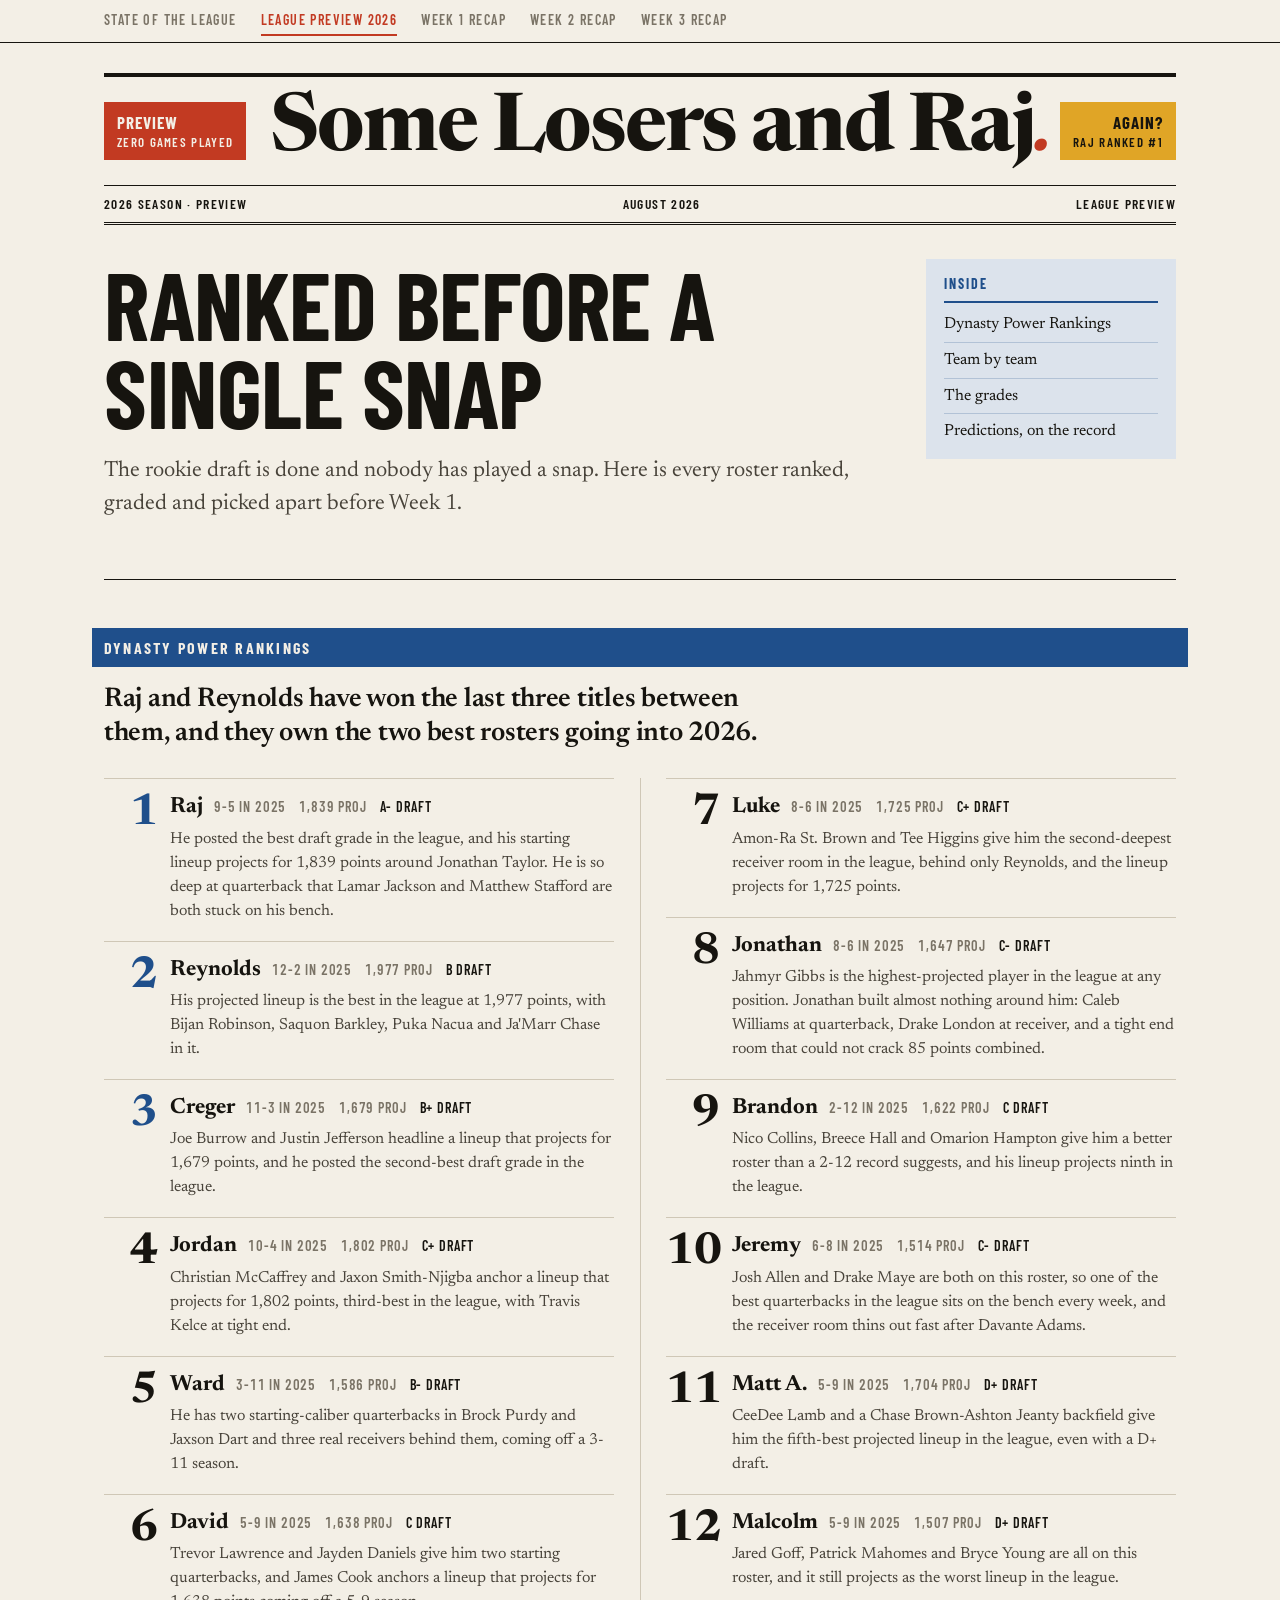
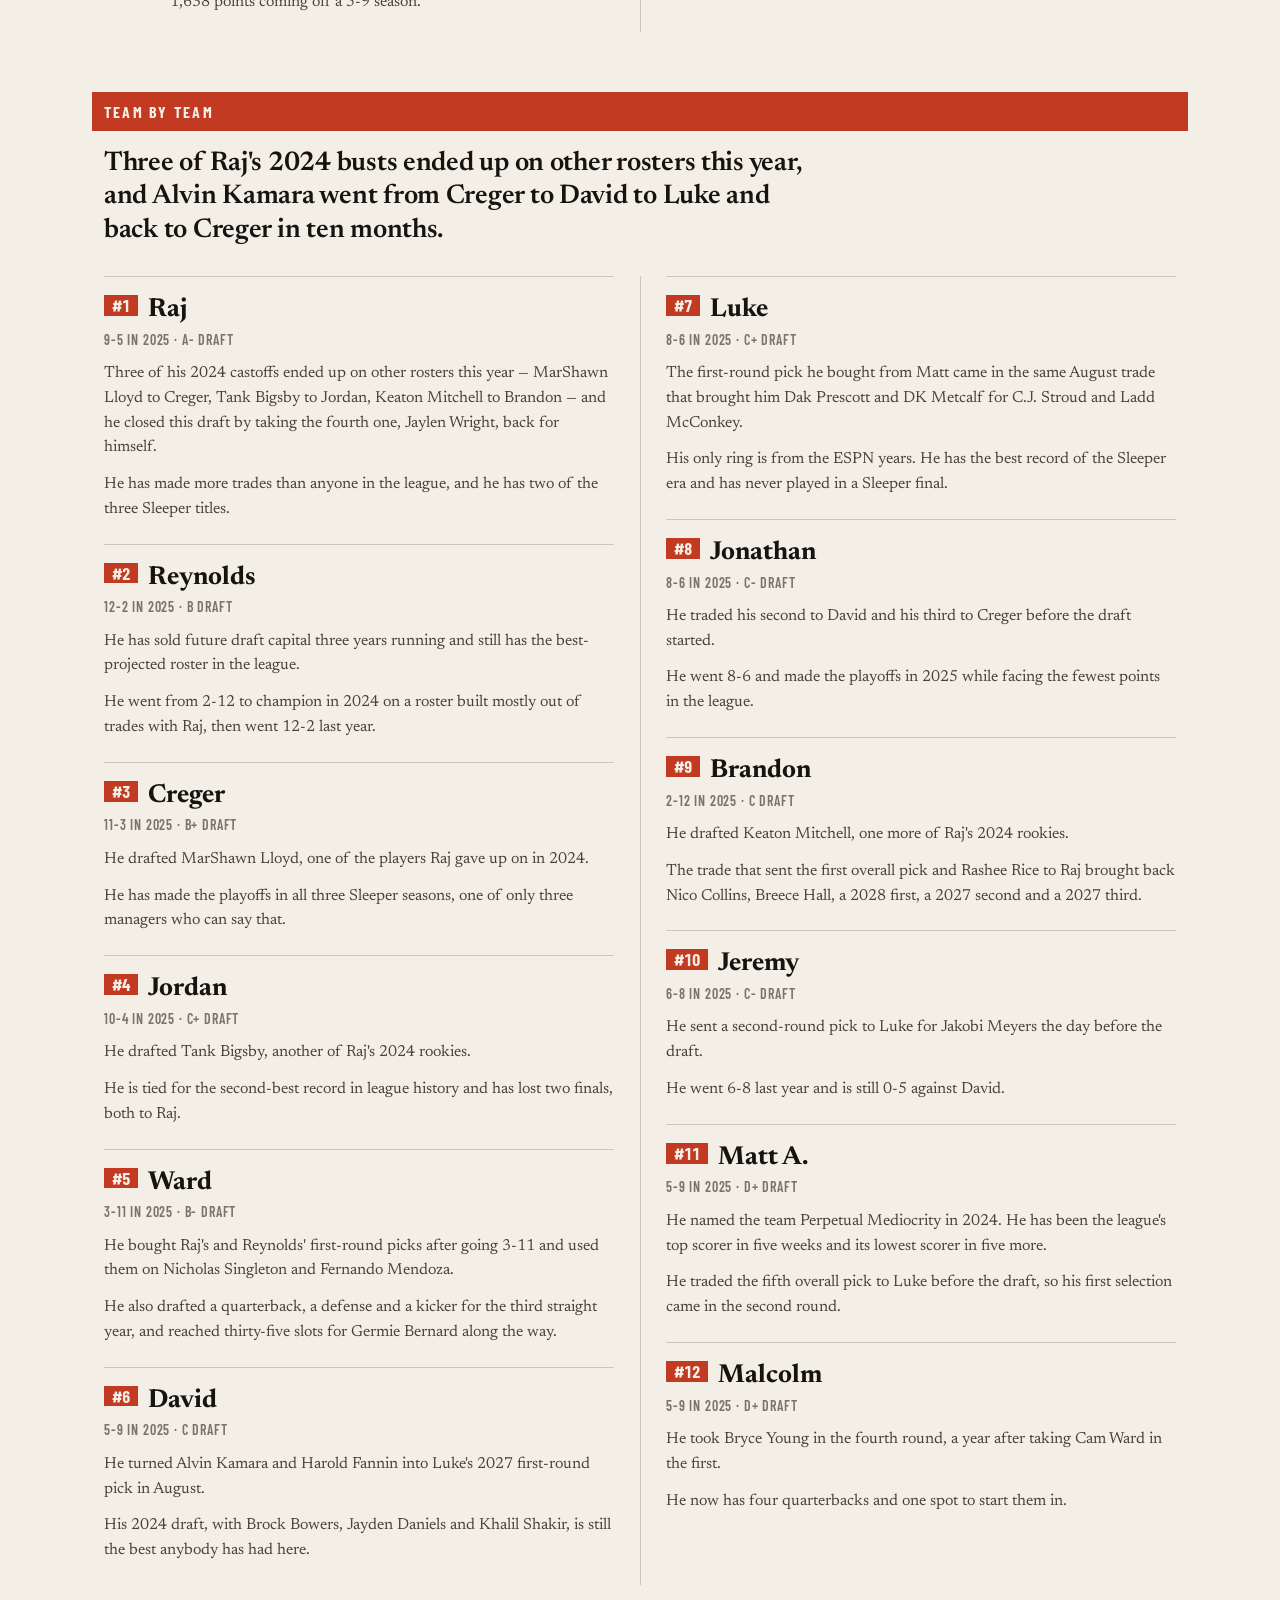
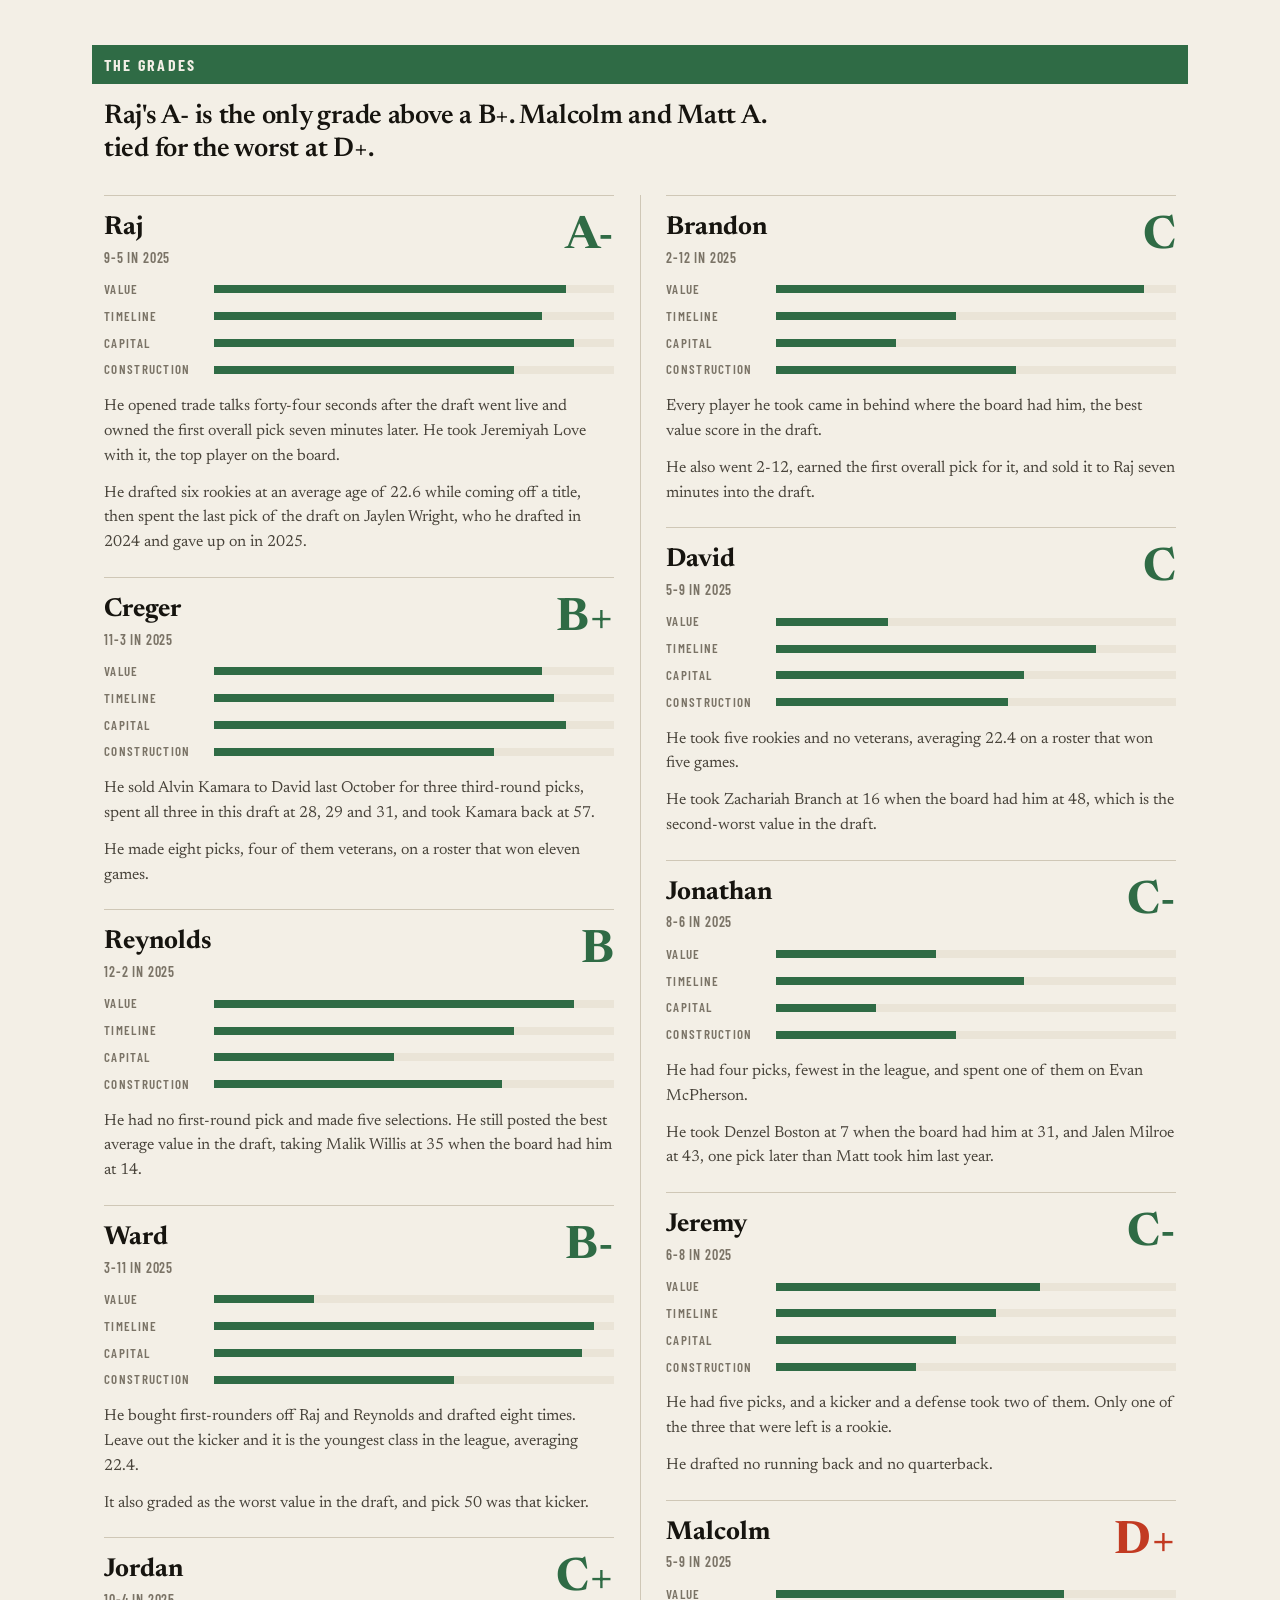
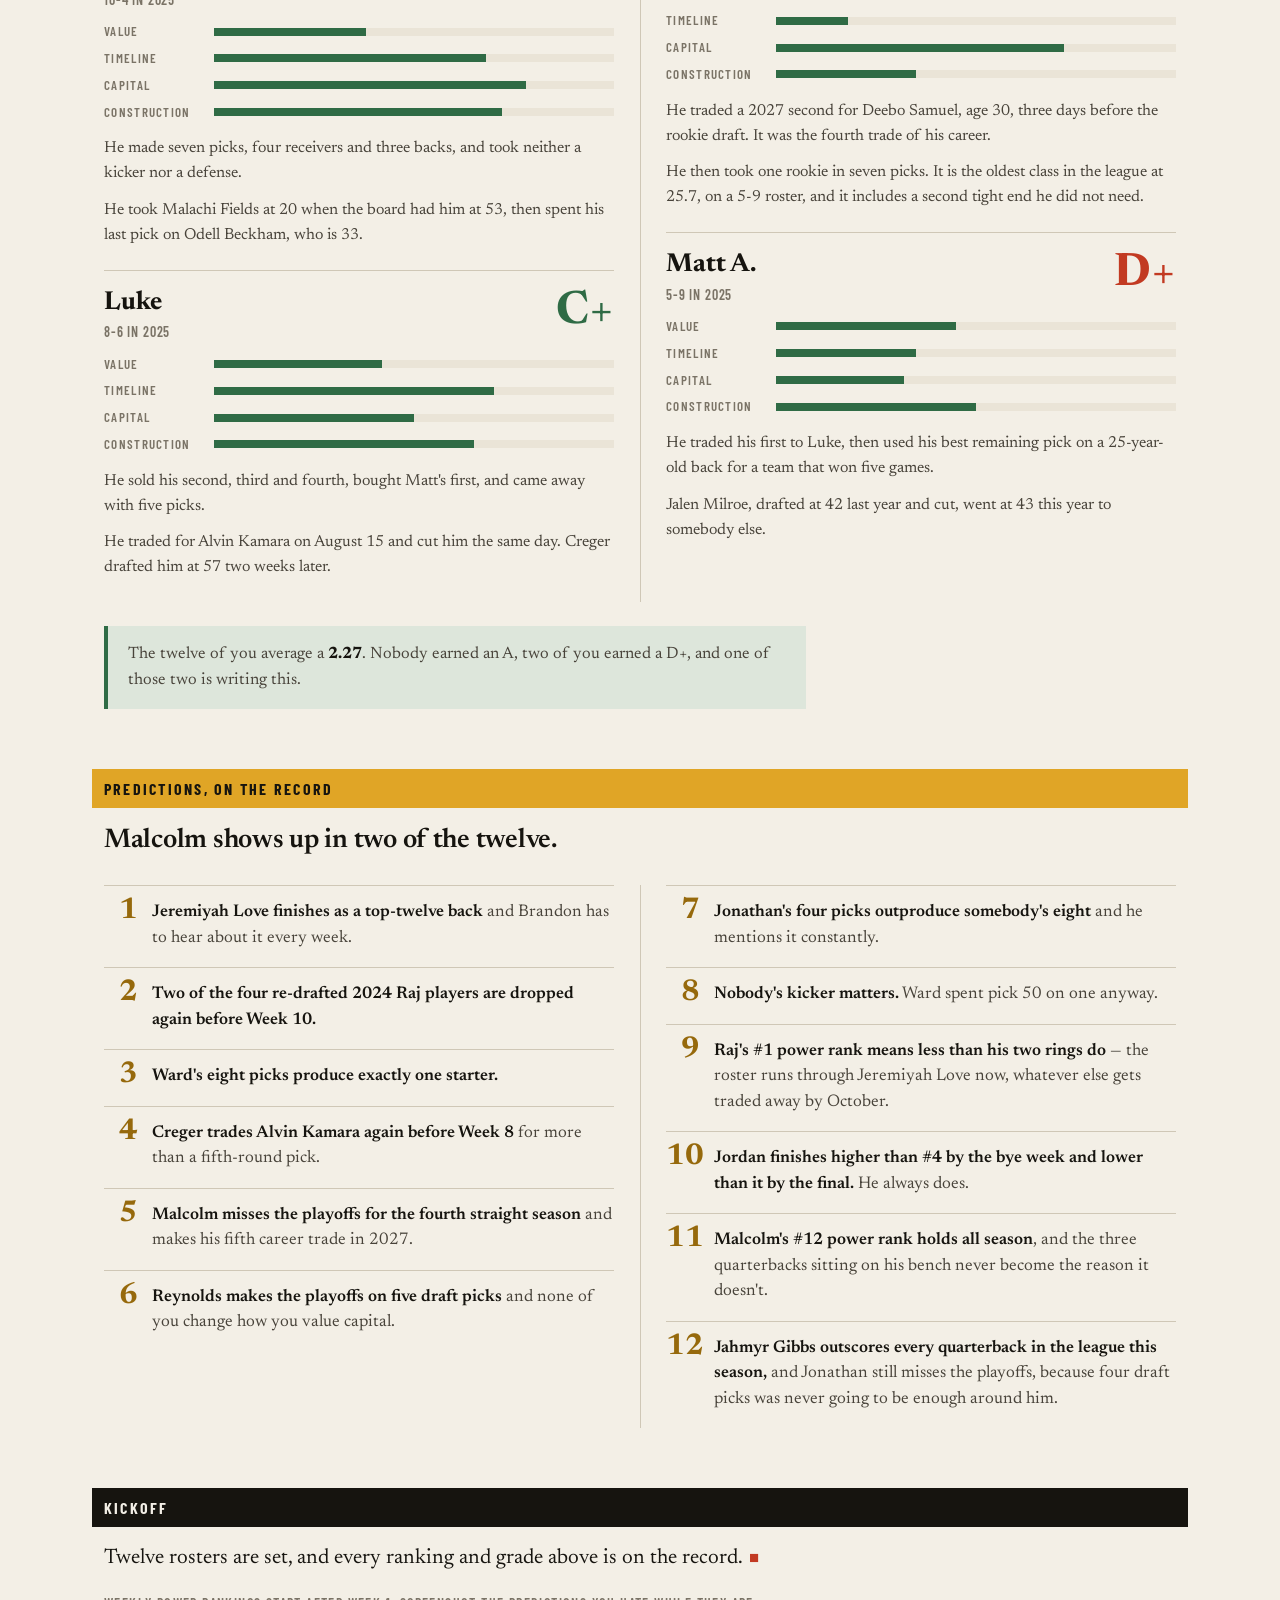
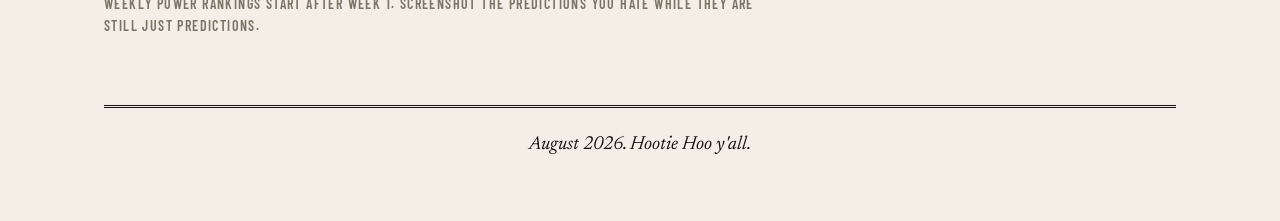
==== commit 634e1ebd: "Add Week 3 Recap page and link it in the nav on every page - New week-3-recap.html: Season Power Ran" ====
--- a/draft-2026.html
+++ b/draft-2026.html
@@ -15,6 +15,7 @@
   <a href="draft-2026.html" class="on">League Preview 2026</a>
   <a href="week-1-recap.html">Week 1 Recap</a>
   <a href="week-2-recap.html">Week 2 Recap</a>
+  <a href="week-3-recap.html">Week 3 Recap</a>
 </div></nav>
 
 <!-- ============ MASTHEAD ============ -->
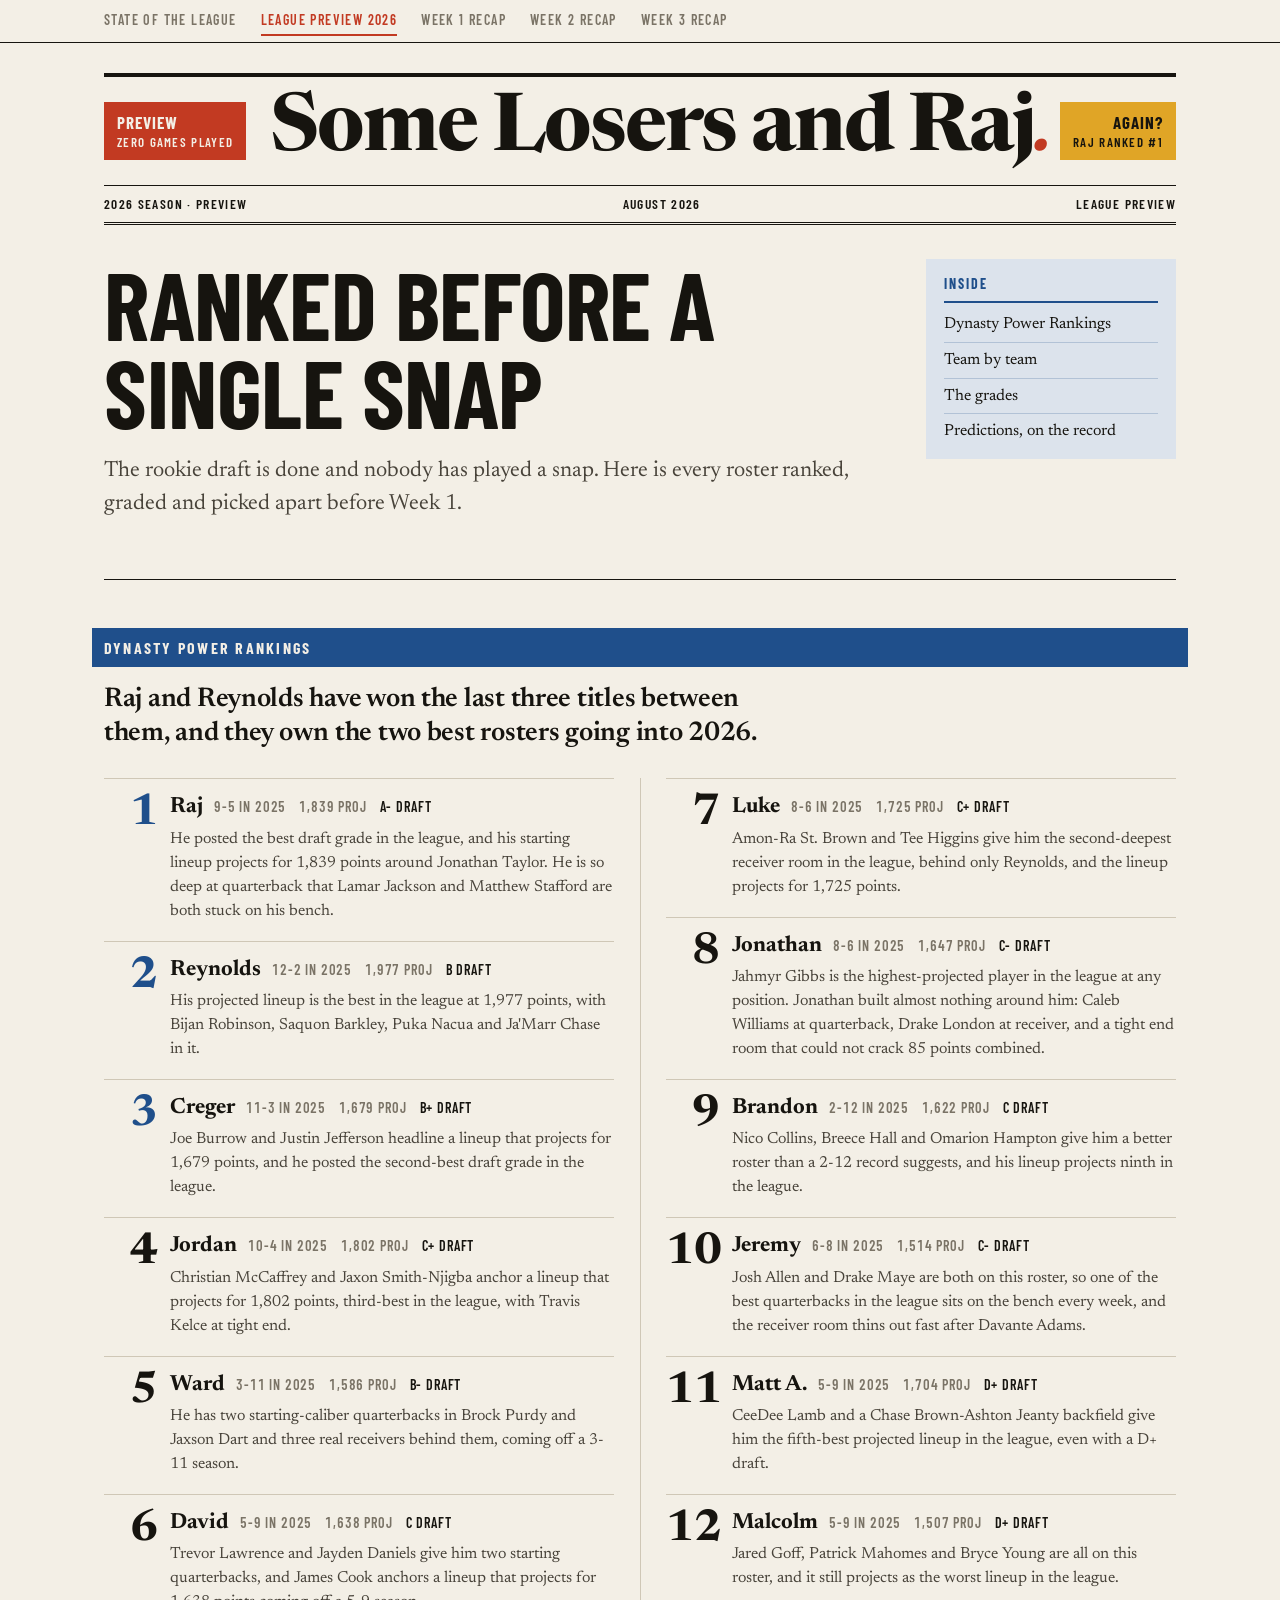
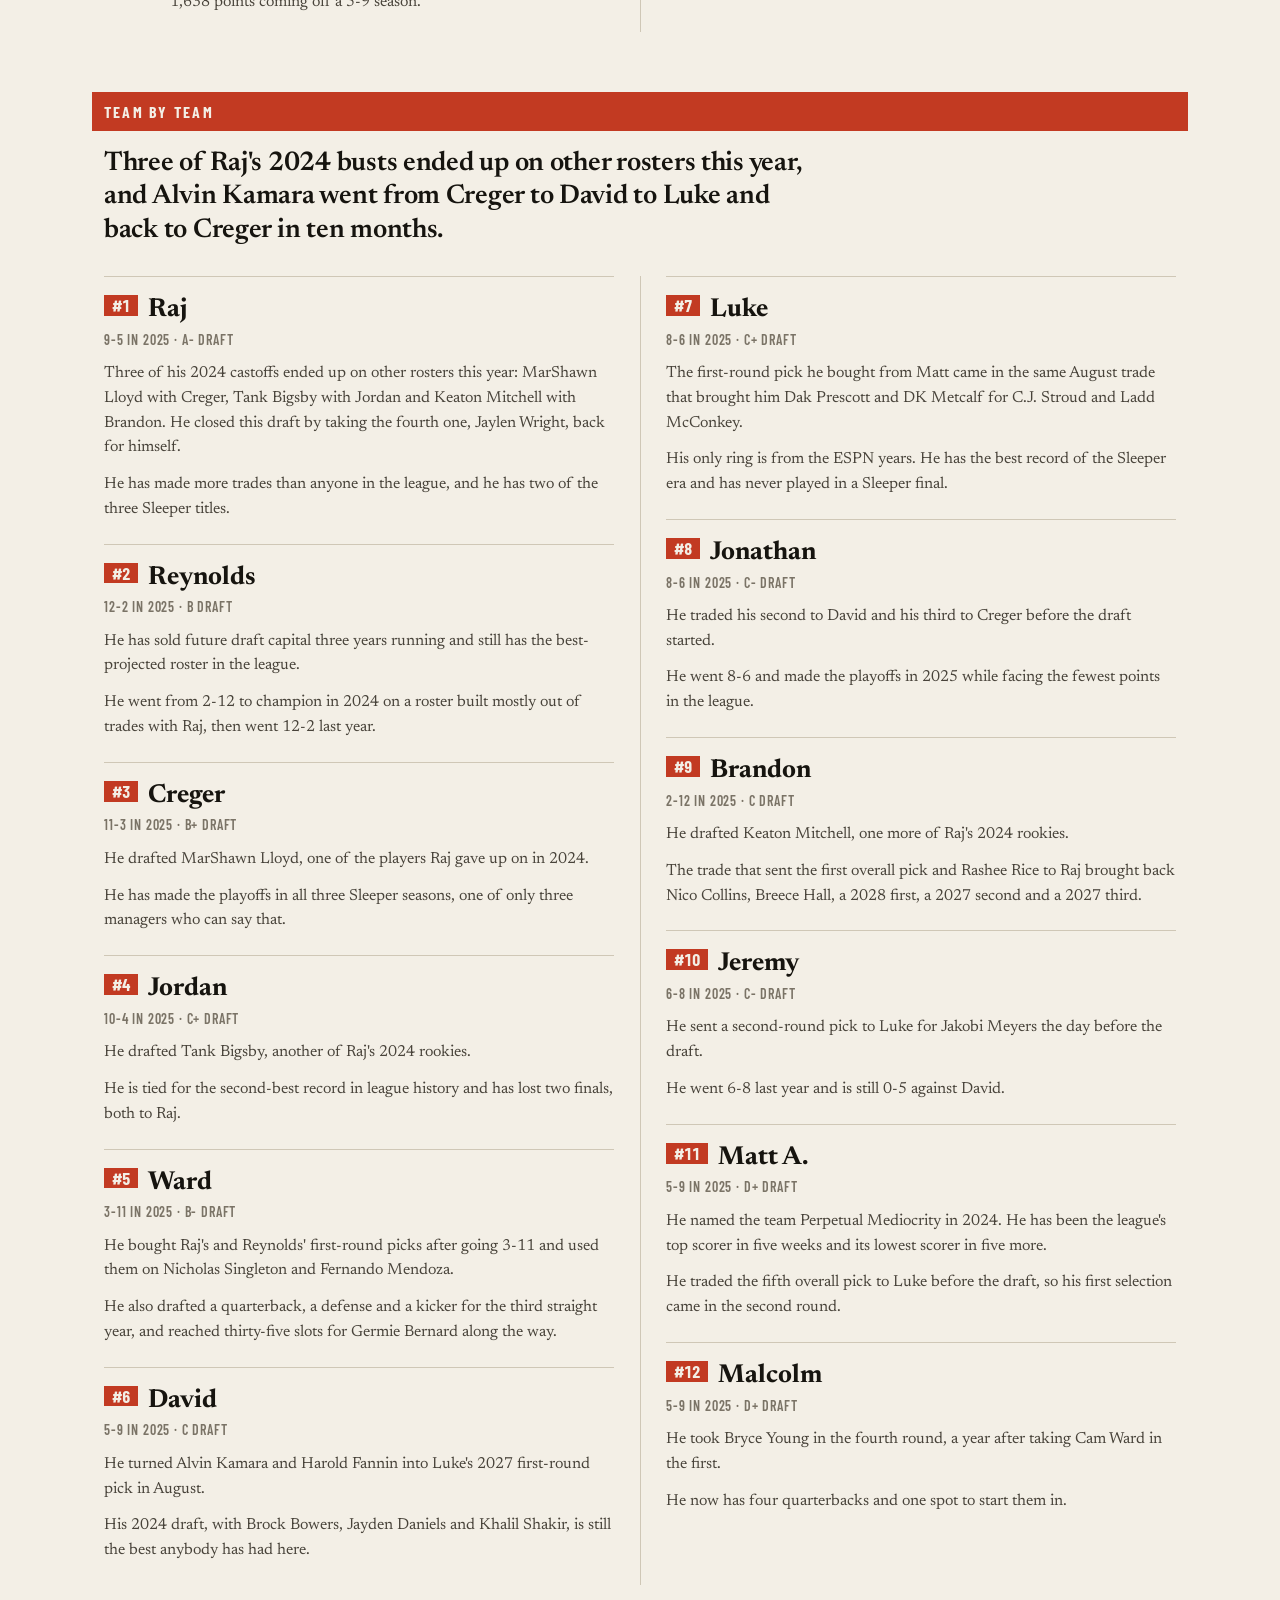
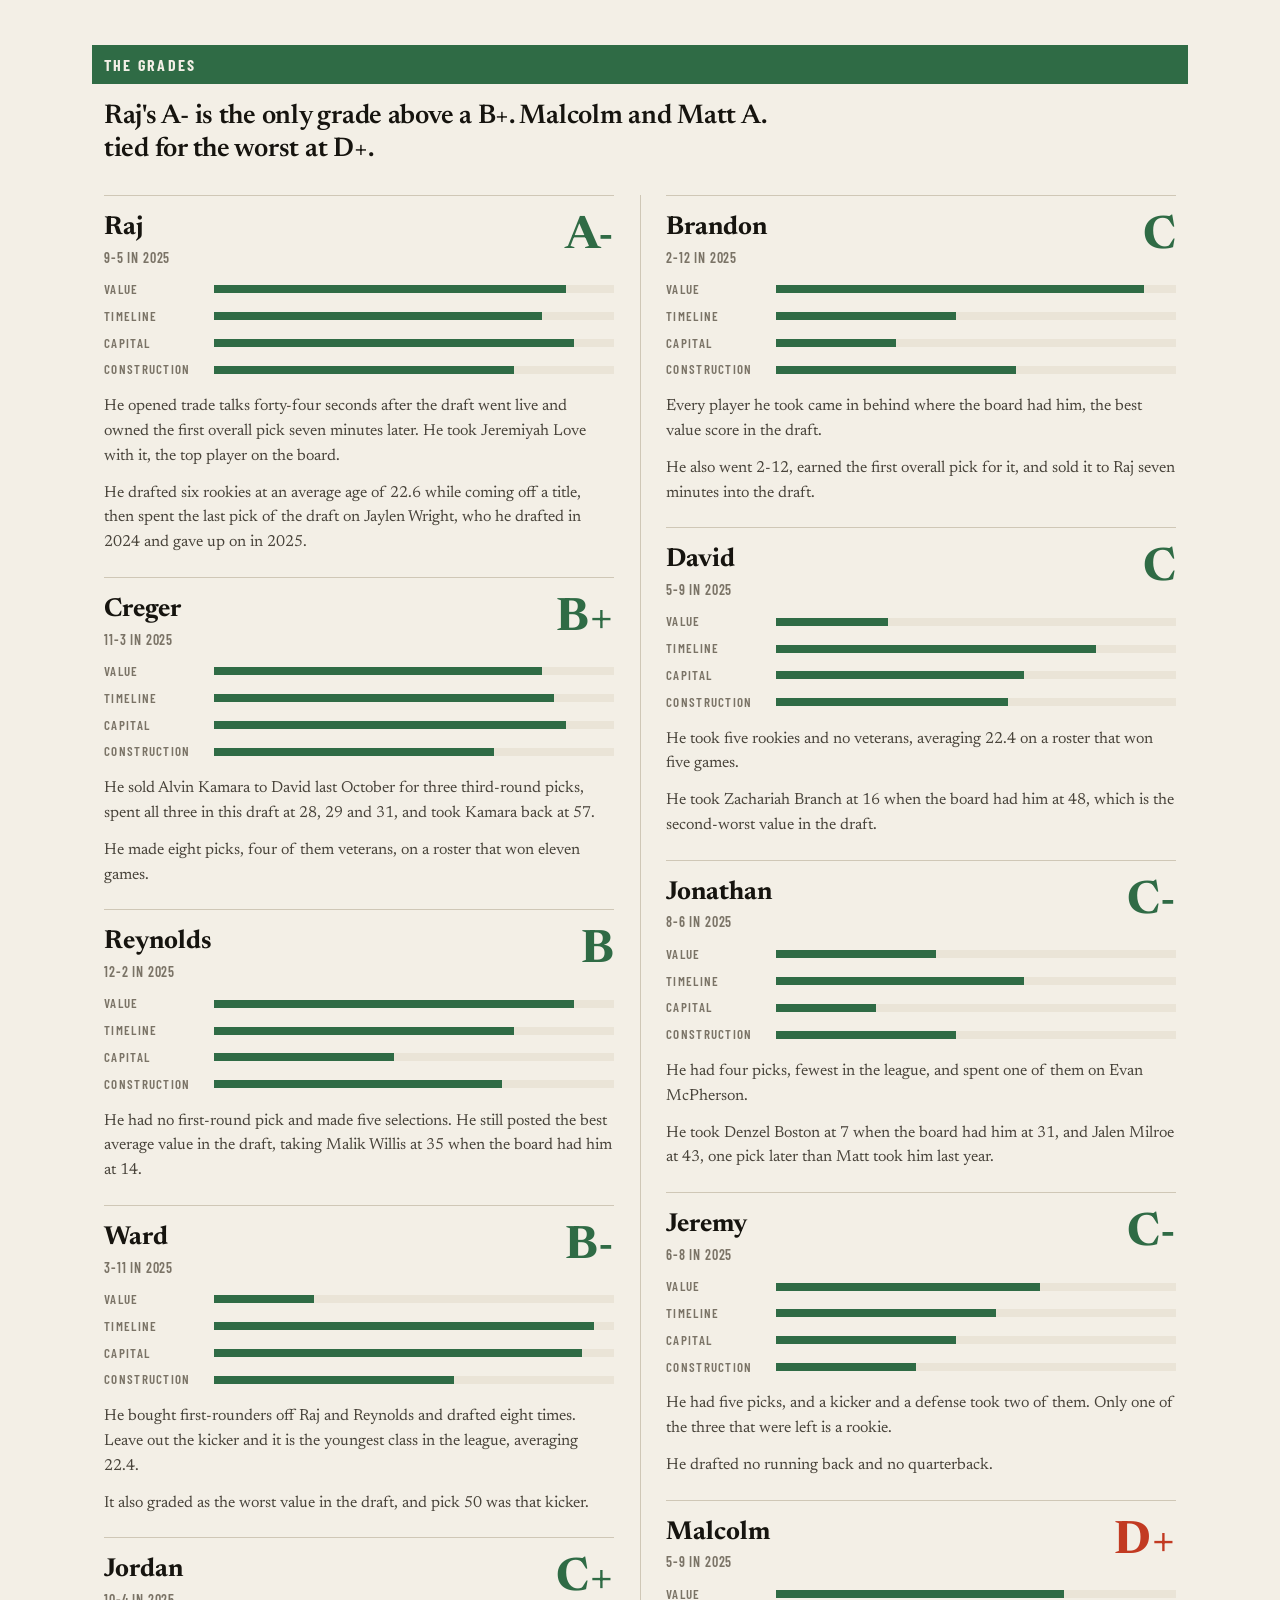
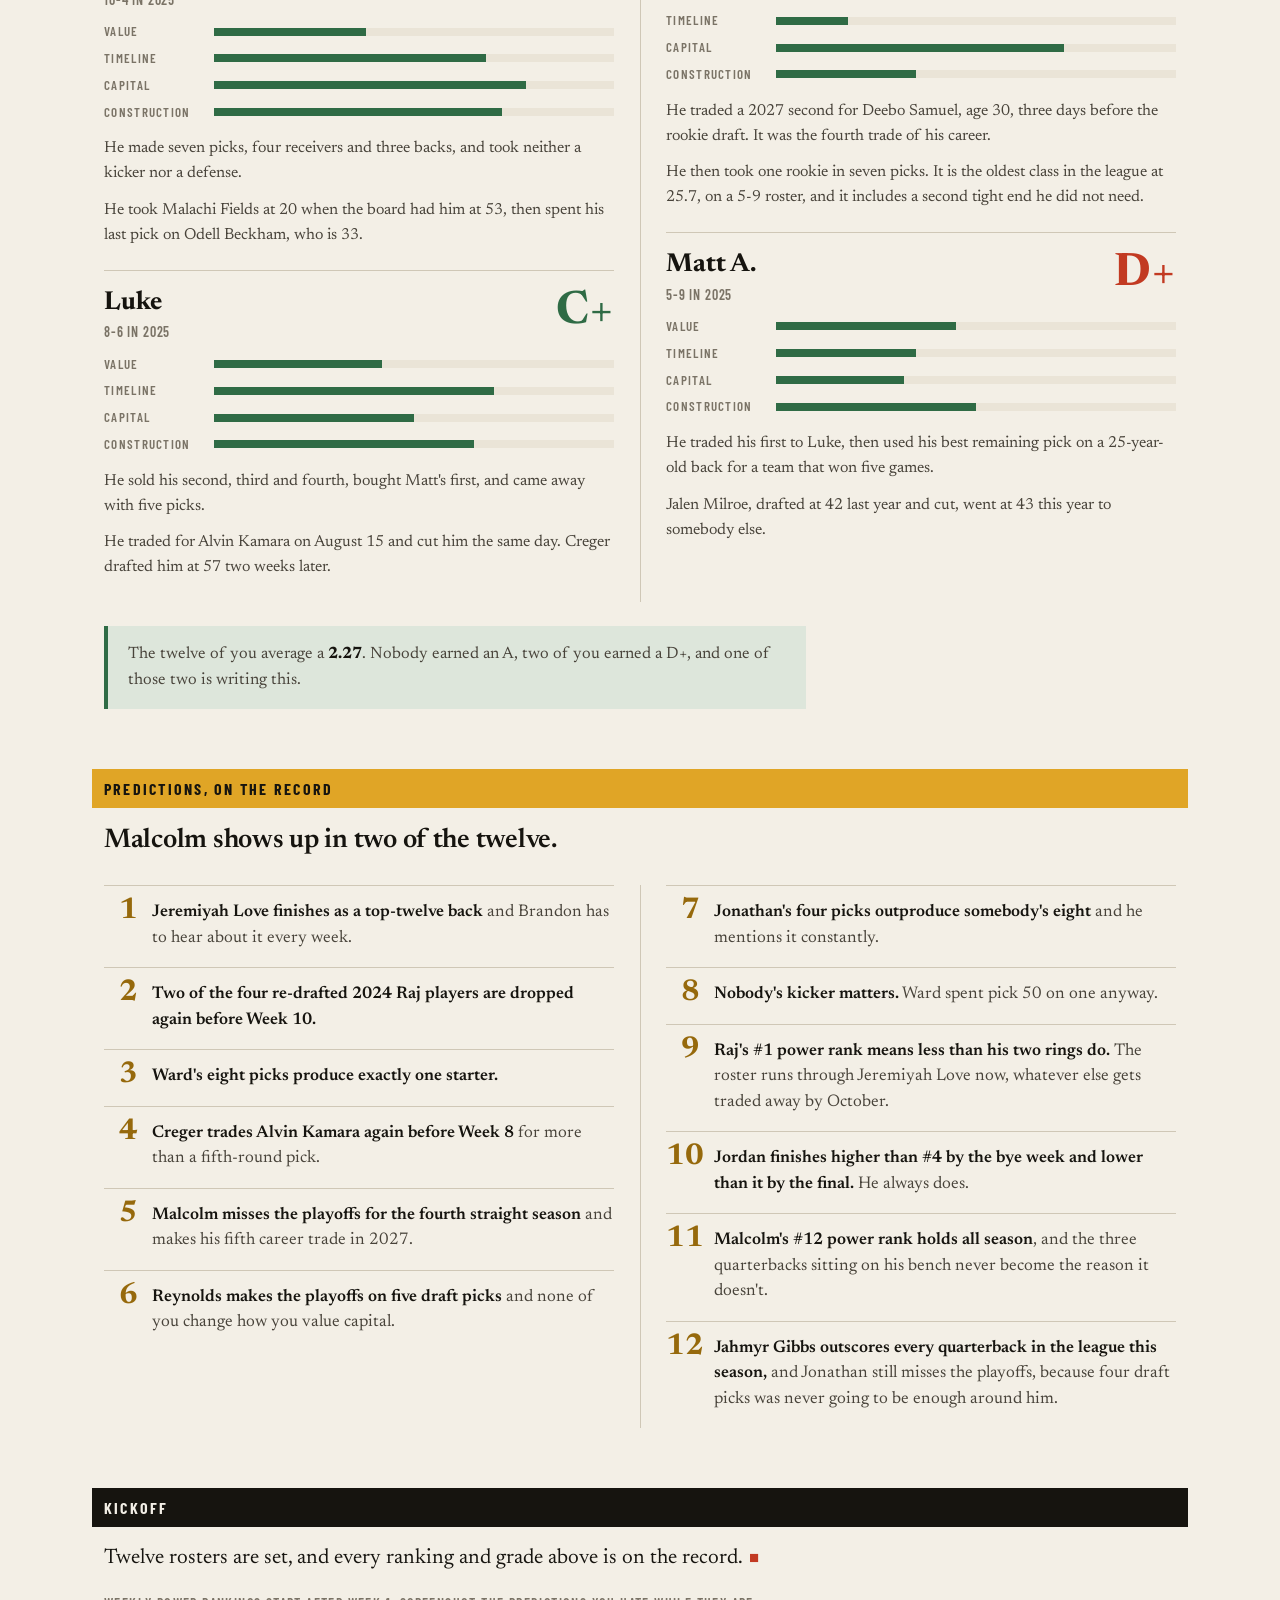
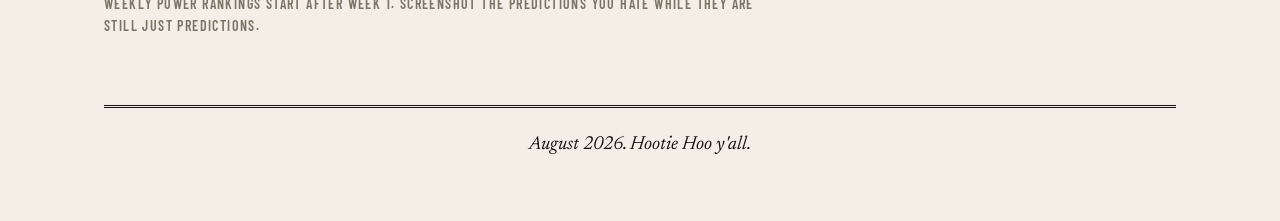
==== commit 4b4290bf: "Copy pass: remove generic AI-voice patterns across all pages Em dashes, colon punchline, fake-casual" ====
--- a/draft-2026.html
+++ b/draft-2026.html
@@ -146,7 +146,7 @@
   <div class="teams">
 <div class="gcard hi">
 <div class="ghd"><div><div class="gname"><span class="trank">#1</span>Raj</div><div class="grec">9-5 in 2025 · A- draft</div></div></div>
-<p>Three of his 2024 castoffs ended up on other rosters this year — MarShawn Lloyd to Creger, Tank Bigsby to Jordan, Keaton Mitchell to Brandon — and he closed this draft by taking the fourth one, Jaylen Wright, back for himself.</p>
+<p>Three of his 2024 castoffs ended up on other rosters this year: MarShawn Lloyd with Creger, Tank Bigsby with Jordan and Keaton Mitchell with Brandon. He closed this draft by taking the fourth one, Jaylen Wright, back for himself.</p>
 <p>He has made more trades than anyone in the league, and he has two of the three Sleeper titles.</p>
 </div>
 <div class="gcard hi">
@@ -369,8 +369,7 @@
     <div class="pred"><b>Jonathan's four picks outproduce somebody's eight</b> and he mentions it
       constantly.</div>
     <div class="pred"><b>Nobody's kicker matters.</b> Ward spent pick 50 on one anyway.</div>
-    <div class="pred"><b>Raj's #1 power rank means less than his two rings do</b> — the roster
-      runs through Jeremiyah Love now, whatever else gets traded away by October.</div>
+    <div class="pred"><b>Raj's #1 power rank means less than his two rings do.</b> The roster runs through Jeremiyah Love now, whatever else gets traded away by October.</div>
     <div class="pred"><b>Jordan finishes higher than #4 by the bye week and lower than it by the
       final.</b> He always does.</div>
     <div class="pred"><b>Malcolm's #12 power rank holds all season</b>, and the three quarterbacks
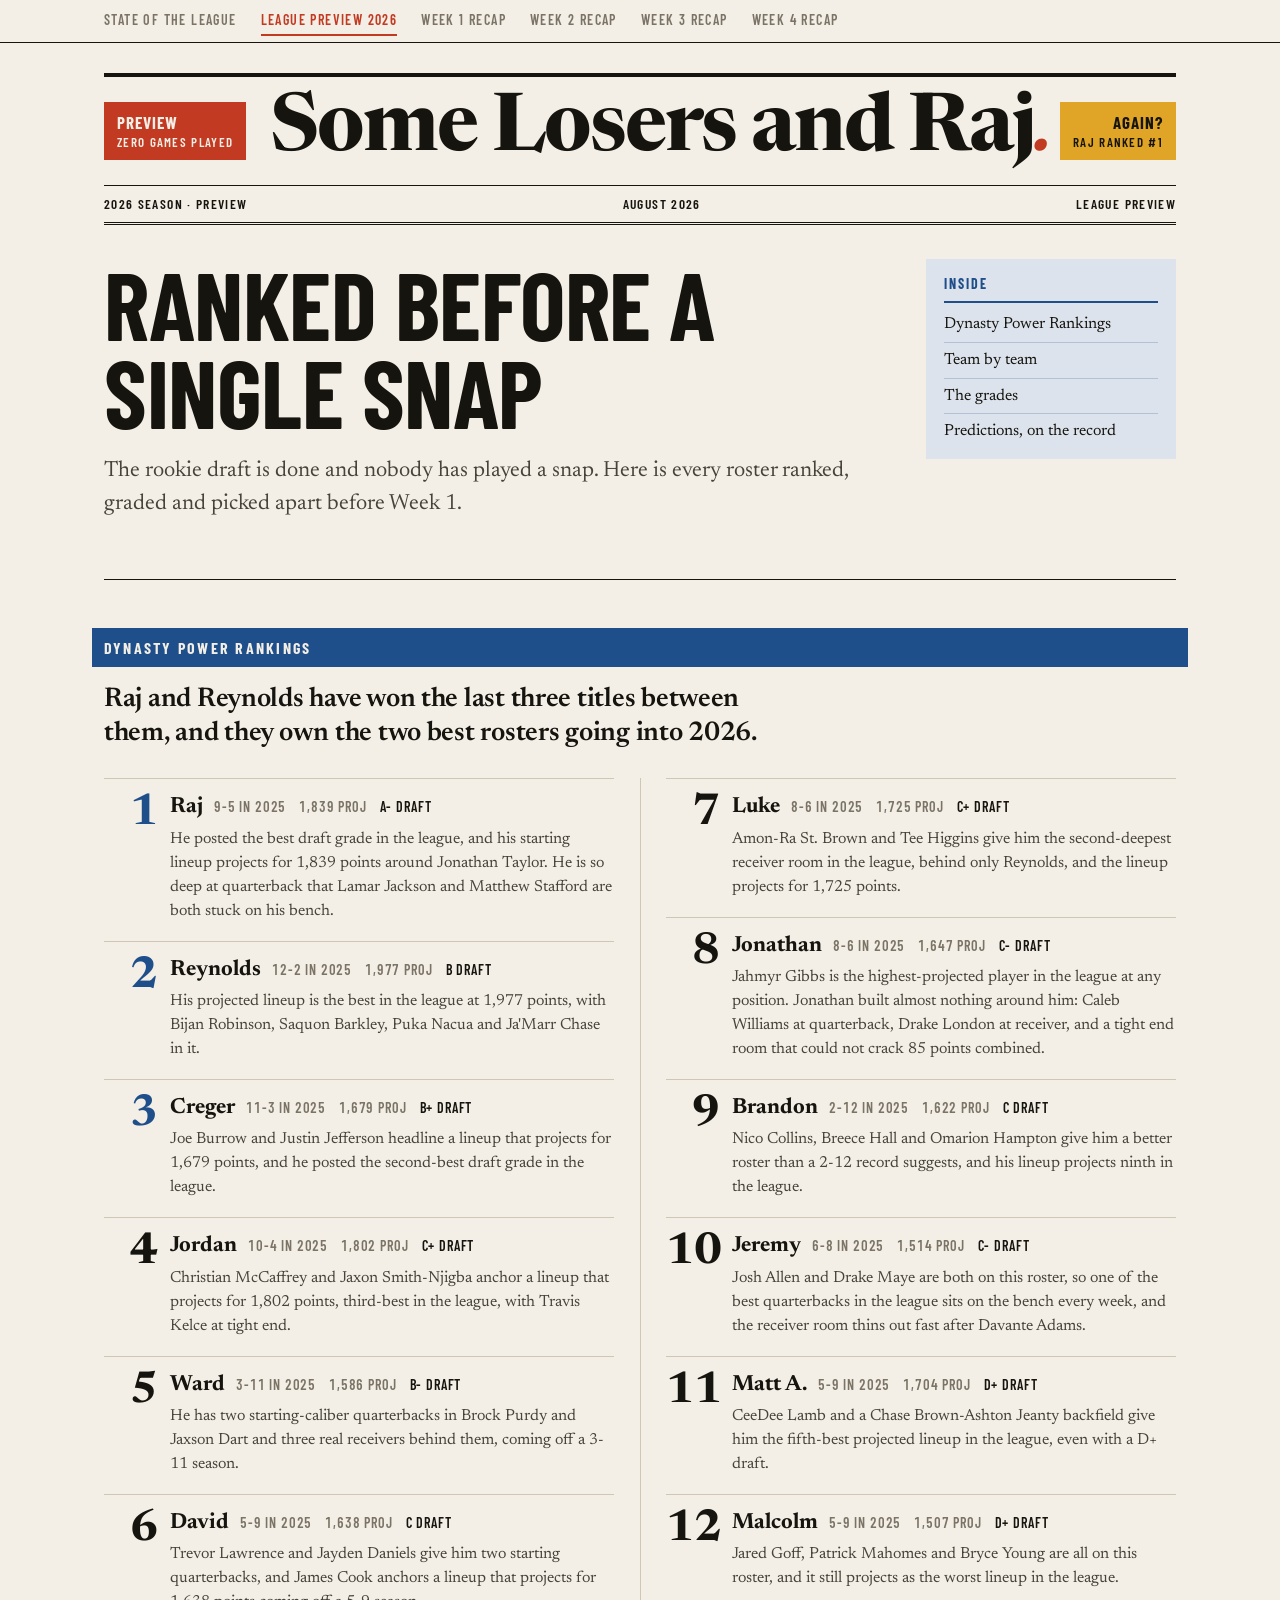
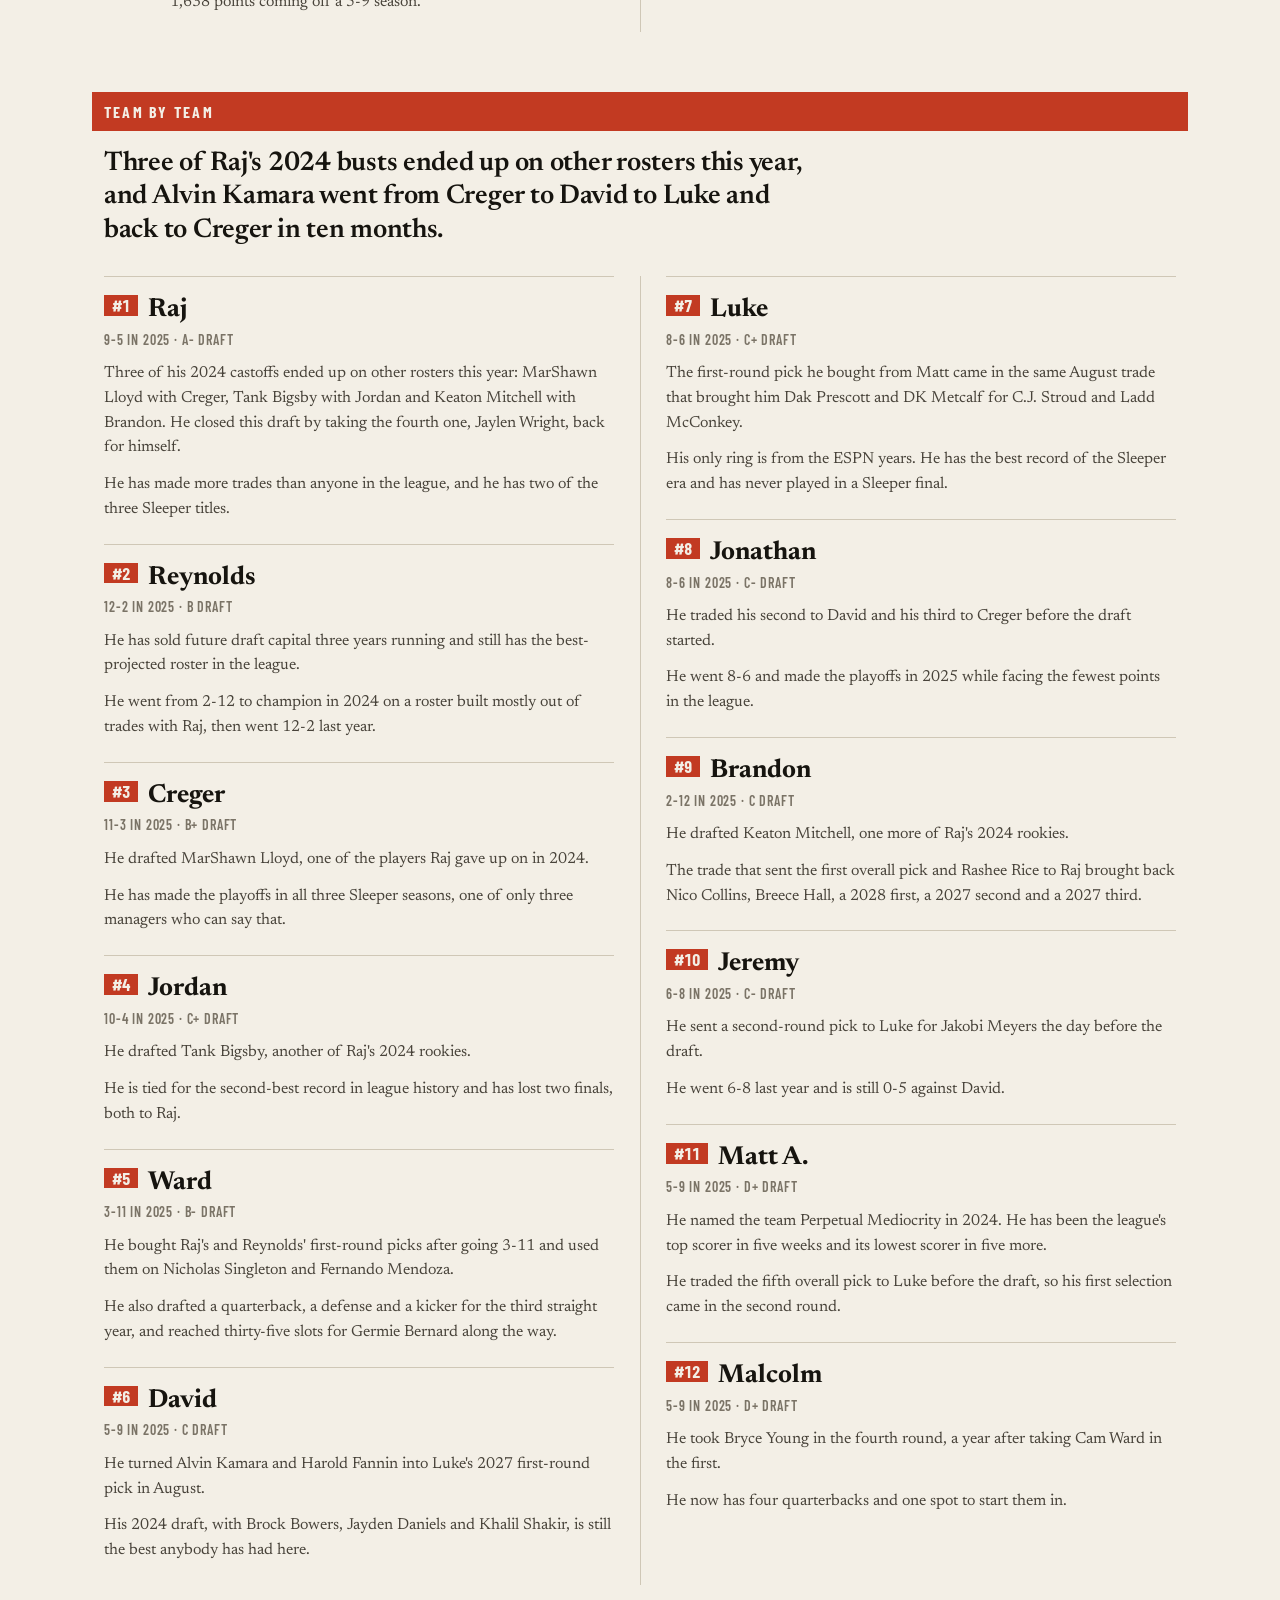
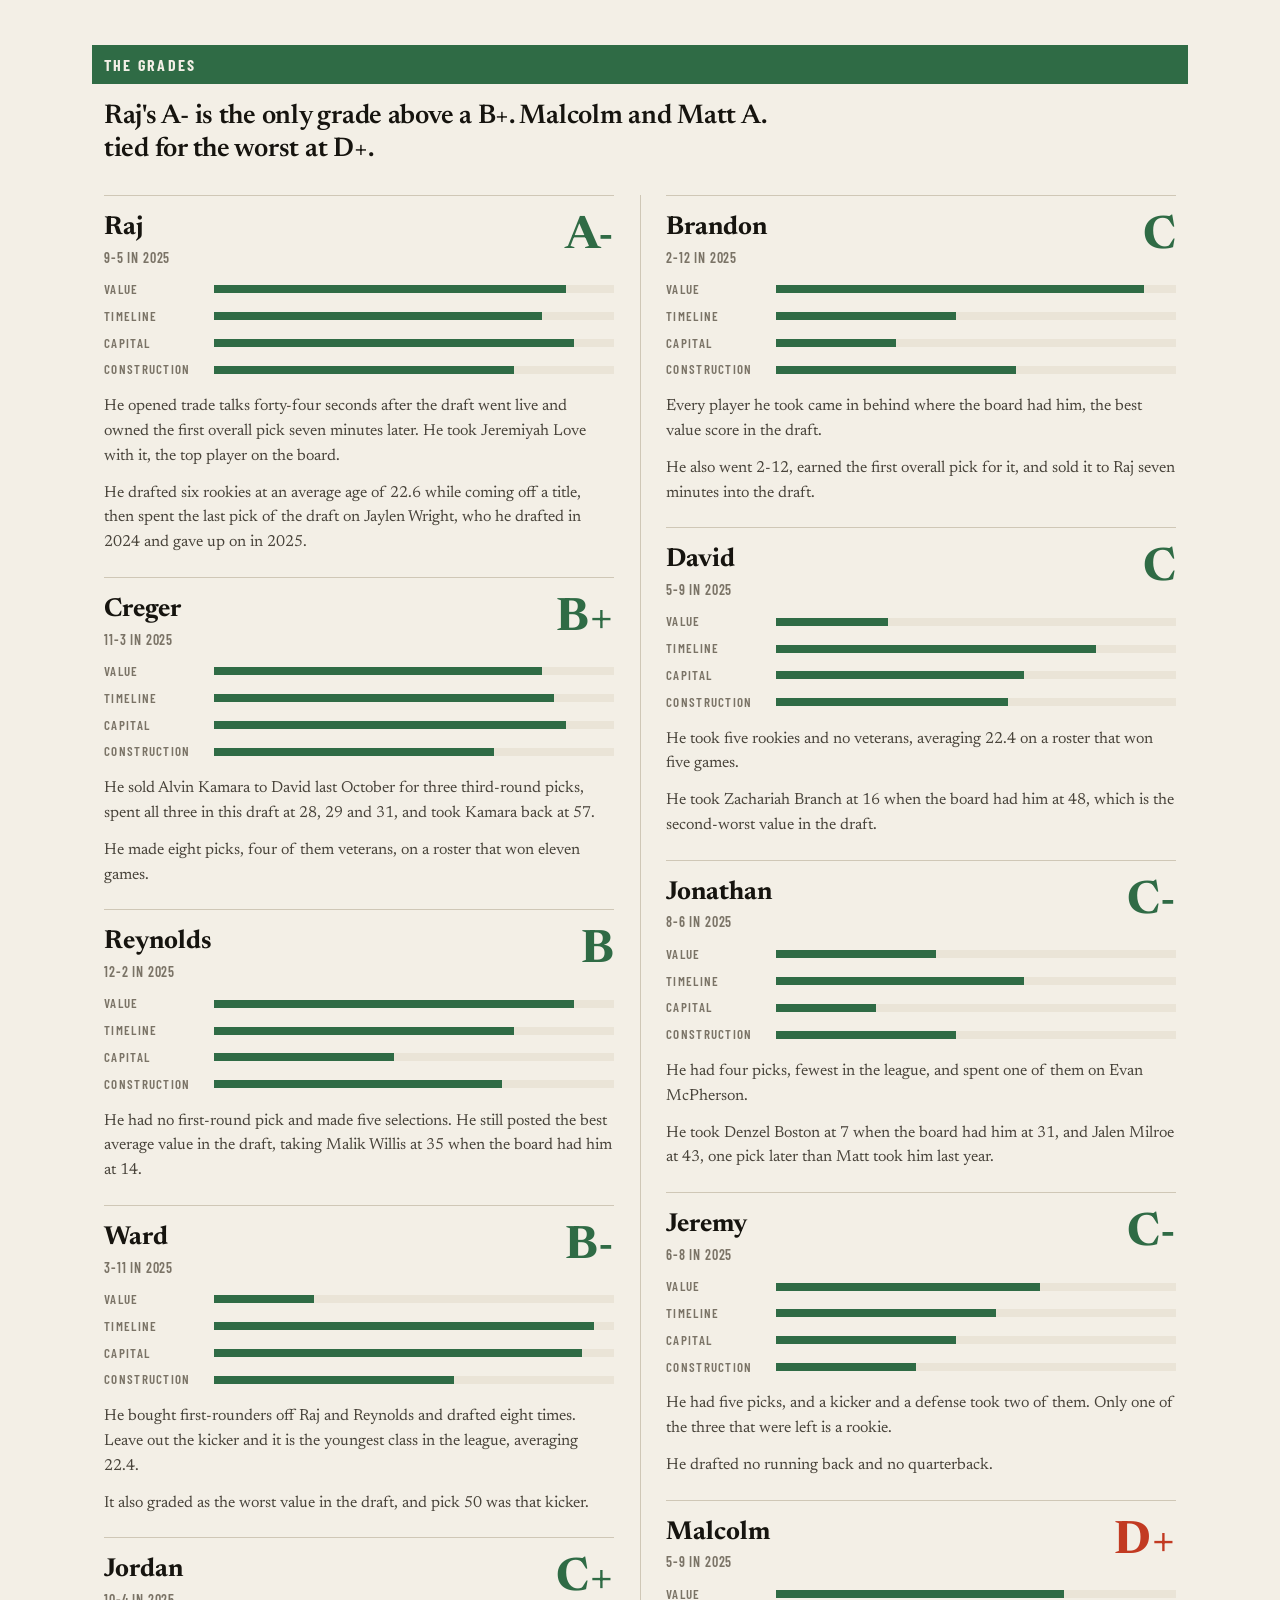
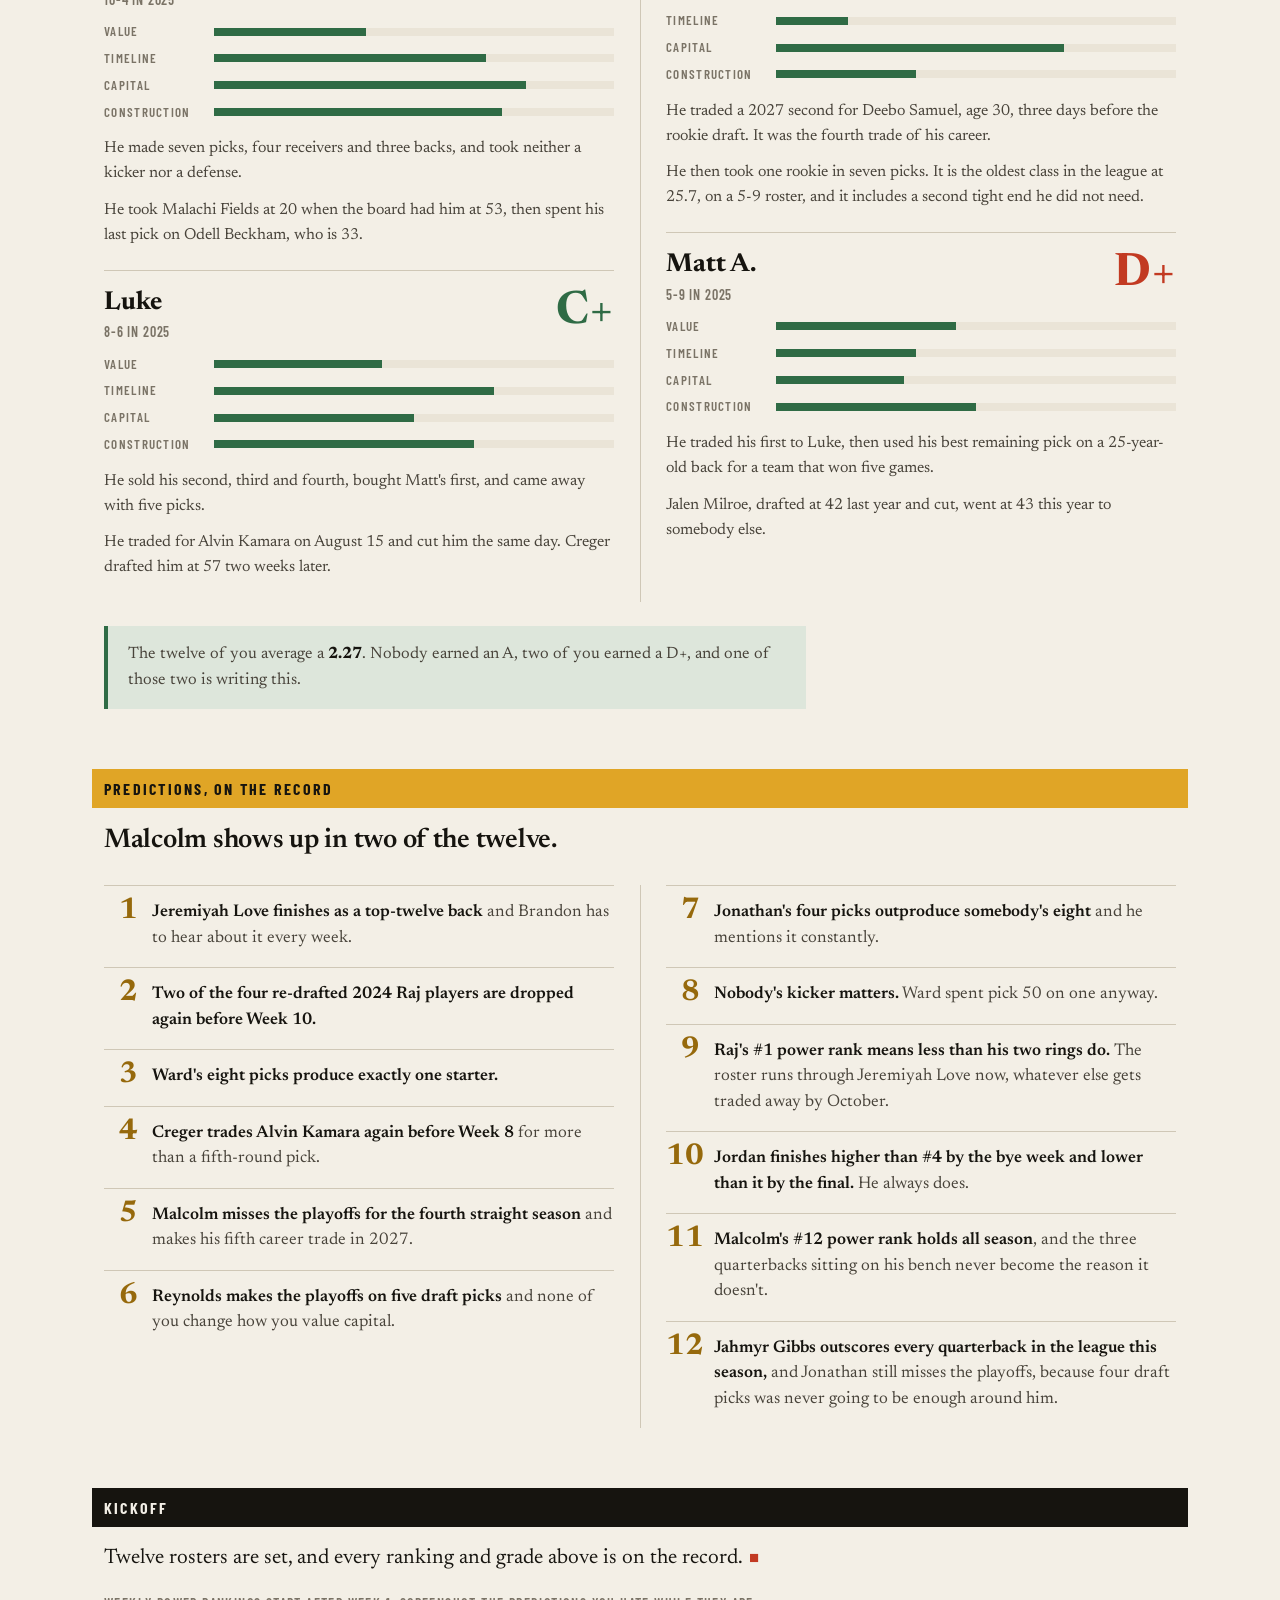
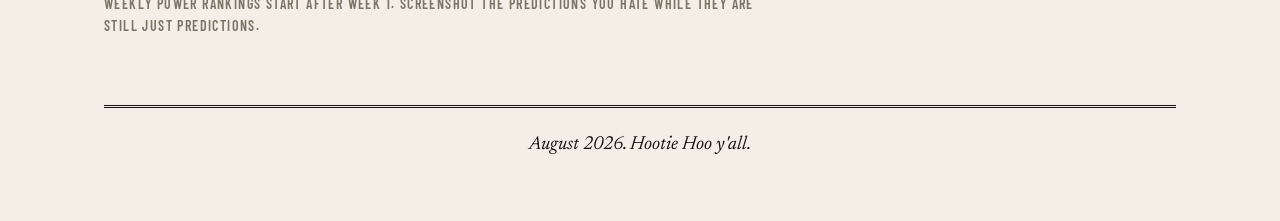
==== commit cef9fc4e: "Add Week 4 Recap with the commissioner's guest essay, and link it in the nav on every page Co-Author" ====
--- a/draft-2026.html
+++ b/draft-2026.html
@@ -16,6 +16,7 @@
   <a href="week-1-recap.html">Week 1 Recap</a>
   <a href="week-2-recap.html">Week 2 Recap</a>
   <a href="week-3-recap.html">Week 3 Recap</a>
+  <a href="week-4-recap.html">Week 4 Recap</a>
 </div></nav>
 
 <!-- ============ MASTHEAD ============ -->
--- a/edition.css
+++ b/edition.css
@@ -273,10 +273,28 @@
 .score .lbl{font-family:var(--cond);font-weight:600;font-size:14px;letter-spacing:.06em;text-transform:uppercase;color:var(--ink-3);margin-right:12px}
 .riv p{font-size:16.5px;line-height:1.55;color:var(--ink-2)}
 
+/* ---------- guest essay (opinion) ---------- */
+.oped article{border-bottom:1px solid var(--ink);padding-bottom:30px}
+.oped .kicker{font-family:var(--cond);font-weight:700;font-size:14px;letter-spacing:.14em;text-transform:uppercase;
+  color:var(--red);margin:6px 0 10px}
+.oped h2{font-family:var(--serif);font-weight:600;font-size:clamp(34px,4.6vw,54px);line-height:1.05;
+  letter-spacing:-.015em;margin:0 0 14px;max-width:22ch}
+.oped .dek{font-style:italic;font-size:clamp(19px,2.1vw,22px);line-height:1.45;color:var(--ink-2);max-width:56ch;margin:0 0 18px}
+.oped .by{font-family:var(--cond);font-weight:600;font-size:14px;letter-spacing:.12em;text-transform:uppercase;
+  border-top:1px solid var(--hair);border-bottom:1px solid var(--hair);padding:8px 0;margin:0 0 24px}
+.oped .essay{columns:2;column-gap:44px;column-rule:1px solid var(--hair)}
+.oped .essay p{font-size:18px;line-height:1.6;color:var(--ink)}
+.oped .essay p:first-child::first-letter{float:left;font-family:var(--serif);font-weight:700;
+  font-size:66px;line-height:.82;padding:6px 8px 0 0}
+.oped .disc{font-style:italic;font-size:14.5px;line-height:1.5;color:var(--ink-3);border-top:1px solid var(--hair);
+  padding-top:12px;margin:24px 0 0;max-width:78ch}
+.fn{font-style:italic;font-size:14.5px;line-height:1.5;color:var(--ink-3);border-top:1px solid var(--hair);
+  padding-top:12px;margin:10px 0 0;max-width:78ch}
+
 /* ---------- responsive ---------- */
 @media(max-width:860px){
   .ranks,.pranks,.stories,.ledger,.checks,.preds,.lines,.wk2,.teams,.grades,.cards,.awards,.rivs,
-  .lead .body,.gow .matchup{columns:1}
+  .lead .body,.gow .matchup,.oped .essay{columns:1}
   .champs{grid-template-columns:1fr}
   .kpis{grid-template-columns:repeat(2,1fr)}
   .kpi:nth-child(3){border-left:none;padding-left:0}
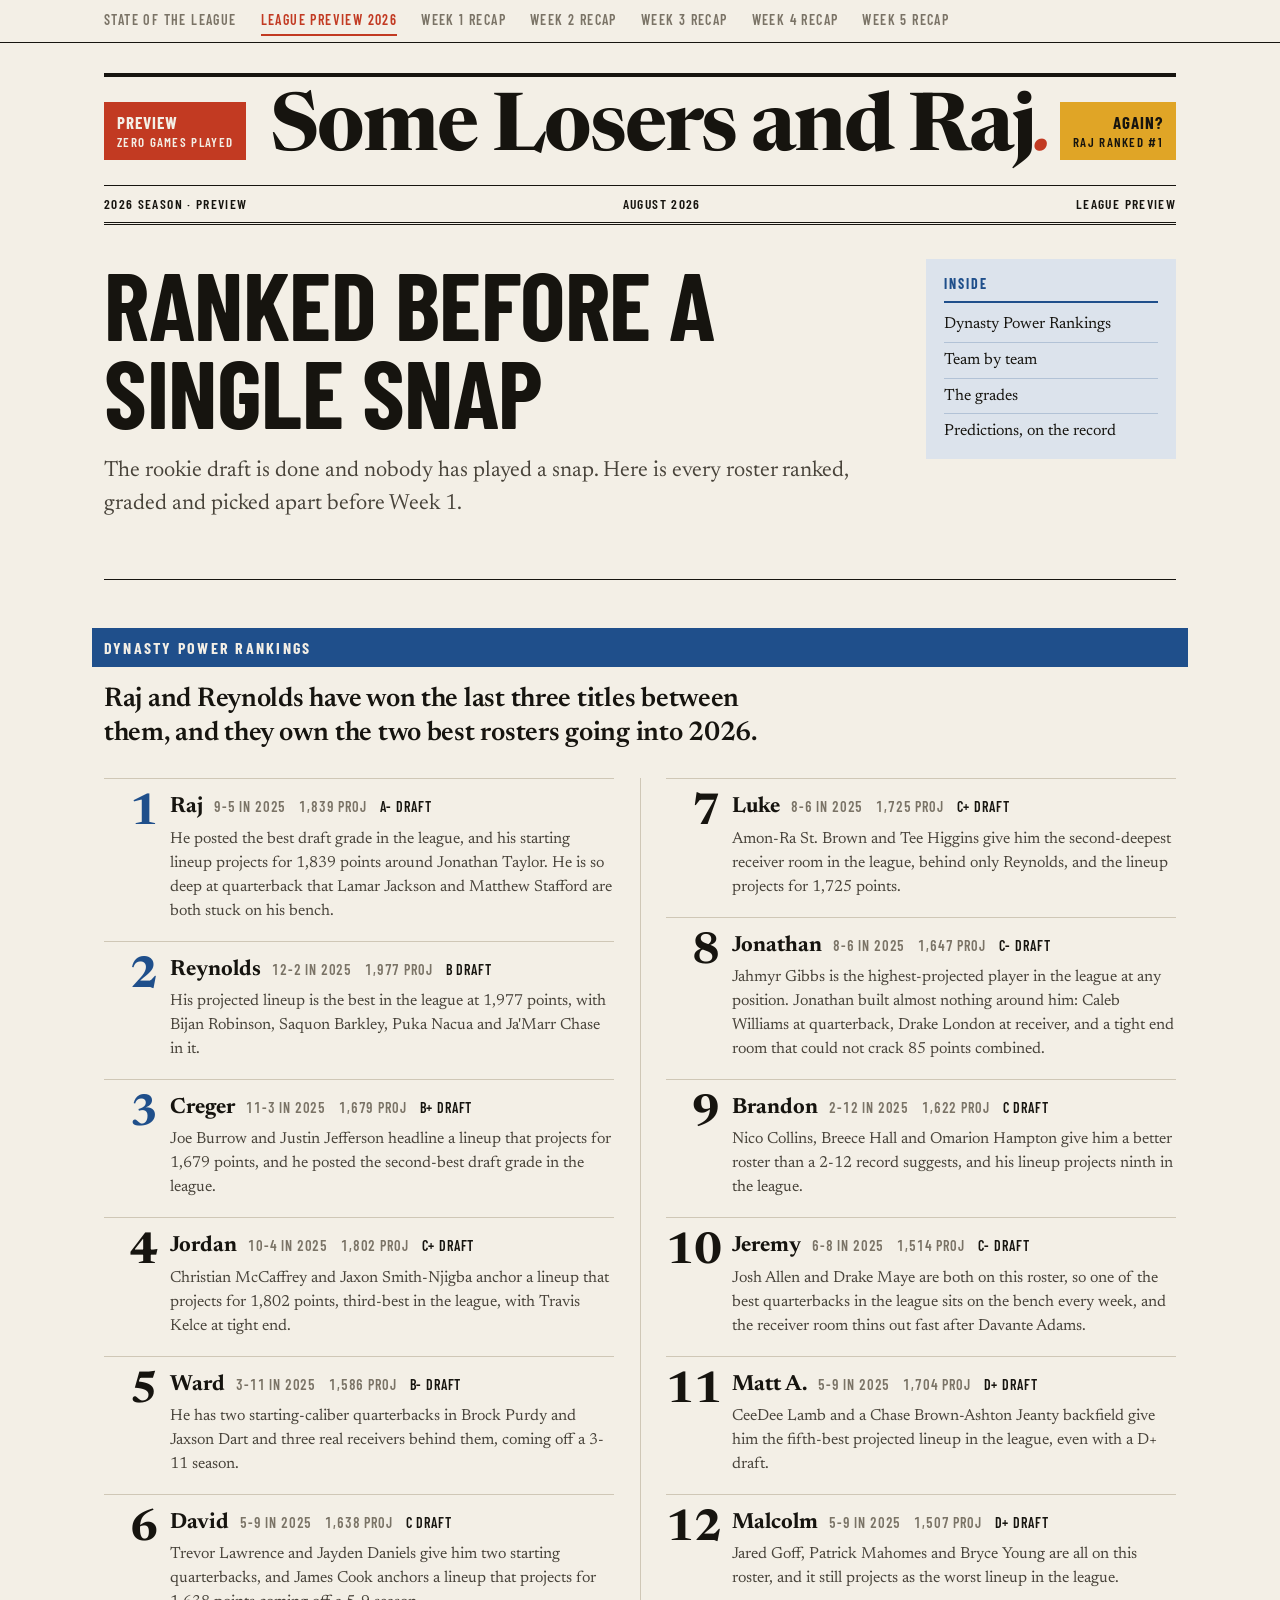
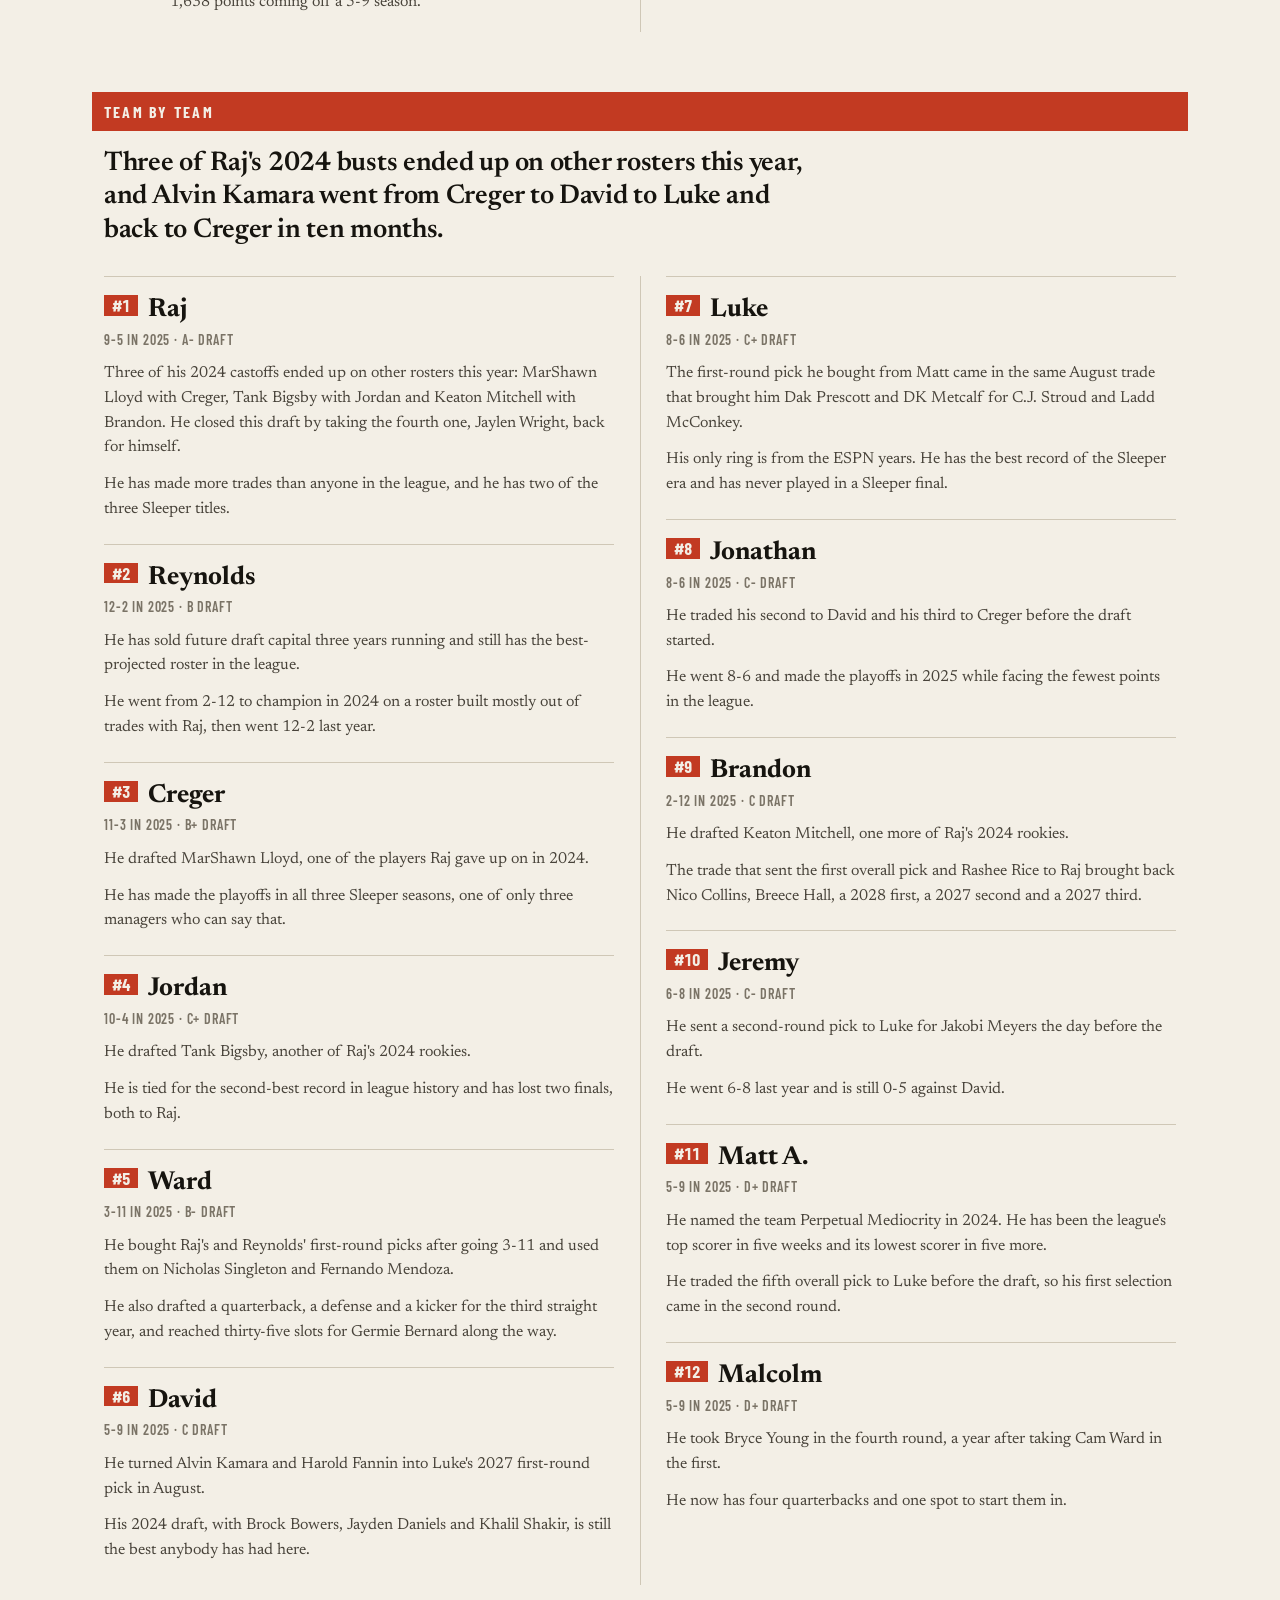
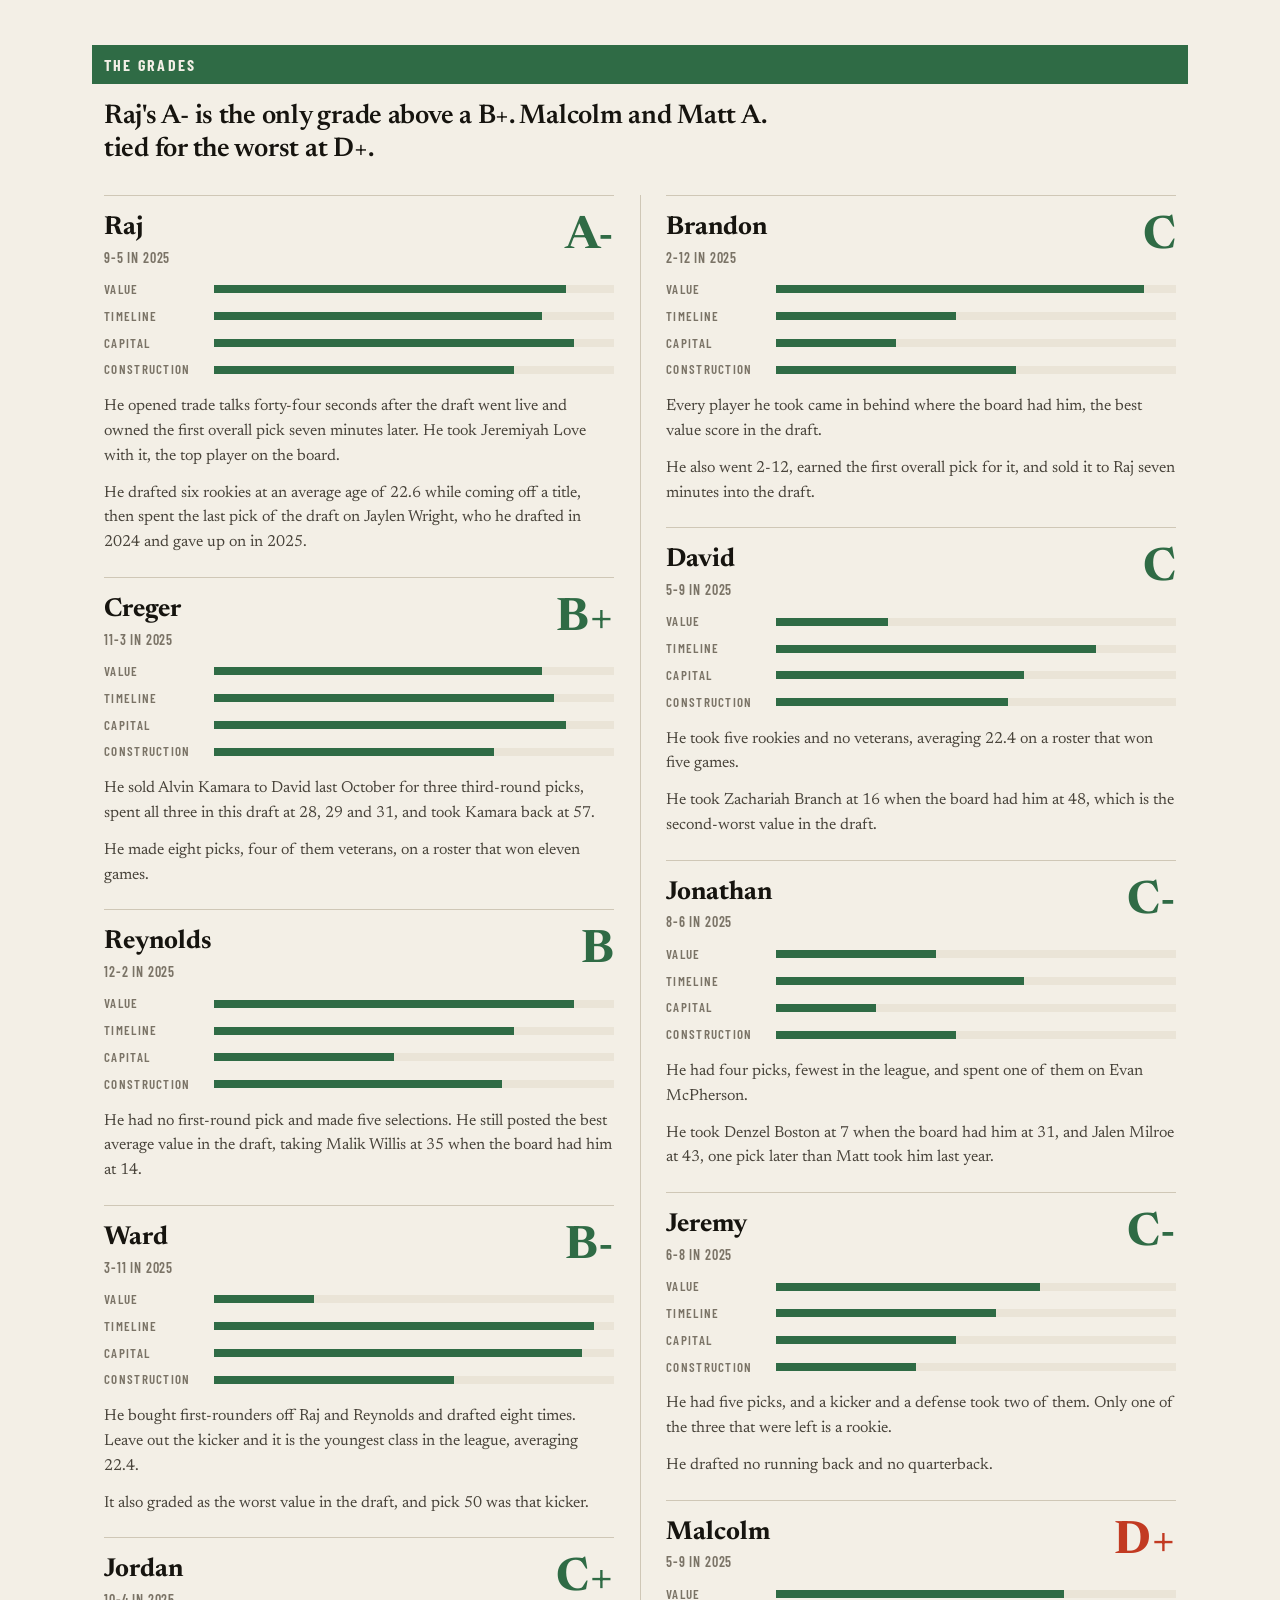
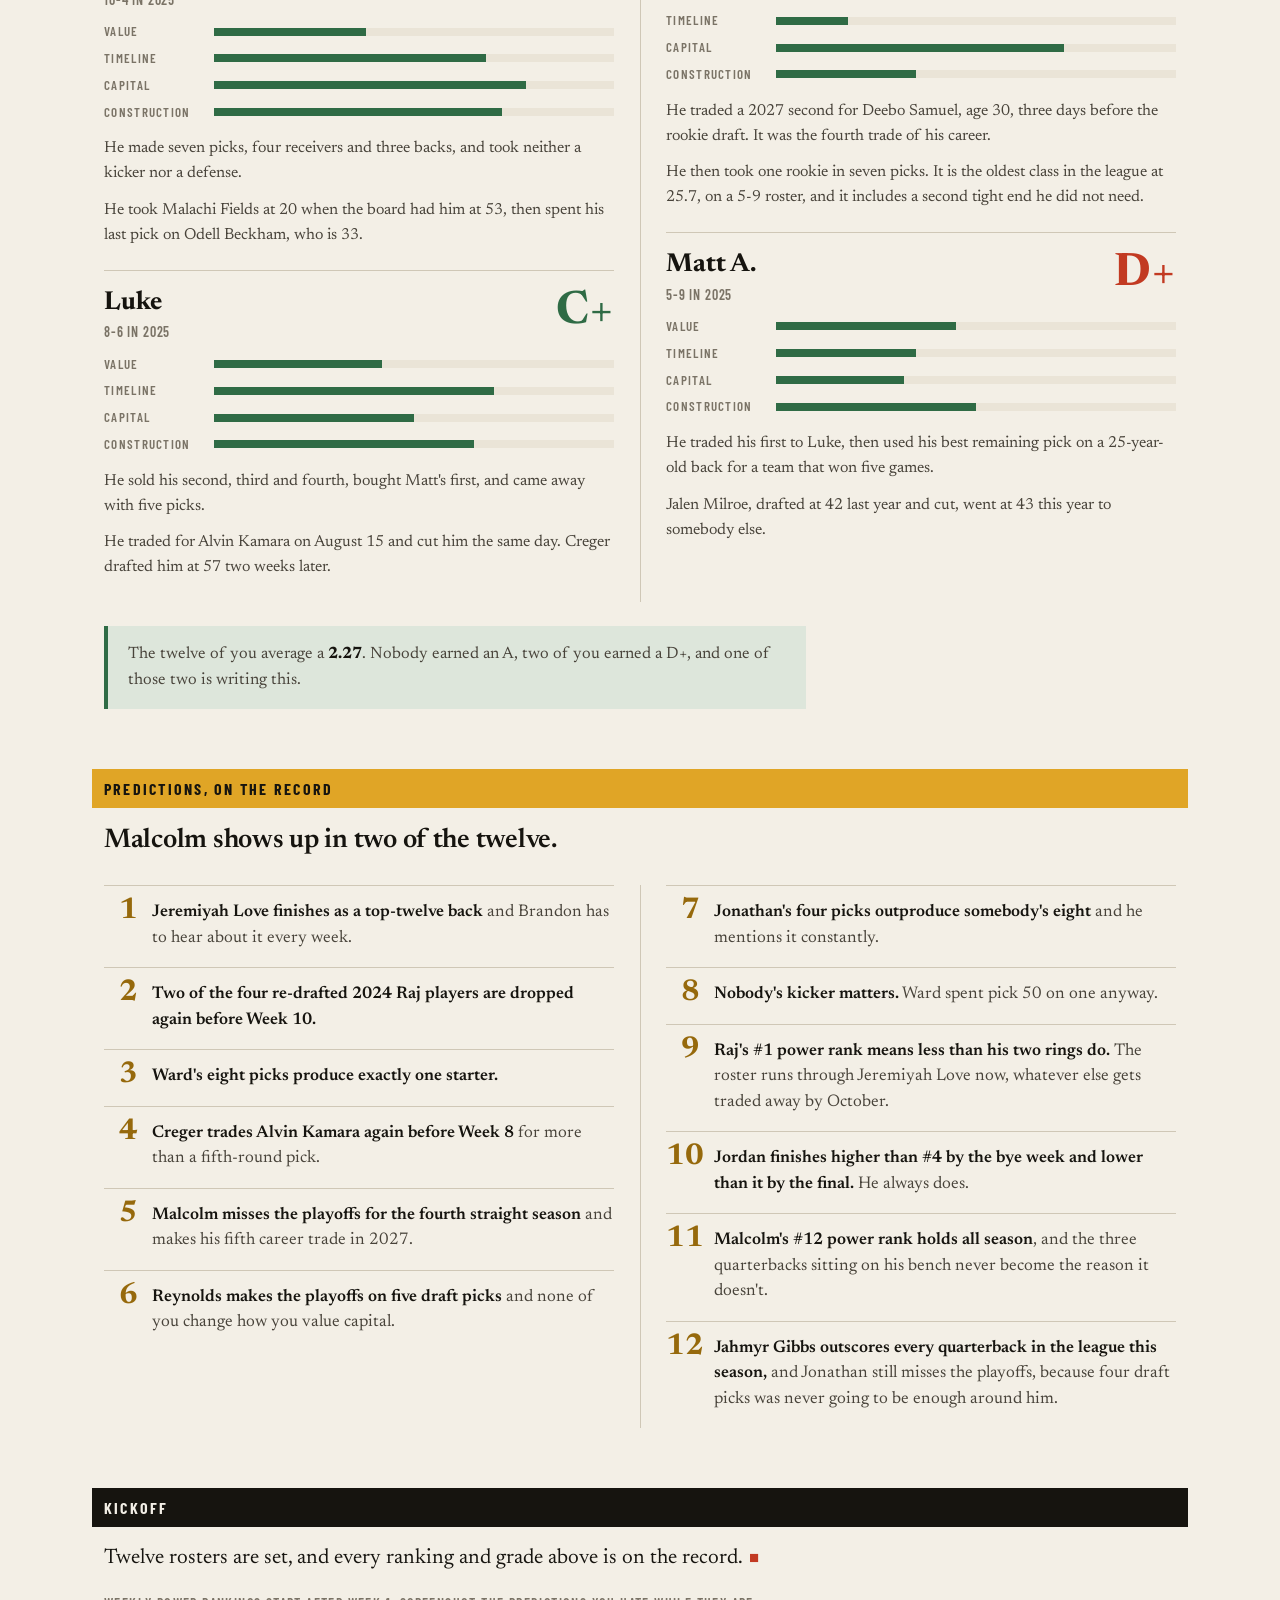
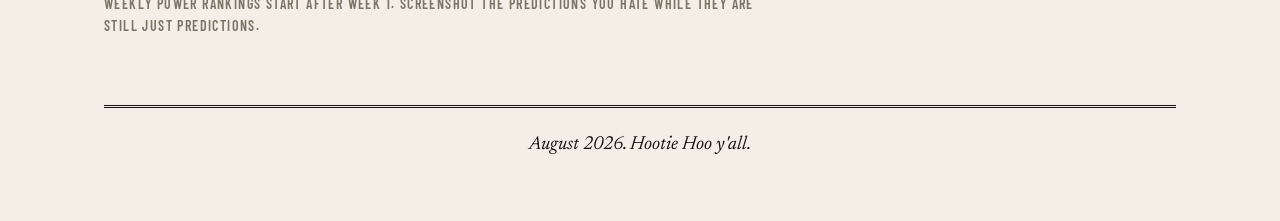
==== commit ff7b022d: "Add Week 5 Recap with Ward analysis, and link it in the nav on every page Co-Authored-By: Claude Opu" ====
--- a/draft-2026.html
+++ b/draft-2026.html
@@ -17,6 +17,7 @@
   <a href="week-2-recap.html">Week 2 Recap</a>
   <a href="week-3-recap.html">Week 3 Recap</a>
   <a href="week-4-recap.html">Week 4 Recap</a>
+  <a href="week-5-recap.html">Week 5 Recap</a>
 </div></nav>
 
 <!-- ============ MASTHEAD ============ -->
